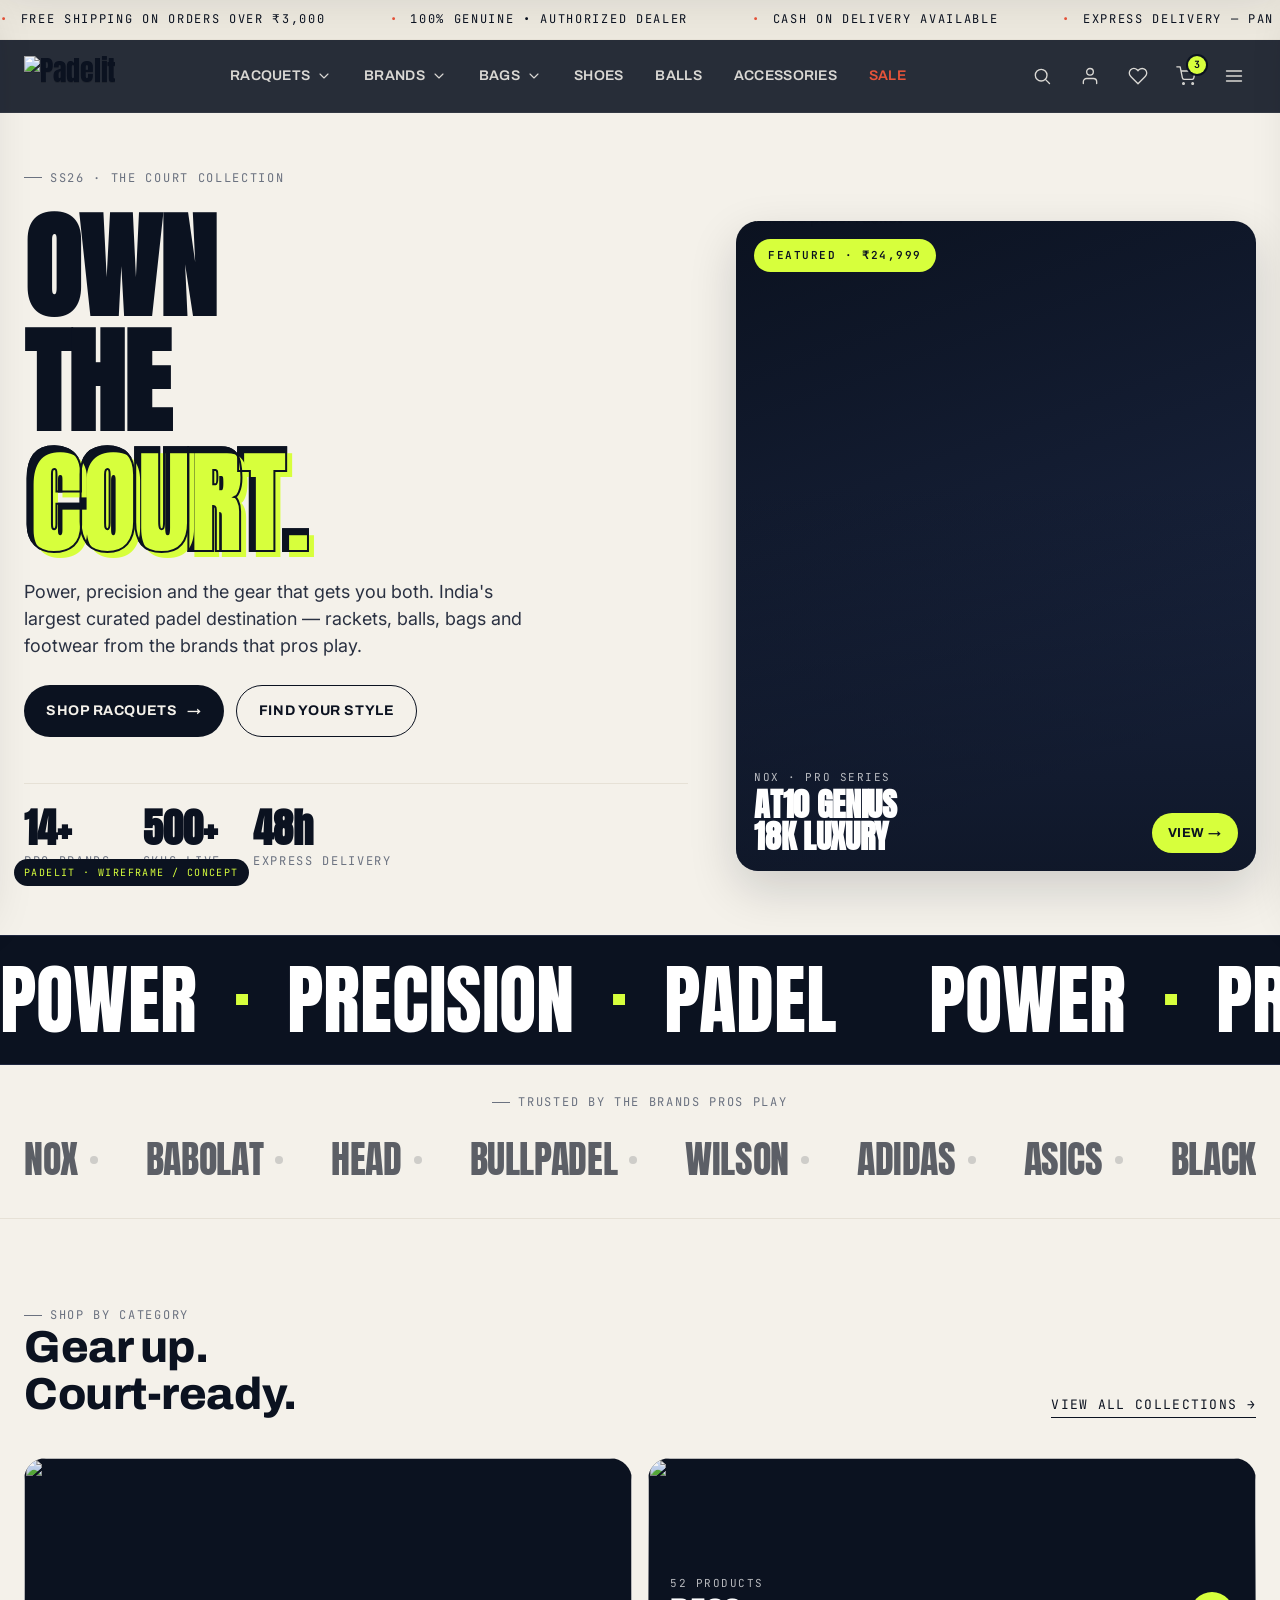
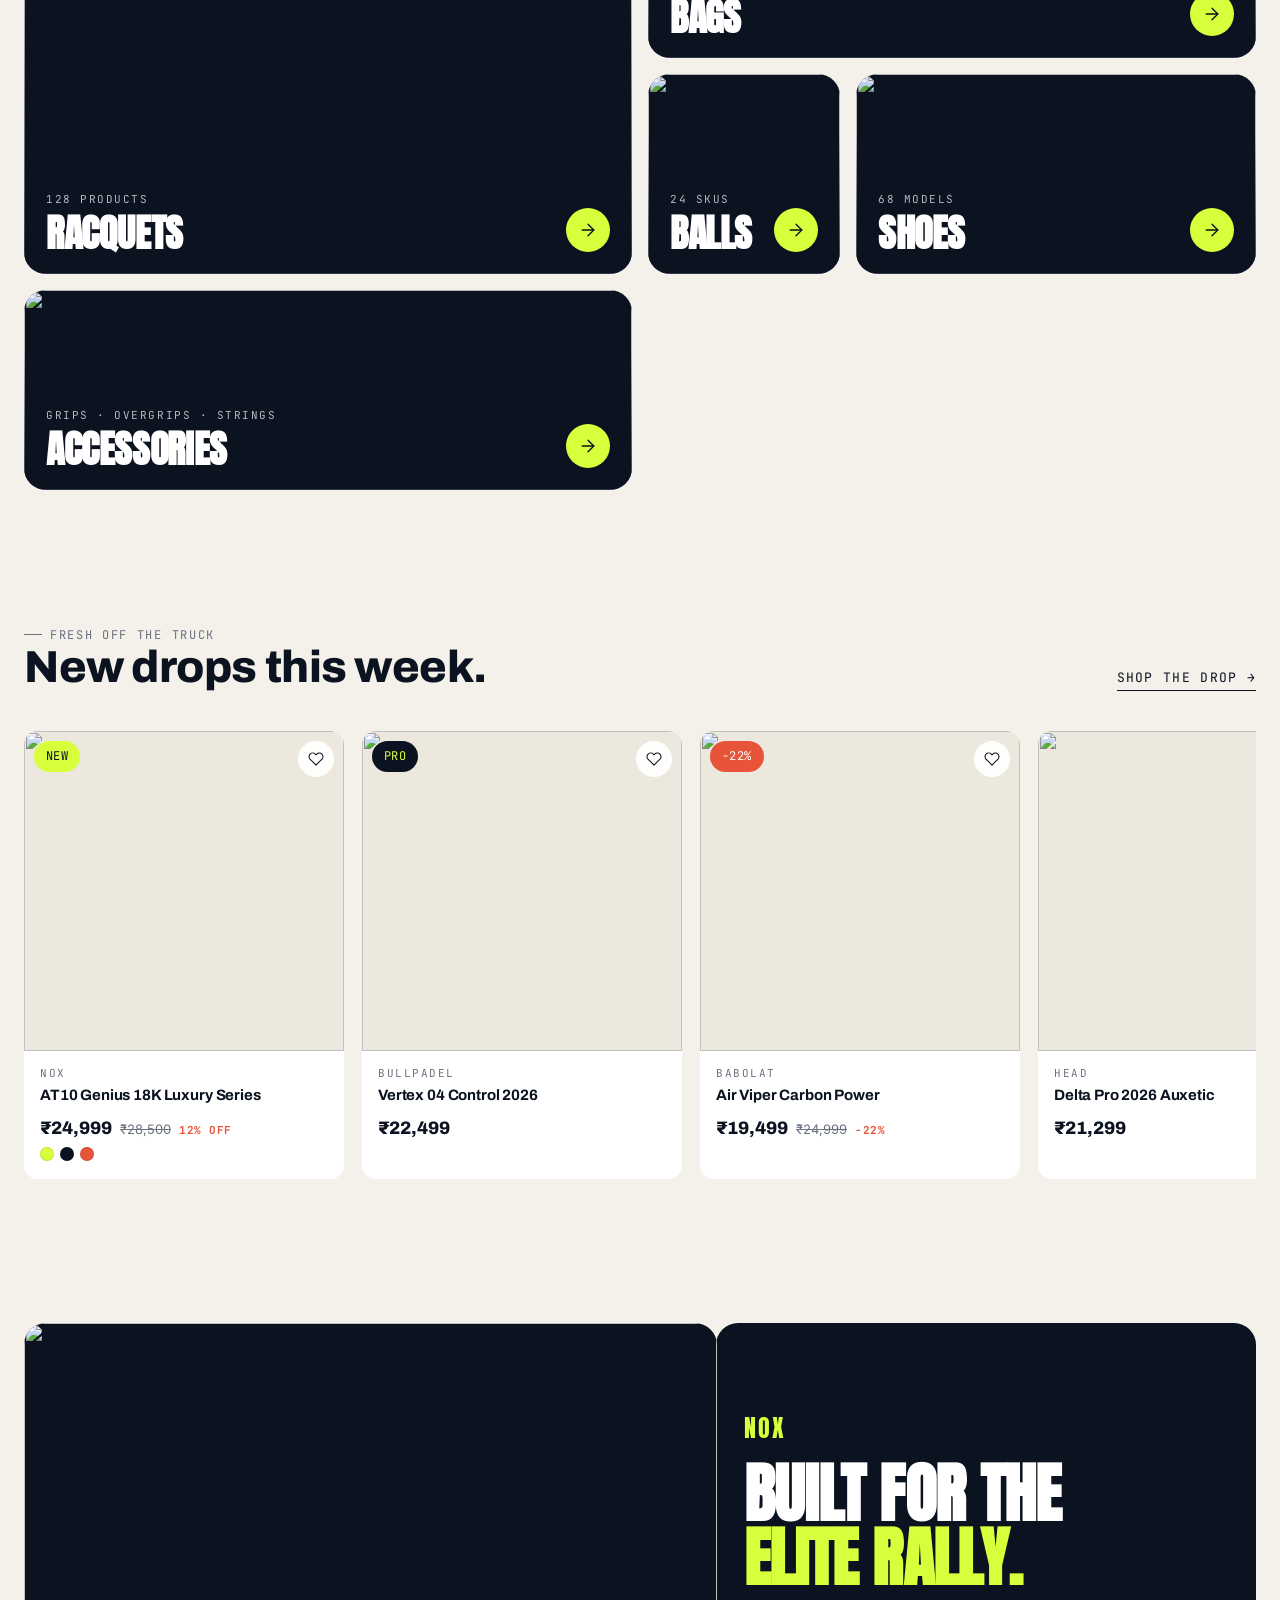
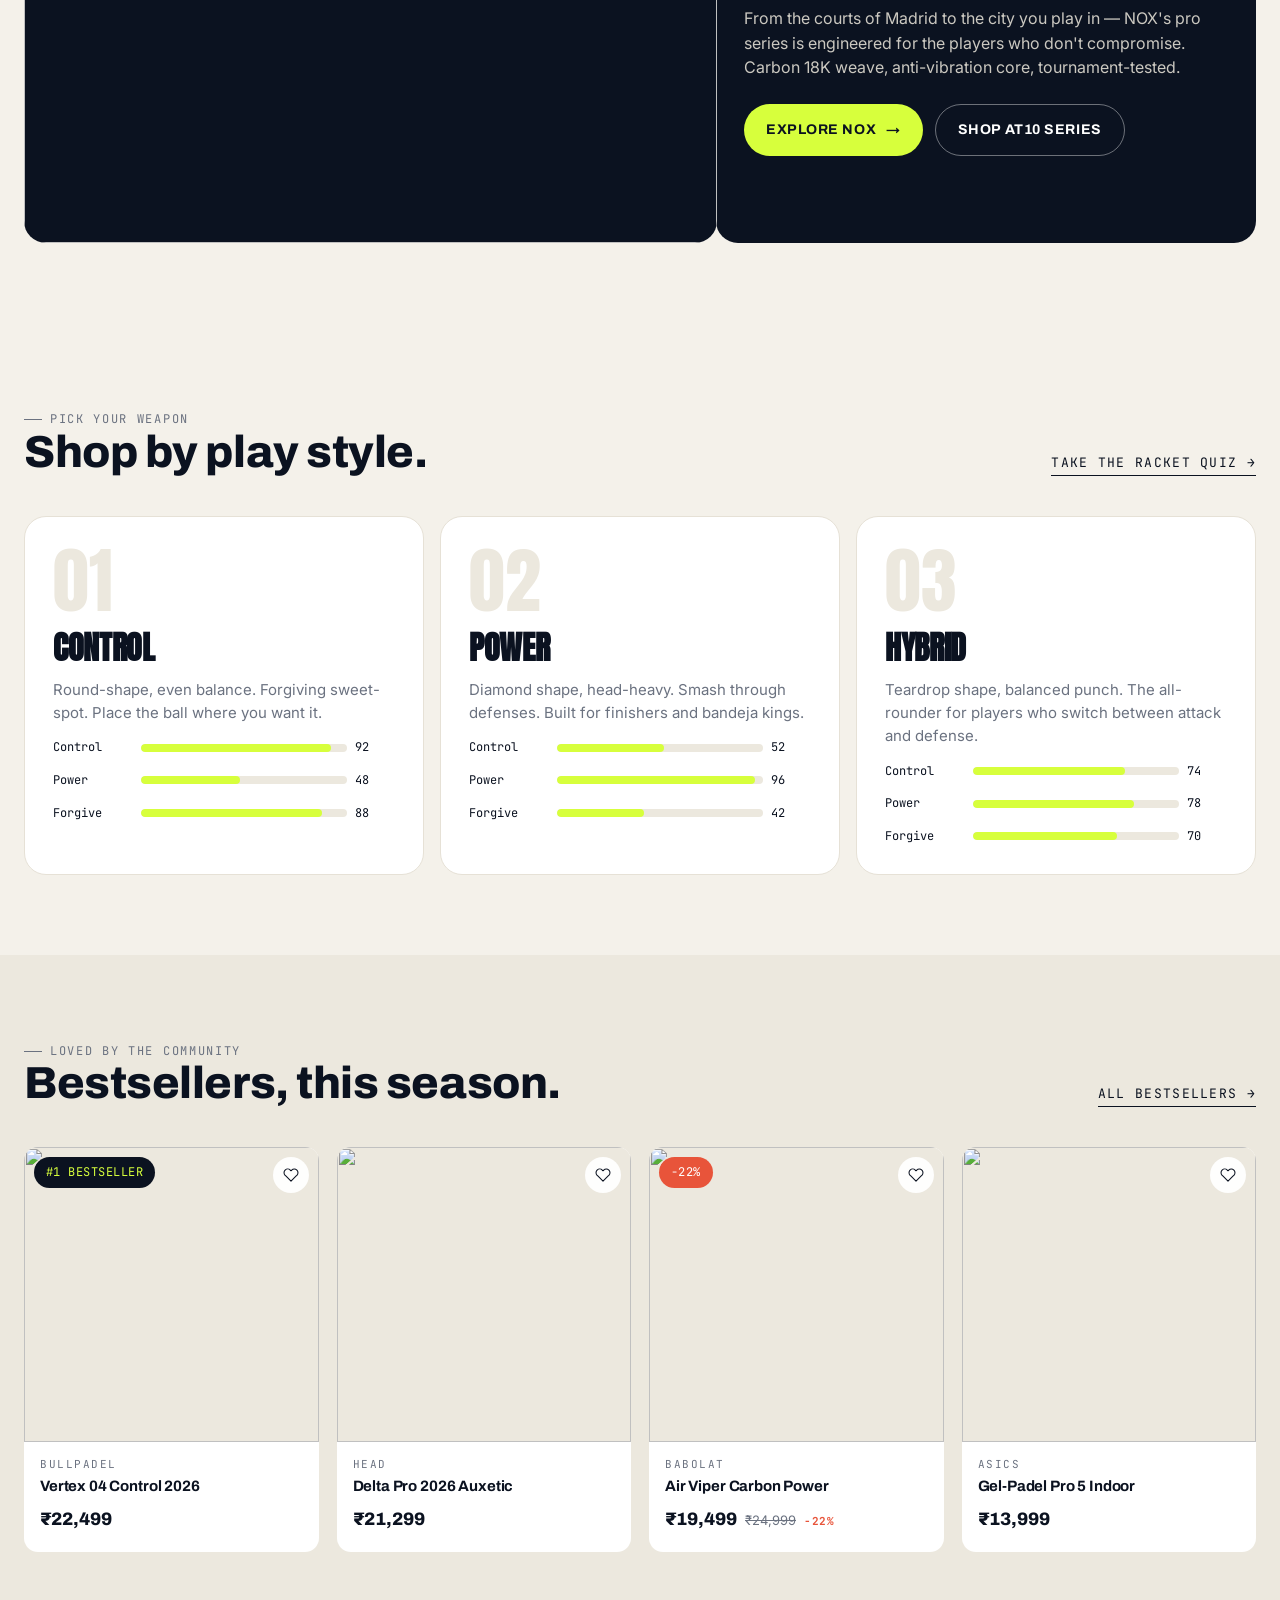
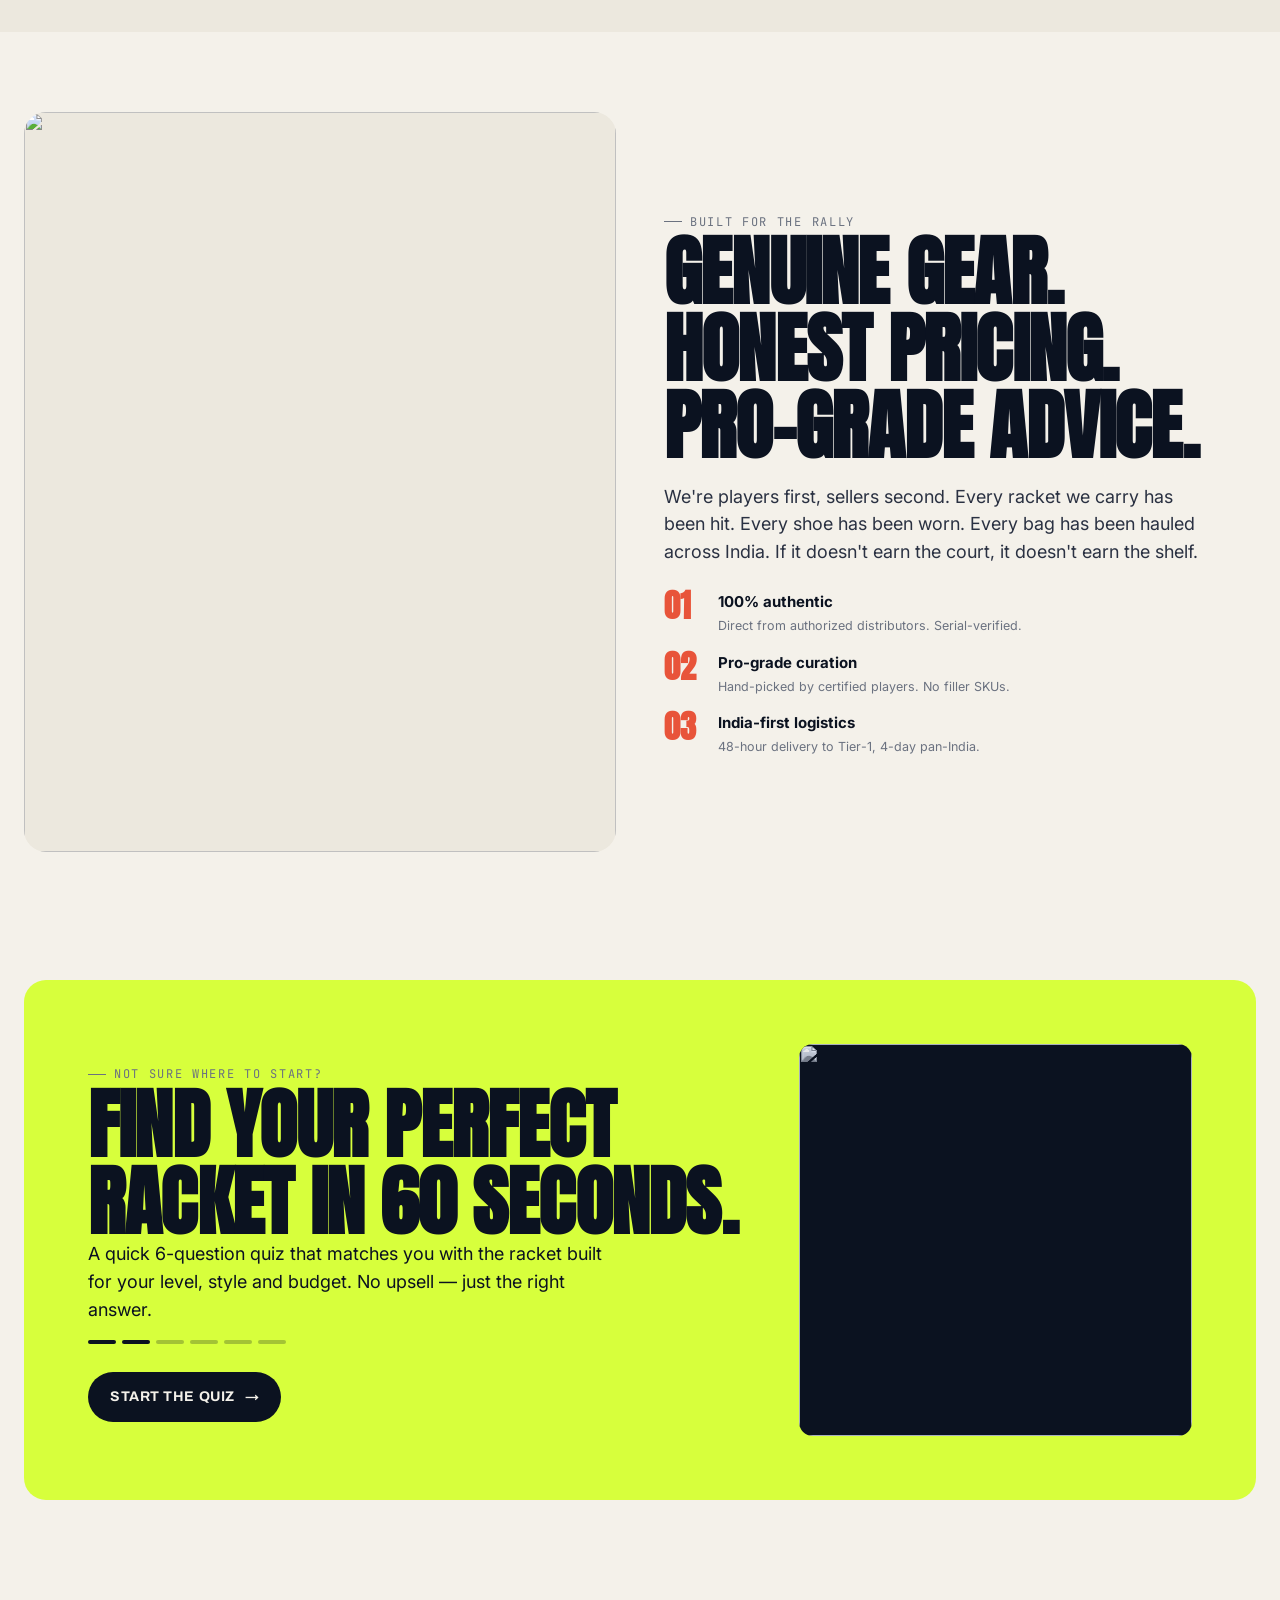
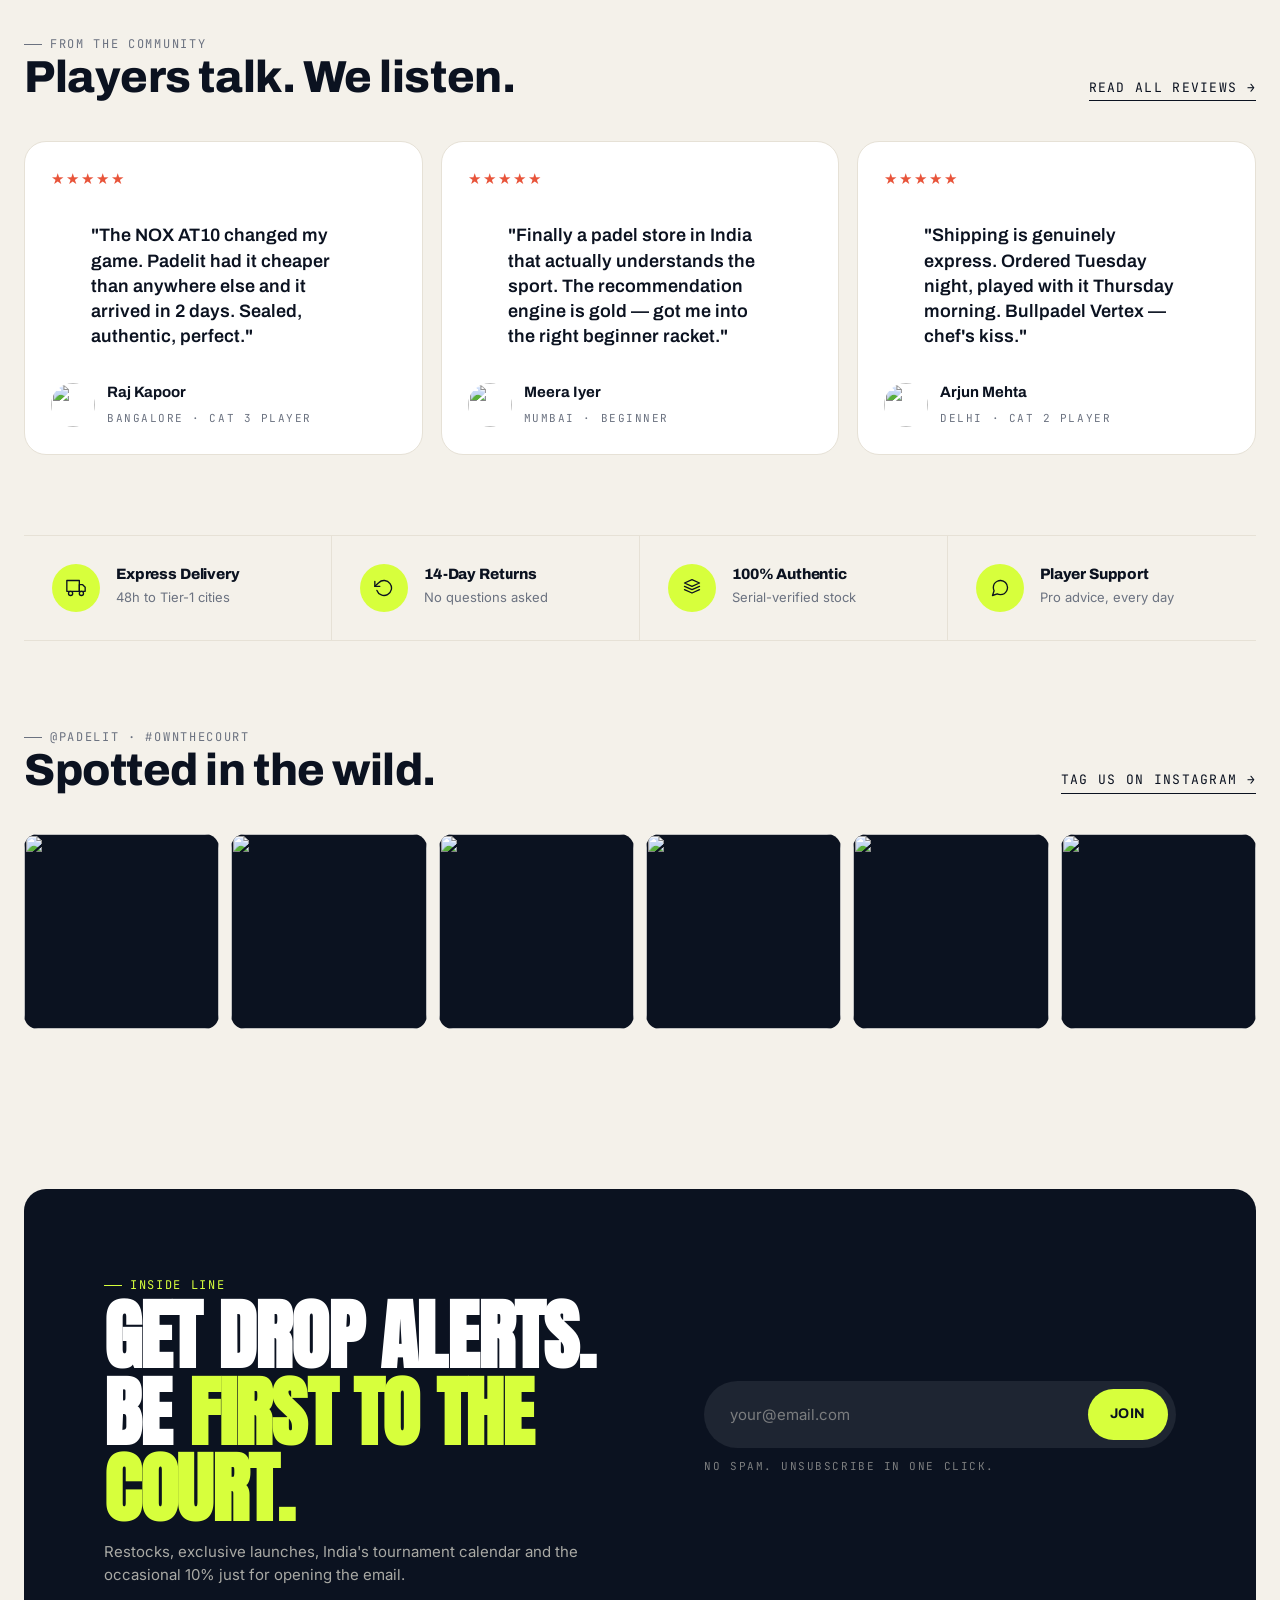
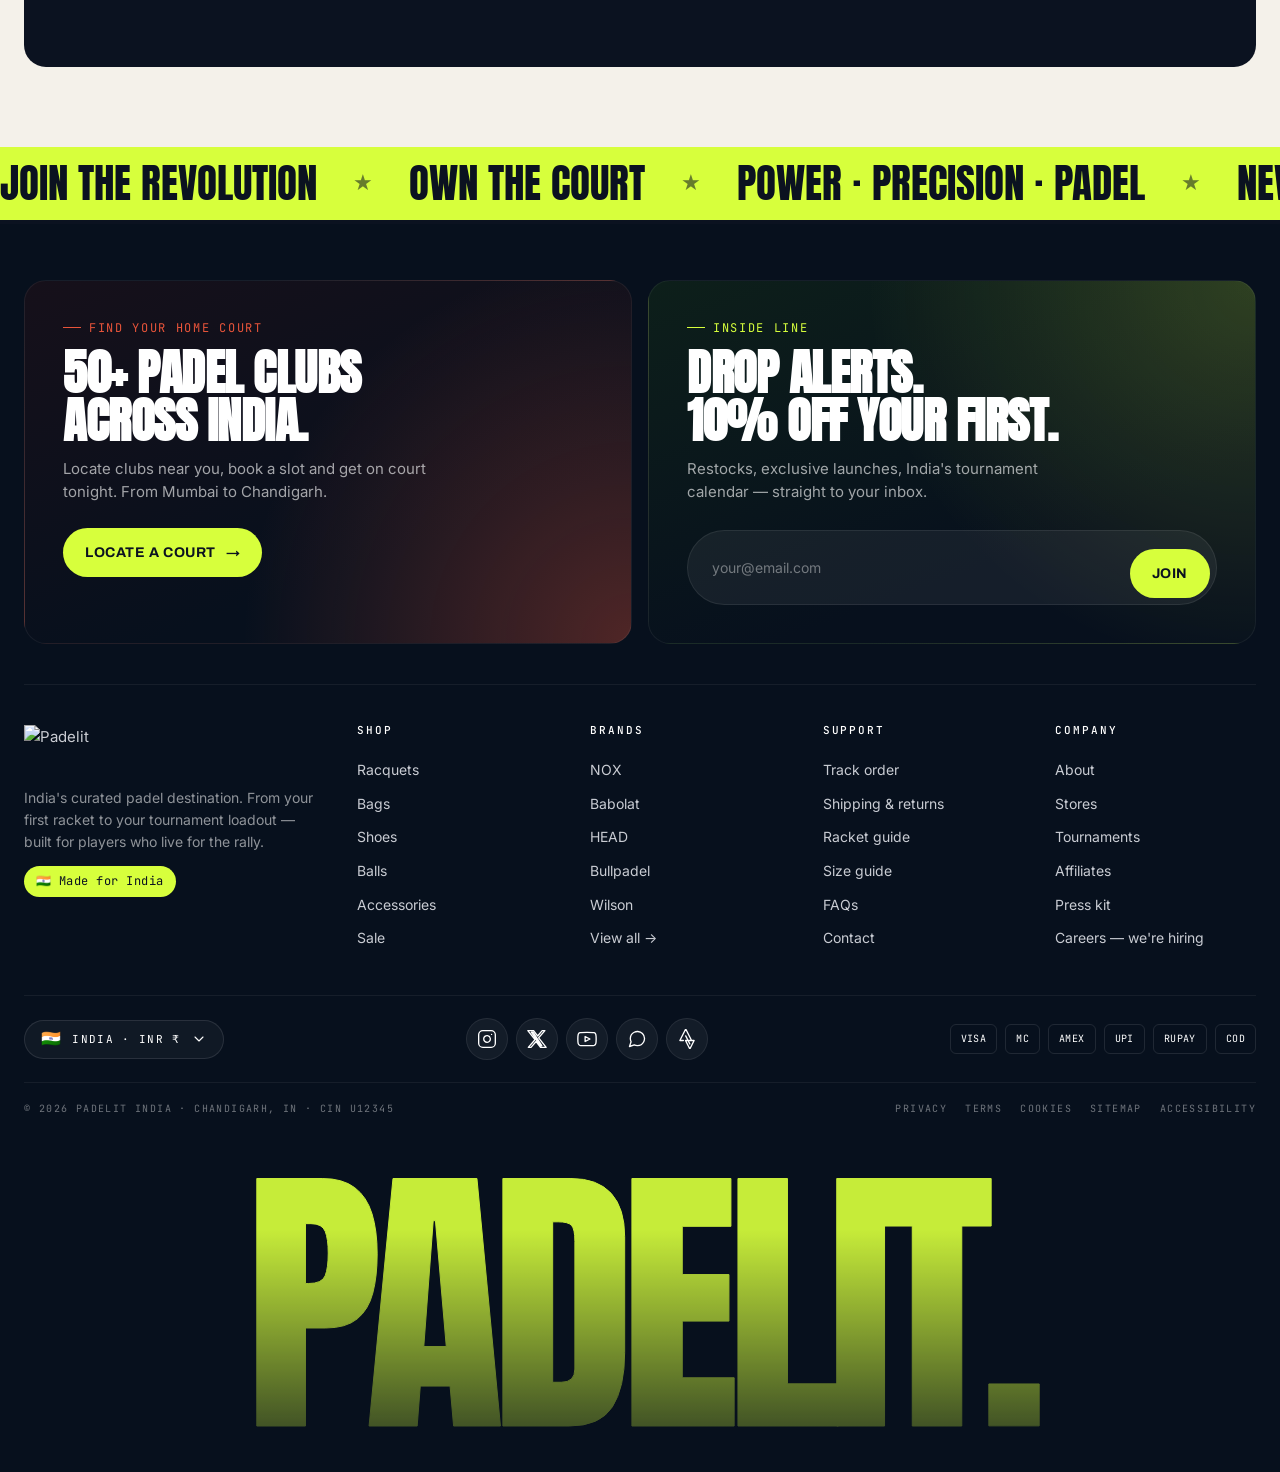
==== index.html @ f553f37d "Initial wireframe — full Padelit redesign concept 6 pages (home, collection, PDP, brand, cart, racke" ====
<!doctype html>
<html lang="en">
<head>
<meta charset="utf-8" />
<meta name="viewport" content="width=device-width, initial-scale=1" />
<title>Padelit — Own the Court. India's Padel HQ.</title>
<meta name="description" content="Padel rackets, balls, bags, shoes & accessories from NOX, Babolat, HEAD, Bullpadel, Wilson, Adidas. 100% genuine. Express delivery across India." />
<link rel="preconnect" href="https://fonts.googleapis.com">
<link rel="preconnect" href="https://fonts.gstatic.com" crossorigin>
<link href="https://fonts.googleapis.com/css2?family=Anton&family=Archivo:wght@400;500;600;700;800;900&family=Inter:wght@400;500;600;700&family=JetBrains+Mono:wght@400;500;600&display=swap" rel="stylesheet">
<link rel="stylesheet" href="assets/css/style.css" />
</head>
<body>

<!-- ANNOUNCEMENT -->
<div class="announce" aria-label="Announcements">
  <div class="announce__track">
    <span>Free shipping on orders over ₹3,000</span>
    <span>100% genuine • Authorized dealer</span>
    <span>Cash on delivery available</span>
    <span>Express delivery — pan India</span>
    <span>New drops every Friday</span>
    <span>Free shipping on orders over ₹3,000</span>
    <span>100% genuine • Authorized dealer</span>
    <span>Cash on delivery available</span>
    <span>Express delivery — pan India</span>
    <span>New drops every Friday</span>
  </div>
</div>

<!-- HEADER -->
<header class="header">
  <div class="container header__row">
    <button class="iconbtn header__hamburger only-mobile" data-open-drawer="mobileDrawer" aria-label="Menu"><svg class="ico" viewBox="0 0 24 24"><line x1="3" y1="6" x2="21" y2="6"/><line x1="3" y1="12" x2="21" y2="12"/><line x1="3" y1="18" x2="21" y2="18"/></svg></button>
    <a href="index.html" class="brand" aria-label="Padelit — Home"><img src="https://padelit.in/cdn/shop/files/padel_it-white.svg?v=1750846259&width=1100" alt="Padelit" class="brand-img" /></a>

    <nav class="nav" aria-label="Primary">
      <div class="nav__item">
        <button class="nav__link" aria-expanded="false">
          Racquets
          <svg class="ico ico-sm" viewBox="0 0 24 24"><polyline points="6 9 12 15 18 9"/></svg>
        </button>
        <div class="mega" role="menu">
          <div>
            <h4>By Play Style</h4>
            <ul>
              <li><a href="collection.html">Control</a></li>
              <li><a href="collection.html">Power</a></li>
              <li><a href="collection.html">Hybrid / All-round</a></li>
              <li><a href="collection.html">Defensive</a></li>
            </ul>
          </div>
          <div>
            <h4>By Level</h4>
            <ul>
              <li><a href="collection.html">Beginner</a></li>
              <li><a href="collection.html">Intermediate</a></li>
              <li><a href="collection.html">Advanced</a></li>
              <li><a href="collection.html">Pro Tour</a></li>
            </ul>
          </div>
          <div>
            <h4>By Shape</h4>
            <ul>
              <li><a href="collection.html">Round</a></li>
              <li><a href="collection.html">Teardrop</a></li>
              <li><a href="collection.html">Diamond</a></li>
              <li><a href="collection.html">Hybrid Shape</a></li>
            </ul>
          </div>
          <div class="mega__featured">
            <h4>Featured drop</h4>
            <a href="product.html" class="mega__card">
              <img src="https://images.unsplash.com/photo-1554068865-24cecd4e34b8?auto=format&fit=crop&w=800&q=80" alt="" />
              <div class="mega__card__cap">
                <div>
                  <small>NOX · Pro Series</small>
                  <span>AT10 Genius<br/>18K Alum</span>
                </div>
                <span class="mega__cta">SHOP →</span>
              </div>
            </a>
          </div>
        </div>
      </div>

      <div class="nav__item">
        <button class="nav__link" aria-expanded="false">
          Brands
          <svg class="ico ico-sm" viewBox="0 0 24 24"><polyline points="6 9 12 15 18 9"/></svg>
        </button>
        <div class="mega" role="menu">
          <div>
            <h4>Premium</h4>
            <ul>
              <li><a href="brand.html">NOX</a></li>
              <li><a href="brand.html">Babolat</a></li>
              <li><a href="brand.html">HEAD</a></li>
              <li><a href="brand.html">Bullpadel</a></li>
            </ul>
          </div>
          <div>
            <h4>Performance</h4>
            <ul>
              <li><a href="brand.html">Wilson</a></li>
              <li><a href="brand.html">Adidas</a></li>
              <li><a href="brand.html">Asics</a></li>
              <li><a href="brand.html">Black Crown</a></li>
            </ul>
          </div>
          <div>
            <h4>Emerging</h4>
            <ul>
              <li><a href="brand.html">SUIX</a></li>
              <li><a href="brand.html">Volt</a></li>
              <li><a href="brand.html">Siux</a></li>
              <li><a href="brand.html">View all brands →</a></li>
            </ul>
          </div>
          <div class="mega__featured">
            <h4>Brand spotlight</h4>
            <a href="brand.html" class="mega__card">
              <img src="https://images.unsplash.com/photo-1599491727505-9ed4a7d3fc1d?auto=format&fit=crop&w=800&q=80" alt="" />
              <div class="mega__card__cap">
                <div>
                  <small>Featured · May ‘26</small>
                  <span>Bullpadel<br/>Vertex 04</span>
                </div>
                <span class="mega__cta">EXPLORE →</span>
              </div>
            </a>
          </div>
        </div>
      </div>

      <div class="nav__item">
        <button class="nav__link" aria-expanded="false">
          Bags
          <svg class="ico ico-sm" viewBox="0 0 24 24"><polyline points="6 9 12 15 18 9"/></svg>
        </button>
        <div class="mega" role="menu">
          <div>
            <h4>By Type</h4>
            <ul>
              <li><a href="collection.html">Padel Bags</a></li>
              <li><a href="collection.html">Backpacks</a></li>
              <li><a href="collection.html">Duffels</a></li>
              <li><a href="collection.html">Pro Tour Bags</a></li>
            </ul>
          </div>
          <div>
            <h4>By Capacity</h4>
            <ul>
              <li><a href="collection.html">2-3 Racquets</a></li>
              <li><a href="collection.html">4-6 Racquets</a></li>
              <li><a href="collection.html">Team Bags</a></li>
            </ul>
          </div>
          <div>
            <h4>By Brand</h4>
            <ul>
              <li><a href="brand.html">NOX</a></li>
              <li><a href="brand.html">Babolat</a></li>
              <li><a href="brand.html">HEAD</a></li>
              <li><a href="brand.html">Adidas</a></li>
            </ul>
          </div>
          <div class="mega__featured">
            <h4>Built for travel</h4>
            <a href="collection.html" class="mega__card">
              <img src="https://images.unsplash.com/photo-1553062407-98eeb64c6a62?auto=format&fit=crop&w=800&q=80" alt="" />
              <div class="mega__card__cap">
                <div>
                  <small>New · Pro Tour</small>
                  <span>Padel Bags<br/>SS26</span>
                </div>
                <span class="mega__cta">SHOP →</span>
              </div>
            </a>
          </div>
        </div>
      </div>

      <div class="nav__item">
        <a class="nav__link" href="collection.html">Shoes</a>
      </div>
      <div class="nav__item">
        <a class="nav__link" href="collection.html">Balls</a>
      </div>
      <div class="nav__item">
        <a class="nav__link" href="collection.html">Accessories</a>
      </div>
      <div class="nav__item">
        <a class="nav__link" href="collection.html" style="color: var(--c-clay)">Sale</a>
      </div>
    </nav>

    <div class="header__actions">
      <button class="iconbtn" data-open-drawer="searchDrawer" aria-label="Search">
        <svg class="ico" viewBox="0 0 24 24"><circle cx="11" cy="11" r="7"/><line x1="21" y1="21" x2="16.65" y2="16.65"/></svg>
      </button>
      <a href="#" class="iconbtn hide-md" aria-label="Account">
        <svg class="ico" viewBox="0 0 24 24"><path d="M20 21v-2a4 4 0 0 0-4-4H8a4 4 0 0 0-4 4v2"/><circle cx="12" cy="7" r="4"/></svg>
      </a>
      <a href="#" class="iconbtn hide-md" aria-label="Wishlist">
        <svg class="ico" viewBox="0 0 24 24"><path d="M20.84 4.61a5.5 5.5 0 0 0-7.78 0L12 5.67l-1.06-1.06a5.5 5.5 0 0 0-7.78 7.78l1.06 1.06L12 21.23l7.78-7.78 1.06-1.06a5.5 5.5 0 0 0 0-7.78z"/></svg>
      </a>
      <button class="iconbtn" data-open-drawer="cartDrawer" aria-label="Cart">
        <svg class="ico" viewBox="0 0 24 24"><circle cx="9" cy="21" r="1"/><circle cx="20" cy="21" r="1"/><path d="M1 1h4l2.68 13.39a2 2 0 0 0 2 1.61h9.72a2 2 0 0 0 2-1.61L23 6H6"/></svg>
        <span class="iconbtn__count">3</span>
      </button>
      <button class="iconbtn only-mobile" data-open-drawer="mobileDrawer" aria-label="Menu">
        <svg class="ico" viewBox="0 0 24 24"><line x1="3" y1="6" x2="21" y2="6"/><line x1="3" y1="12" x2="21" y2="12"/><line x1="3" y1="18" x2="21" y2="18"/></svg>
      </button>
    </div>
  </div>
</header>

<!-- HERO -->
<section class="hero">
  <div class="container">
    <div class="hero__grid">
      <div class="hero__left">
        <span class="eyebrow">SS26 · The Court Collection</span>
        <h1 class="hero__title">OWN<br/>THE<br/><em>COURT.</em></h1>
        <p class="hero__sub">Power, precision and the gear that gets you both. India's largest curated padel destination — rackets, balls, bags and footwear from the brands that pros play.</p>
        <div class="hero__ctas">
          <a href="collection.html" class="btn btn--dark">SHOP RACQUETS <span class="arrow">→</span></a>
          <a href="#playstyle" class="btn btn--ghost">Find Your Style</a>
        </div>
        <div class="hero__stats">
          <div class="stat"><strong>14+</strong><span>Pro Brands</span></div>
          <div class="stat"><strong>500+</strong><span>SKUs Live</span></div>
          <div class="stat"><strong>48h</strong><span>Express Delivery</span></div>
        </div>
      </div>

      <div class="hero__visual">
        <span class="hero__chip">FEATURED · ₹24,999</span>
        <img src="https://images.unsplash.com/photo-1554068865-24cecd4e34b8?auto=format&fit=crop&w=1200&q=80" alt="Featured padel racket" />
        <div class="hero__card">
          <div>
            <small>NOX · Pro Series</small>
            <h4>AT10 Genius<br/>18K Luxury</h4>
          </div>
          <a href="product.html" class="btn btn--primary btn--sm">VIEW →</a>
        </div>
      </div>
    </div>
  </div>
</section>

<!-- HERO MARQUEE -->
<div class="hero-marquee" aria-hidden="true">
  <div class="hero-marquee__track">
    <span>Power <em>·</em> Precision <em>·</em> Padel <svg viewBox="0 0 24 24" fill="currentColor"><circle cx="12" cy="12" r="10"/></svg></span>
    <span>Power <em>·</em> Precision <em>·</em> Padel <svg viewBox="0 0 24 24" fill="currentColor"><circle cx="12" cy="12" r="10"/></svg></span>
    <span>Power <em>·</em> Precision <em>·</em> Padel <svg viewBox="0 0 24 24" fill="currentColor"><circle cx="12" cy="12" r="10"/></svg></span>
    <span>Power <em>·</em> Precision <em>·</em> Padel <svg viewBox="0 0 24 24" fill="currentColor"><circle cx="12" cy="12" r="10"/></svg></span>
  </div>
</div>

<!-- BRAND STRIP -->
<section class="brandstrip">
  <div class="container">
    <div class="brandstrip__head">
      <span class="eyebrow">Trusted by the brands pros play</span>
    </div>
    <div class="brandstrip__rail">
      <div class="brandstrip__track">
        <span>NOX</span><span>BABOLAT</span><span>HEAD</span><span>BULLPADEL</span><span>WILSON</span><span>ADIDAS</span><span>ASICS</span><span>BLACK CROWN</span><span>SIUX</span><span>VOLT</span>
        <span>NOX</span><span>BABOLAT</span><span>HEAD</span><span>BULLPADEL</span><span>WILSON</span><span>ADIDAS</span><span>ASICS</span><span>BLACK CROWN</span><span>SIUX</span><span>VOLT</span>
      </div>
    </div>
  </div>
</section>

<!-- CATEGORIES — BENTO -->
<section class="section">
  <div class="container">
    <div class="section-head">
      <div>
        <span class="eyebrow">Shop by category</span>
        <h2>Gear up.<br/>Court-ready.</h2>
      </div>
      <a href="collection.html" class="link">View all collections →</a>
    </div>
    <div class="bento">
      <a href="collection.html" class="bento__tile t--racquets">
        <img src="https://images.unsplash.com/photo-1626224583764-f87db24ac4ea?auto=format&fit=crop&w=1200&q=80" alt="" />
        <div>
          <div>
            <small>128 products</small>
            <h3>Racquets</h3>
          </div>
          <span class="arrowcircle">
            <svg class="ico" viewBox="0 0 24 24"><line x1="5" y1="12" x2="19" y2="12"/><polyline points="12 5 19 12 12 19"/></svg>
          </span>
        </div>
      </a>
      <a href="collection.html" class="bento__tile t--bags">
        <img src="https://images.unsplash.com/photo-1553062407-98eeb64c6a62?auto=format&fit=crop&w=1200&q=80" alt="" />
        <div>
          <div>
            <small>52 products</small>
            <h3>Bags</h3>
          </div>
          <span class="arrowcircle">
            <svg class="ico" viewBox="0 0 24 24"><line x1="5" y1="12" x2="19" y2="12"/><polyline points="12 5 19 12 12 19"/></svg>
          </span>
        </div>
      </a>
      <a href="collection.html" class="bento__tile t--balls">
        <img src="https://images.unsplash.com/photo-1599586120429-48281b6f0ece?auto=format&fit=crop&w=800&q=80" alt="" />
        <div>
          <div>
            <small>24 SKUs</small>
            <h3>Balls</h3>
          </div>
          <span class="arrowcircle">
            <svg class="ico" viewBox="0 0 24 24"><line x1="5" y1="12" x2="19" y2="12"/><polyline points="12 5 19 12 12 19"/></svg>
          </span>
        </div>
      </a>
      <a href="collection.html" class="bento__tile t--shoes">
        <img src="https://images.unsplash.com/photo-1542291026-7eec264c27ff?auto=format&fit=crop&w=1000&q=80" alt="" />
        <div>
          <div>
            <small>68 models</small>
            <h3>Shoes</h3>
          </div>
          <span class="arrowcircle">
            <svg class="ico" viewBox="0 0 24 24"><line x1="5" y1="12" x2="19" y2="12"/><polyline points="12 5 19 12 12 19"/></svg>
          </span>
        </div>
      </a>
      <a href="collection.html" class="bento__tile t--access">
        <img src="https://images.unsplash.com/photo-1547949003-9792a18a2601?auto=format&fit=crop&w=1200&q=80" alt="" />
        <div>
          <div>
            <small>Grips · Overgrips · Strings</small>
            <h3>Accessories</h3>
          </div>
          <span class="arrowcircle">
            <svg class="ico" viewBox="0 0 24 24"><line x1="5" y1="12" x2="19" y2="12"/><polyline points="12 5 19 12 12 19"/></svg>
          </span>
        </div>
      </a>
    </div>
  </div>
</section>

<!-- NEW DROPS — horizontal scroll -->
<section class="section section--tight">
  <div class="container">
    <div class="section-head">
      <div>
        <span class="eyebrow">Fresh off the truck</span>
        <h2>New drops this week.</h2>
      </div>
      <a href="collection.html" class="link">Shop the drop →</a>
    </div>
    <div class="product-rail product-rail--scroll">
      <!-- pcard 1 -->
      <a href="product.html" class="pcard">
        <div class="pcard__media">
          <img src="https://images.unsplash.com/photo-1554068865-24cecd4e34b8?auto=format&fit=crop&w=600&q=80" alt="" />
          <img src="https://images.unsplash.com/photo-1626224583764-f87db24ac4ea?auto=format&fit=crop&w=600&q=80" alt="" />
          <div class="pcard__badges"><span class="pill pill--lime">NEW</span></div>
          <button class="pcard__wish" aria-label="Add to wishlist">
            <svg class="ico ico-sm" viewBox="0 0 24 24"><path d="M20.84 4.61a5.5 5.5 0 0 0-7.78 0L12 5.67l-1.06-1.06a5.5 5.5 0 0 0-7.78 7.78l1.06 1.06L12 21.23l7.78-7.78 1.06-1.06a5.5 5.5 0 0 0 0-7.78z"/></svg>
          </button>
          <div class="pcard__quick">
            <button class="btn btn--dark">QUICK ADD</button>
          </div>
        </div>
        <div class="pcard__body">
          <span class="pcard__brand">NOX</span>
          <h3 class="pcard__title">AT10 Genius 18K Luxury Series</h3>
          <div class="pcard__price">
            <span class="now">₹24,999</span>
            <span class="was">₹28,500</span>
            <span class="off">12% OFF</span>
          </div>
          <div class="pcard__swatches">
            <span class="pcard__swatch" style="background:#D7FF3C"></span>
            <span class="pcard__swatch" style="background:#0B1220"></span>
            <span class="pcard__swatch" style="background:#E8543A"></span>
          </div>
        </div>
      </a>
      <!-- pcard 2 -->
      <a href="product.html" class="pcard">
        <div class="pcard__media">
          <img src="https://images.unsplash.com/photo-1599491727505-9ed4a7d3fc1d?auto=format&fit=crop&w=600&q=80" alt="" />
          <img src="https://images.unsplash.com/photo-1554068865-24cecd4e34b8?auto=format&fit=crop&w=600&q=80" alt="" />
          <div class="pcard__badges"><span class="pill pill--dark">PRO</span></div>
          <button class="pcard__wish" aria-label="Add to wishlist">
            <svg class="ico ico-sm" viewBox="0 0 24 24"><path d="M20.84 4.61a5.5 5.5 0 0 0-7.78 0L12 5.67l-1.06-1.06a5.5 5.5 0 0 0-7.78 7.78l1.06 1.06L12 21.23l7.78-7.78 1.06-1.06a5.5 5.5 0 0 0 0-7.78z"/></svg>
          </button>
          <div class="pcard__quick">
            <button class="btn btn--dark">QUICK ADD</button>
          </div>
        </div>
        <div class="pcard__body">
          <span class="pcard__brand">BULLPADEL</span>
          <h3 class="pcard__title">Vertex 04 Control 2026</h3>
          <div class="pcard__price">
            <span class="now">₹22,499</span>
          </div>
        </div>
      </a>
      <!-- pcard 3 -->
      <a href="product.html" class="pcard">
        <div class="pcard__media">
          <img src="https://images.unsplash.com/photo-1626224583764-f87db24ac4ea?auto=format&fit=crop&w=600&q=80" alt="" />
          <img src="https://images.unsplash.com/photo-1599491727505-9ed4a7d3fc1d?auto=format&fit=crop&w=600&q=80" alt="" />
          <div class="pcard__badges"><span class="pill pill--clay">-22%</span></div>
          <button class="pcard__wish" aria-label="Add to wishlist">
            <svg class="ico ico-sm" viewBox="0 0 24 24"><path d="M20.84 4.61a5.5 5.5 0 0 0-7.78 0L12 5.67l-1.06-1.06a5.5 5.5 0 0 0-7.78 7.78l1.06 1.06L12 21.23l7.78-7.78 1.06-1.06a5.5 5.5 0 0 0 0-7.78z"/></svg>
          </button>
          <div class="pcard__quick">
            <button class="btn btn--dark">QUICK ADD</button>
          </div>
        </div>
        <div class="pcard__body">
          <span class="pcard__brand">BABOLAT</span>
          <h3 class="pcard__title">Air Viper Carbon Power</h3>
          <div class="pcard__price">
            <span class="now">₹19,499</span>
            <span class="was">₹24,999</span>
            <span class="off">-22%</span>
          </div>
        </div>
      </a>
      <!-- pcard 4 -->
      <a href="product.html" class="pcard">
        <div class="pcard__media">
          <img src="https://images.unsplash.com/photo-1612872087720-bb876e2e67d1?auto=format&fit=crop&w=600&q=80" alt="" />
          <img src="https://images.unsplash.com/photo-1554068865-24cecd4e34b8?auto=format&fit=crop&w=600&q=80" alt="" />
          <button class="pcard__wish" aria-label="Add to wishlist">
            <svg class="ico ico-sm" viewBox="0 0 24 24"><path d="M20.84 4.61a5.5 5.5 0 0 0-7.78 0L12 5.67l-1.06-1.06a5.5 5.5 0 0 0-7.78 7.78l1.06 1.06L12 21.23l7.78-7.78 1.06-1.06a5.5 5.5 0 0 0 0-7.78z"/></svg>
          </button>
          <div class="pcard__quick">
            <button class="btn btn--dark">QUICK ADD</button>
          </div>
        </div>
        <div class="pcard__body">
          <span class="pcard__brand">HEAD</span>
          <h3 class="pcard__title">Delta Pro 2026 Auxetic</h3>
          <div class="pcard__price">
            <span class="now">₹21,299</span>
          </div>
        </div>
      </a>
      <!-- pcard 5 -->
      <a href="product.html" class="pcard">
        <div class="pcard__media">
          <img src="https://images.unsplash.com/photo-1542291026-7eec264c27ff?auto=format&fit=crop&w=600&q=80" alt="" />
          <img src="https://images.unsplash.com/photo-1551958219-acbc608c6377?auto=format&fit=crop&w=600&q=80" alt="" />
          <div class="pcard__badges"><span class="pill pill--lime">NEW</span></div>
          <button class="pcard__wish" aria-label="Add to wishlist">
            <svg class="ico ico-sm" viewBox="0 0 24 24"><path d="M20.84 4.61a5.5 5.5 0 0 0-7.78 0L12 5.67l-1.06-1.06a5.5 5.5 0 0 0-7.78 7.78l1.06 1.06L12 21.23l7.78-7.78 1.06-1.06a5.5 5.5 0 0 0 0-7.78z"/></svg>
          </button>
          <div class="pcard__quick">
            <button class="btn btn--dark">QUICK ADD</button>
          </div>
        </div>
        <div class="pcard__body">
          <span class="pcard__brand">ADIDAS</span>
          <h3 class="pcard__title">Adipower Multipro 2026 Shoes</h3>
          <div class="pcard__price">
            <span class="now">₹12,999</span>
          </div>
        </div>
      </a>
      <!-- pcard 6 -->
      <a href="product.html" class="pcard">
        <div class="pcard__media">
          <img src="https://images.unsplash.com/photo-1553062407-98eeb64c6a62?auto=format&fit=crop&w=600&q=80" alt="" />
          <img src="https://images.unsplash.com/photo-1547949003-9792a18a2601?auto=format&fit=crop&w=600&q=80" alt="" />
          <button class="pcard__wish" aria-label="Add to wishlist">
            <svg class="ico ico-sm" viewBox="0 0 24 24"><path d="M20.84 4.61a5.5 5.5 0 0 0-7.78 0L12 5.67l-1.06-1.06a5.5 5.5 0 0 0-7.78 7.78l1.06 1.06L12 21.23l7.78-7.78 1.06-1.06a5.5 5.5 0 0 0 0-7.78z"/></svg>
          </button>
          <div class="pcard__quick">
            <button class="btn btn--dark">QUICK ADD</button>
          </div>
        </div>
        <div class="pcard__body">
          <span class="pcard__brand">NOX</span>
          <h3 class="pcard__title">Pro Tour Padel Bag — 6R</h3>
          <div class="pcard__price">
            <span class="now">₹8,499</span>
          </div>
        </div>
      </a>
    </div>
  </div>
</section>

<!-- BRAND SPOTLIGHT -->
<section class="section">
  <div class="container">
    <div class="spotlight">
      <div class="spotlight__media">
        <img src="https://images.unsplash.com/photo-1517438476312-10d79c077509?auto=format&fit=crop&w=1200&q=80" alt="" />
      </div>
      <div class="spotlight__copy">
        <span class="spotlight__brand">NOX</span>
        <h2>Built for the<br/><em>elite rally.</em></h2>
        <p>From the courts of Madrid to the city you play in — NOX's pro series is engineered for the players who don't compromise. Carbon 18K weave, anti-vibration core, tournament-tested.</p>
        <div class="row">
          <a href="brand.html" class="btn btn--primary">Explore NOX <span class="arrow">→</span></a>
          <a href="collection.html" class="btn btn--ghost-light">Shop AT10 Series</a>
        </div>
      </div>
    </div>
  </div>
</section>

<!-- PLAYSTYLE SELECTOR -->
<section class="section" id="playstyle">
  <div class="container">
    <div class="section-head">
      <div>
        <span class="eyebrow">Pick your weapon</span>
        <h2>Shop by play style.</h2>
      </div>
      <a href="collection.html" class="link">Take the racket quiz →</a>
    </div>

    <div class="playstyle">
      <a href="collection.html" class="playstyle__card">
        <span class="num">01</span>
        <h3>Control</h3>
        <p>Round-shape, even balance. Forgiving sweet-spot. Place the ball where you want it.</p>
        <div class="playstyle__row"><span>Control</span><div class="playstyle__bar"><i style="width:92%"></i></div><span>92</span></div>
        <div class="playstyle__row"><span>Power</span><div class="playstyle__bar"><i style="width:48%"></i></div><span>48</span></div>
        <div class="playstyle__row"><span>Forgive</span><div class="playstyle__bar"><i style="width:88%"></i></div><span>88</span></div>
      </a>
      <a href="collection.html" class="playstyle__card">
        <span class="num">02</span>
        <h3>Power</h3>
        <p>Diamond shape, head-heavy. Smash through defenses. Built for finishers and bandeja kings.</p>
        <div class="playstyle__row"><span>Control</span><div class="playstyle__bar"><i style="width:52%"></i></div><span>52</span></div>
        <div class="playstyle__row"><span>Power</span><div class="playstyle__bar"><i style="width:96%"></i></div><span>96</span></div>
        <div class="playstyle__row"><span>Forgive</span><div class="playstyle__bar"><i style="width:42%"></i></div><span>42</span></div>
      </a>
      <a href="collection.html" class="playstyle__card">
        <span class="num">03</span>
        <h3>Hybrid</h3>
        <p>Teardrop shape, balanced punch. The all-rounder for players who switch between attack and defense.</p>
        <div class="playstyle__row"><span>Control</span><div class="playstyle__bar"><i style="width:74%"></i></div><span>74</span></div>
        <div class="playstyle__row"><span>Power</span><div class="playstyle__bar"><i style="width:78%"></i></div><span>78</span></div>
        <div class="playstyle__row"><span>Forgive</span><div class="playstyle__bar"><i style="width:70%"></i></div><span>70</span></div>
      </a>
    </div>
  </div>
</section>

<!-- BESTSELLERS GRID -->
<section class="section section--bone-2">
  <div class="container">
    <div class="section-head">
      <div>
        <span class="eyebrow">Loved by the community</span>
        <h2>Bestsellers, this season.</h2>
      </div>
      <a href="collection.html" class="link">All bestsellers →</a>
    </div>

    <div class="product-rail">
      <a href="product.html" class="pcard">
        <div class="pcard__media">
          <img src="https://images.unsplash.com/photo-1599491727505-9ed4a7d3fc1d?auto=format&fit=crop&w=600&q=80" alt="" />
          <img src="https://images.unsplash.com/photo-1554068865-24cecd4e34b8?auto=format&fit=crop&w=600&q=80" alt="" />
          <div class="pcard__badges"><span class="pill pill--dark">#1 BESTSELLER</span></div>
          <button class="pcard__wish" aria-label="Wishlist"><svg class="ico ico-sm" viewBox="0 0 24 24"><path d="M20.84 4.61a5.5 5.5 0 0 0-7.78 0L12 5.67l-1.06-1.06a5.5 5.5 0 0 0-7.78 7.78l1.06 1.06L12 21.23l7.78-7.78 1.06-1.06a5.5 5.5 0 0 0 0-7.78z"/></svg></button>
        </div>
        <div class="pcard__body">
          <span class="pcard__brand">BULLPADEL</span>
          <h3 class="pcard__title">Vertex 04 Control 2026</h3>
          <div class="pcard__price"><span class="now">₹22,499</span></div>
        </div>
      </a>
      <a href="product.html" class="pcard">
        <div class="pcard__media">
          <img src="https://images.unsplash.com/photo-1612872087720-bb876e2e67d1?auto=format&fit=crop&w=600&q=80" alt="" />
          <img src="https://images.unsplash.com/photo-1599491727505-9ed4a7d3fc1d?auto=format&fit=crop&w=600&q=80" alt="" />
          <button class="pcard__wish" aria-label="Wishlist"><svg class="ico ico-sm" viewBox="0 0 24 24"><path d="M20.84 4.61a5.5 5.5 0 0 0-7.78 0L12 5.67l-1.06-1.06a5.5 5.5 0 0 0-7.78 7.78l1.06 1.06L12 21.23l7.78-7.78 1.06-1.06a5.5 5.5 0 0 0 0-7.78z"/></svg></button>
        </div>
        <div class="pcard__body">
          <span class="pcard__brand">HEAD</span>
          <h3 class="pcard__title">Delta Pro 2026 Auxetic</h3>
          <div class="pcard__price"><span class="now">₹21,299</span></div>
        </div>
      </a>
      <a href="product.html" class="pcard">
        <div class="pcard__media">
          <img src="https://images.unsplash.com/photo-1626224583764-f87db24ac4ea?auto=format&fit=crop&w=600&q=80" alt="" />
          <img src="https://images.unsplash.com/photo-1554068865-24cecd4e34b8?auto=format&fit=crop&w=600&q=80" alt="" />
          <div class="pcard__badges"><span class="pill pill--clay">-22%</span></div>
          <button class="pcard__wish" aria-label="Wishlist"><svg class="ico ico-sm" viewBox="0 0 24 24"><path d="M20.84 4.61a5.5 5.5 0 0 0-7.78 0L12 5.67l-1.06-1.06a5.5 5.5 0 0 0-7.78 7.78l1.06 1.06L12 21.23l7.78-7.78 1.06-1.06a5.5 5.5 0 0 0 0-7.78z"/></svg></button>
        </div>
        <div class="pcard__body">
          <span class="pcard__brand">BABOLAT</span>
          <h3 class="pcard__title">Air Viper Carbon Power</h3>
          <div class="pcard__price"><span class="now">₹19,499</span> <span class="was">₹24,999</span> <span class="off">-22%</span></div>
        </div>
      </a>
      <a href="product.html" class="pcard">
        <div class="pcard__media">
          <img src="https://images.unsplash.com/photo-1551958219-acbc608c6377?auto=format&fit=crop&w=600&q=80" alt="" />
          <img src="https://images.unsplash.com/photo-1542291026-7eec264c27ff?auto=format&fit=crop&w=600&q=80" alt="" />
          <button class="pcard__wish" aria-label="Wishlist"><svg class="ico ico-sm" viewBox="0 0 24 24"><path d="M20.84 4.61a5.5 5.5 0 0 0-7.78 0L12 5.67l-1.06-1.06a5.5 5.5 0 0 0-7.78 7.78l1.06 1.06L12 21.23l7.78-7.78 1.06-1.06a5.5 5.5 0 0 0 0-7.78z"/></svg></button>
        </div>
        <div class="pcard__body">
          <span class="pcard__brand">ASICS</span>
          <h3 class="pcard__title">Gel-Padel Pro 5 Indoor</h3>
          <div class="pcard__price"><span class="now">₹13,999</span></div>
        </div>
      </a>
    </div>
  </div>
</section>

<!-- EDITORIAL SPLIT -->
<section class="section">
  <div class="container">
    <div class="editorial">
      <div class="editorial__media">
        <img src="https://images.unsplash.com/photo-1571019613454-1cb2f99b2d8b?auto=format&fit=crop&w=1000&q=80" alt="" />
      </div>
      <div>
        <span class="eyebrow">Built for the rally</span>
        <h2>Genuine gear.<br/>Honest pricing.<br/>Pro-grade advice.</h2>
        <p>We're players first, sellers second. Every racket we carry has been hit. Every shoe has been worn. Every bag has been hauled across India. If it doesn't earn the court, it doesn't earn the shelf.</p>
        <ul class="editorial__bullets">
          <li><b>01</b><div><strong>100% authentic</strong><br/><small class="muted">Direct from authorized distributors. Serial-verified.</small></div></li>
          <li><b>02</b><div><strong>Pro-grade curation</strong><br/><small class="muted">Hand-picked by certified players. No filler SKUs.</small></div></li>
          <li><b>03</b><div><strong>India-first logistics</strong><br/><small class="muted">48-hour delivery to Tier-1, 4-day pan-India.</small></div></li>
        </ul>
      </div>
    </div>
  </div>
</section>

<!-- RACKET FINDER QUIZ TEASER -->
<section class="section section--tight">
  <div class="container">
    <div class="quiz">
      <div>
        <span class="eyebrow">Not sure where to start?</span>
        <h2>Find your perfect racket in 60 seconds.</h2>
        <p>A quick 6-question quiz that matches you with the racket built for your level, style and budget. No upsell — just the right answer.</p>
        <div class="quiz__steps" aria-hidden="true">
          <i class="active"></i><i class="active"></i><i></i><i></i><i></i><i></i>
        </div>
        <div style="margin-top: 28px">
          <a href="#" class="btn btn--dark">Start the quiz <span class="arrow">→</span></a>
        </div>
      </div>
      <div class="quiz__visual">
        <img src="https://images.unsplash.com/photo-1554068865-24cecd4e34b8?auto=format&fit=crop&w=800&q=80" alt="" />
      </div>
    </div>
  </div>
</section>

<!-- TESTIMONIALS -->
<section class="section">
  <div class="container">
    <div class="section-head">
      <div>
        <span class="eyebrow">From the community</span>
        <h2>Players talk. We listen.</h2>
      </div>
      <a href="#" class="link">Read all reviews →</a>
    </div>
    <div class="testimonials">
      <div class="tcard">
        <div class="stars">★★★★★</div>
        <blockquote>"The NOX AT10 changed my game. Padelit had it cheaper than anywhere else and it arrived in 2 days. Sealed, authentic, perfect."</blockquote>
        <div class="tcard__author">
          <img src="https://i.pravatar.cc/120?u=raj" alt="" />
          <div><b>Raj Kapoor</b><span>Bangalore · Cat 3 player</span></div>
        </div>
      </div>
      <div class="tcard">
        <div class="stars">★★★★★</div>
        <blockquote>"Finally a padel store in India that actually understands the sport. The recommendation engine is gold — got me into the right beginner racket."</blockquote>
        <div class="tcard__author">
          <img src="https://i.pravatar.cc/120?u=meera" alt="" />
          <div><b>Meera Iyer</b><span>Mumbai · Beginner</span></div>
        </div>
      </div>
      <div class="tcard">
        <div class="stars">★★★★★</div>
        <blockquote>"Shipping is genuinely express. Ordered Tuesday night, played with it Thursday morning. Bullpadel Vertex — chef's kiss."</blockquote>
        <div class="tcard__author">
          <img src="https://i.pravatar.cc/120?u=arjun" alt="" />
          <div><b>Arjun Mehta</b><span>Delhi · Cat 2 player</span></div>
        </div>
      </div>
    </div>
  </div>
</section>

<!-- USPs -->
<section class="container">
  <div class="usps">
    <div class="usp">
      <div class="usp__ico">
        <svg class="ico" viewBox="0 0 24 24"><path d="M1 3h15v13H1z"/><polygon points="16 8 20 8 23 11 23 16 16 16 16 8"/><circle cx="5.5" cy="18.5" r="2.5"/><circle cx="18.5" cy="18.5" r="2.5"/></svg>
      </div>
      <div><h5>Express Delivery</h5><small>48h to Tier-1 cities</small></div>
    </div>
    <div class="usp">
      <div class="usp__ico">
        <svg class="ico" viewBox="0 0 24 24"><polyline points="1 4 1 10 7 10"/><path d="M3.51 15a9 9 0 1 0 2.13-9.36L1 10"/></svg>
      </div>
      <div><h5>14-Day Returns</h5><small>No questions asked</small></div>
    </div>
    <div class="usp">
      <div class="usp__ico">
        <svg class="ico" viewBox="0 0 24 24"><path d="M12 2l9 4-9 4-9-4 9-4z"/><path d="M3 10l9 4 9-4"/><path d="M3 14l9 4 9-4"/></svg>
      </div>
      <div><h5>100% Authentic</h5><small>Serial-verified stock</small></div>
    </div>
    <div class="usp">
      <div class="usp__ico">
        <svg class="ico" viewBox="0 0 24 24"><path d="M21 11.5a8.38 8.38 0 0 1-.9 3.8 8.5 8.5 0 0 1-7.6 4.7 8.38 8.38 0 0 1-3.8-.9L3 21l1.9-5.7a8.38 8.38 0 0 1-.9-3.8 8.5 8.5 0 0 1 4.7-7.6 8.38 8.38 0 0 1 3.8-.9h.5a8.48 8.48 0 0 1 8 8v.5z"/></svg>
      </div>
      <div><h5>Player Support</h5><small>Pro advice, every day</small></div>
    </div>
  </div>
</section>

<!-- COMMUNITY GRID -->
<section class="section">
  <div class="container">
    <div class="section-head">
      <div>
        <span class="eyebrow">@padelit · #ownthecourt</span>
        <h2>Spotted in the wild.</h2>
      </div>
      <a href="#" class="link">Tag us on Instagram →</a>
    </div>
    <div class="community">
      <a href="#" class="community__tile"><img src="https://picsum.photos/seed/padel1/400/400" alt="" /></a>
      <a href="#" class="community__tile"><img src="https://picsum.photos/seed/padel2/400/400" alt="" /></a>
      <a href="#" class="community__tile"><img src="https://picsum.photos/seed/padel3/400/400" alt="" /></a>
      <a href="#" class="community__tile"><img src="https://picsum.photos/seed/padel4/400/400" alt="" /></a>
      <a href="#" class="community__tile"><img src="https://picsum.photos/seed/padel5/400/400" alt="" /></a>
      <a href="#" class="community__tile"><img src="https://picsum.photos/seed/padel6/400/400" alt="" /></a>
    </div>
  </div>
</section>

<!-- NEWSLETTER -->
<section class="section">
  <div class="container">
    <div class="newsletter">
      <div>
        <span class="eyebrow" style="color: var(--c-lime)">Inside line</span>
        <h2>Get drop alerts.<br/>Be <em>first to the court.</em></h2>
        <p>Restocks, exclusive launches, India's tournament calendar and the occasional 10% just for opening the email.</p>
      </div>
      <div>
        <form class="newsletter__form" onsubmit="event.preventDefault(); this.querySelector('input').value=''; alert('Subscribed (demo).');">
          <input type="email" placeholder="your@email.com" required />
          <button class="btn btn--primary" type="submit">JOIN</button>
        </form>
        <small>No spam. Unsubscribe in one click.</small>
      </div>
    </div>
  </div>
</section>

<!-- FOOTER -->
<footer class="footer">

  <!-- Top accent marquee -->
  <div class="footer__marquee" aria-hidden="true">
    <div class="footer__marquee__track">
      <span>JOIN THE REVOLUTION</span><em>★</em>
      <span>OWN THE COURT</span><em>★</em>
      <span>POWER · PRECISION · PADEL</span><em>★</em>
      <span>NEW DROPS — EVERY FRIDAY</span><em>★</em>
      <span>JOIN THE REVOLUTION</span><em>★</em>
      <span>OWN THE COURT</span><em>★</em>
      <span>POWER · PRECISION · PADEL</span><em>★</em>
      <span>NEW DROPS — EVERY FRIDAY</span><em>★</em>
    </div>
  </div>

  <div class="container">
    <!-- Feature cards -->
    <div class="footer__feat">
      <a href="#" class="footer-card footer-card--locate">
        <span class="eyebrow" style="color: var(--c-clay);">Find your home court</span>
        <h3>50+ padel clubs<br/>across India.</h3>
        <p>Locate clubs near you, book a slot and get on court tonight. From Mumbai to Chandigarh.</p>
        <span class="btn btn--primary">LOCATE A COURT <span class="arrow">→</span></span>
      </a>
      <div class="footer-card footer-card--newsletter">
        <span class="eyebrow" style="color: var(--c-lime);">Inside line</span>
        <h3>Drop alerts.<br/>10% off your first.</h3>
        <p>Restocks, exclusive launches, India's tournament calendar — straight to your inbox.</p>
        <form class="footer-newsletter-form" onsubmit="event.preventDefault(); this.querySelector('input').value=''; alert('Subscribed (demo).');">
          <input type="email" placeholder="your@email.com" required />
          <button class="btn btn--primary" type="submit">JOIN</button>
        </form>
      </div>
    </div>

    <!-- Nav -->
    <div class="footer__nav">
      <div class="footer__nav__brand">
        <img src="https://padelit.in/cdn/shop/files/padel_it-white.svg?v=1750846259&width=1100" alt="Padelit" class="brand-img" />
        <p>India's curated padel destination. From your first racket to your tournament loadout — built for players who live for the rally.</p>
        <span class="pill pill--lime" style="align-self: flex-start;">🇮🇳 Made for India</span>
      </div>
      <div>
        <h5>Shop</h5>
        <ul>
          <li><a href="collection.html">Racquets</a></li>
          <li><a href="collection.html">Bags</a></li>
          <li><a href="collection.html">Shoes</a></li>
          <li><a href="collection.html">Balls</a></li>
          <li><a href="collection.html">Accessories</a></li>
          <li><a href="collection.html">Sale</a></li>
        </ul>
      </div>
      <div>
        <h5>Brands</h5>
        <ul>
          <li><a href="brand.html">NOX</a></li>
          <li><a href="brand.html">Babolat</a></li>
          <li><a href="brand.html">HEAD</a></li>
          <li><a href="brand.html">Bullpadel</a></li>
          <li><a href="brand.html">Wilson</a></li>
          <li><a href="brand.html">View all →</a></li>
        </ul>
      </div>
      <div>
        <h5>Support</h5>
        <ul>
          <li><a href="#">Track order</a></li>
          <li><a href="#">Shipping & returns</a></li>
          <li><a href="guide.html">Racket guide</a></li>
          <li><a href="#">Size guide</a></li>
          <li><a href="#">FAQs</a></li>
          <li><a href="#">Contact</a></li>
        </ul>
      </div>
      <div>
        <h5>Company</h5>
        <ul>
          <li><a href="#">About</a></li>
          <li><a href="#">Stores</a></li>
          <li><a href="#">Tournaments</a></li>
          <li><a href="#">Affiliates</a></li>
          <li><a href="#">Press kit</a></li>
          <li><a href="#">Careers — we're hiring</a></li>
        </ul>
      </div>
    </div>

    <!-- Utility row -->
    <div class="footer__util">
      <button class="footer__region" type="button" aria-label="Change region">
        <span class="flag">🇮🇳</span> India · INR ₹
        <svg class="ico ico-sm" viewBox="0 0 24 24"><polyline points="6 9 12 15 18 9"/></svg>
      </button>
      <div class="footer__social" aria-label="Social media">
        <a href="#" aria-label="Instagram"><svg class="ico" viewBox="0 0 24 24"><rect x="2" y="2" width="20" height="20" rx="5"/><path d="M16 11.37A4 4 0 1 1 12.63 8 4 4 0 0 1 16 11.37z"/><line x1="17.5" y1="6.5" x2="17.51" y2="6.5"/></svg></a>
        <a href="#" aria-label="X / Twitter"><svg class="ico" viewBox="0 0 24 24" fill="currentColor" stroke="none"><path d="M18.244 2H21.5l-7.485 8.555L23 22h-6.78l-5.32-6.95L4.8 22H1.547l8.026-9.17L1 2h6.92l4.79 6.34L18.245 2Zm-2.376 18.05h1.86L7.214 3.87H5.21L15.868 20.05Z"/></svg></a>
        <a href="#" aria-label="YouTube"><svg class="ico" viewBox="0 0 24 24"><path d="M22.54 6.42A2.78 2.78 0 0 0 20.6 4.42C18.88 4 12 4 12 4s-6.88 0-8.6.42a2.78 2.78 0 0 0-1.94 2C1 8.14 1 12 1 12s0 3.86.46 5.58a2.78 2.78 0 0 0 1.94 2C5.12 20 12 20 12 20s6.88 0 8.6-.42a2.78 2.78 0 0 0 1.94-2C23 15.86 23 12 23 12s0-3.86-.46-5.58z"/><polygon points="9.75 15.02 15.5 12 9.75 8.98 9.75 15.02"/></svg></a>
        <a href="#" aria-label="WhatsApp"><svg class="ico" viewBox="0 0 24 24"><path d="M21 11.5a8.38 8.38 0 0 1-.9 3.8 8.5 8.5 0 0 1-7.6 4.7 8.38 8.38 0 0 1-3.8-.9L3 21l1.9-5.7a8.38 8.38 0 0 1-.9-3.8 8.5 8.5 0 0 1 4.7-7.6 8.38 8.38 0 0 1 3.8-.9h.5a8.48 8.48 0 0 1 8 8v.5z"/></svg></a>
        <a href="#" aria-label="Strava"><svg class="ico" viewBox="0 0 24 24" fill="currentColor" stroke="none"><path d="M15.387 17.944l-2.089-4.116h-3.065L15.387 24l5.15-10.172h-3.066m-7.008-5.599l2.836 5.598h4.172L10.463 0l-7 13.828h4.169"/></svg></a>
      </div>
      <div class="payments" aria-label="Payment methods">
        <span>VISA</span><span>MC</span><span>AMEX</span><span>UPI</span><span>RUPAY</span><span>COD</span>
      </div>
    </div>

    <!-- Legal -->
    <div class="footer__legal">
      <span>© 2026 Padelit India · Chandigarh, IN · CIN U12345</span>
      <div class="footer__legal__links">
        <a href="#">Privacy</a>
        <a href="#">Terms</a>
        <a href="#">Cookies</a>
        <a href="#">Sitemap</a>
        <a href="#">Accessibility</a>
      </div>
    </div>
  </div>

  <!-- Giant wordmark stamp -->
  <div class="footer__giant" aria-hidden="true">PADELIT.</div>
</footer>

<!-- DRAWERS -->
<div class="scrim" id="scrim"></div>

<!-- Cart drawer -->
<aside class="drawer" id="cartDrawer" aria-label="Cart">
  <div class="drawer__head">
    <h3>Your Cart <span class="muted mono" style="font-size:13px; font-weight:400;">(3 items)</span></h3>
    <button class="iconbtn" data-close-drawer aria-label="Close"><svg class="ico" viewBox="0 0 24 24"><line x1="18" y1="6" x2="6" y2="18"/><line x1="6" y1="6" x2="18" y2="18"/></svg></button>
  </div>
  <div class="drawer__body">
    <div class="mini-cart__free">
      You're <b>₹1,150</b> away from free shipping
      <div class="mini-cart__bar"><i></i></div>
    </div>
    <div class="mini-cart__line">
      <div class="mini-cart__img"><img src="https://images.unsplash.com/photo-1554068865-24cecd4e34b8?auto=format&fit=crop&w=300&q=80" alt="" /></div>
      <div>
        <h5>NOX AT10 Genius 18K</h5>
        <small>Lime / 360g</small>
        <div class="qty"><button data-qty="-">−</button><input value="1" /><button data-qty="+">+</button></div>
      </div>
      <div class="mini-cart__price">₹24,999</div>
    </div>
    <div class="mini-cart__line">
      <div class="mini-cart__img"><img src="https://images.unsplash.com/photo-1599491727505-9ed4a7d3fc1d?auto=format&fit=crop&w=300&q=80" alt="" /></div>
      <div>
        <h5>Bullpadel Vertex 04</h5>
        <small>Black / Control</small>
        <div class="qty"><button data-qty="-">−</button><input value="1" /><button data-qty="+">+</button></div>
      </div>
      <div class="mini-cart__price">₹22,499</div>
    </div>
    <div class="mini-cart__line">
      <div class="mini-cart__img"><img src="https://images.unsplash.com/photo-1599586120429-48281b6f0ece?auto=format&fit=crop&w=300&q=80" alt="" /></div>
      <div>
        <h5>HEAD Padel Pro Balls — Tube of 3</h5>
        <small>Pack of 4 tubes</small>
        <div class="qty"><button data-qty="-">−</button><input value="2" /><button data-qty="+">+</button></div>
      </div>
      <div class="mini-cart__price">₹1,352</div>
    </div>
  </div>
  <div class="drawer__foot">
    <div class="mini-cart__totals">
      <div class="row"><span>Subtotal</span><span>₹48,850</span></div>
      <div class="row"><span>Estimated shipping</span><span>FREE</span></div>
      <div class="row row--total"><span>Total</span><span>₹48,850</span></div>
    </div>
    <a href="cart.html" class="btn btn--dark btn--block">CHECKOUT →</a>
    <a href="cart.html" style="display:block; text-align:center; margin-top:10px; font-family: var(--f-mono); font-size: 11px; letter-spacing: .14em; text-transform: uppercase; color: var(--c-mute);">View full cart</a>
  </div>
</aside>

<!-- Search drawer (slides from top) -->
<aside class="drawer drawer--top" id="searchDrawer" aria-label="Search">
  <div class="search-field">
    <svg class="ico ico-lg" viewBox="0 0 24 24"><circle cx="11" cy="11" r="7"/><line x1="21" y1="21" x2="16.65" y2="16.65"/></svg>
    <input id="searchInput" placeholder="Search rackets, brands, accessories…" />
    <button class="btn btn--ghost btn--sm" data-close-drawer>ESC</button>
  </div>
  <div class="search-grid search-suggest">
    <div>
      <h5>Trending</h5>
      <ul style="display:grid; gap: 6px;">
        <li data-keyword="nox at10"><a href="collection.html">NOX AT10 Genius 18K</a></li>
        <li data-keyword="bullpadel vertex"><a href="collection.html">Bullpadel Vertex 04</a></li>
        <li data-keyword="babolat air viper"><a href="collection.html">Babolat Air Viper</a></li>
        <li data-keyword="head delta pro"><a href="collection.html">HEAD Delta Pro 2026</a></li>
        <li data-keyword="adidas adipower"><a href="collection.html">Adidas Adipower Shoes</a></li>
      </ul>
    </div>
    <div>
      <h5>Quick collections</h5>
      <div class="product-rail" style="grid-template-columns: 1fr 1fr;">
        <a href="product.html" class="pcard">
          <div class="pcard__media"><img src="https://images.unsplash.com/photo-1554068865-24cecd4e34b8?auto=format&fit=crop&w=400&q=80" alt="" /></div>
          <div class="pcard__body"><span class="pcard__brand">NOX</span><h3 class="pcard__title">AT10 Genius 18K</h3><div class="pcard__price"><span class="now">₹24,999</span></div></div>
        </a>
        <a href="product.html" class="pcard">
          <div class="pcard__media"><img src="https://images.unsplash.com/photo-1599491727505-9ed4a7d3fc1d?auto=format&fit=crop&w=400&q=80" alt="" /></div>
          <div class="pcard__body"><span class="pcard__brand">BULLPADEL</span><h3 class="pcard__title">Vertex 04 Control</h3><div class="pcard__price"><span class="now">₹22,499</span></div></div>
        </a>
      </div>
    </div>
  </div>
</aside>

<!-- Mobile nav drawer -->
<aside class="drawer drawer--left" id="mobileDrawer" aria-label="Menu">
  <div class="drawer__head">
    <span class="brand" aria-label="Padelit"><span class="brand-logo" role="img" aria-label="Padelit"></span></span>
    <button class="iconbtn" data-close-drawer aria-label="Close"><svg class="ico" viewBox="0 0 24 24"><line x1="18" y1="6" x2="6" y2="18"/><line x1="6" y1="6" x2="18" y2="18"/></svg></button>
  </div>
  <div class="drawer__body">
    <div class="mnav__group"><a href="collection.html">Racquets <span class="muted">→</span></a></div>
    <div class="mnav__group"><a href="brand.html">Brands <span class="muted">→</span></a></div>
    <div class="mnav__group"><a href="collection.html">Bags <span class="muted">→</span></a></div>
    <div class="mnav__group"><a href="collection.html">Shoes <span class="muted">→</span></a></div>
    <div class="mnav__group"><a href="collection.html">Balls <span class="muted">→</span></a></div>
    <div class="mnav__group"><a href="collection.html">Accessories <span class="muted">→</span></a></div>
    <div class="mnav__group"><a href="collection.html" style="color: var(--c-clay)">Sale</a></div>
    <div style="margin-top: 24px; display: grid; gap: 8px;">
      <a href="#" class="btn btn--ghost btn--block">Sign in</a>
      <a href="#" class="btn btn--dark btn--block">Track Order</a>
    </div>
  </div>
</aside>

<span class="wf-label">PADELIT · WIREFRAME / CONCEPT</span>

<script src="assets/js/main.js"></script>
</body>
</html>
---- assets/css/style.css ----
/* =========================================================
   PADELIT — Wireframe / Concept Stylesheet
   Design tokens + components used across all pages.
   ========================================================= */

/* ---------- 1. DESIGN TOKENS ---------- */
:root {
  /* Brand palette */
  --c-lime:        #D7FF3C;
  --c-lime-deep:   #B8E000;
  --c-navy:        #0B1220;
  --c-navy-soft:   #161E2E;
  --c-bone:        #F4F1EA;
  --c-bone-2:      #ECE8DE;
  --c-clay:        #E8543A;
  --c-white:       #FFFFFF;

  --c-ink:         #0B1220;
  --c-ink-2:       #2A3142;
  --c-mute:        #6B7280;
  --c-line:        #E6E1D6;
  --c-line-2:      #D8D2C4;

  /* Semantic */
  --c-bg:          var(--c-bone);
  --c-surface:     var(--c-white);
  --c-text:        var(--c-ink);
  --c-text-mute:   var(--c-mute);
  --c-accent:      var(--c-lime);
  --c-accent-ink:  var(--c-navy);

  /* Typography */
  --f-display: "Anton", "Archivo Black", Impact, sans-serif;
  --f-head:    "Archivo", "Inter", system-ui, sans-serif;
  --f-body:    "Inter", system-ui, -apple-system, "Segoe UI", sans-serif;
  --f-mono:    "JetBrains Mono", "SFMono-Regular", Menlo, monospace;

  /* Type scale */
  --fs-12: 0.75rem;
  --fs-13: 0.8125rem;
  --fs-14: 0.875rem;
  --fs-15: 0.9375rem;
  --fs-16: 1rem;
  --fs-18: 1.125rem;
  --fs-20: 1.25rem;
  --fs-24: 1.5rem;
  --fs-32: 2rem;
  --fs-40: 2.5rem;
  --fs-56: 3.5rem;
  --fs-72: 4.5rem;
  --fs-96: 6rem;
  --fs-128:8rem;

  /* Spacing */
  --sp-1: 4px; --sp-2: 8px; --sp-3: 12px; --sp-4: 16px;
  --sp-5: 20px; --sp-6: 24px; --sp-8: 32px; --sp-10: 40px;
  --sp-12: 48px; --sp-16: 64px; --sp-20: 80px; --sp-24: 96px;

  /* Radius */
  --r-xs: 4px; --r-sm: 8px; --r-md: 14px; --r-lg: 22px; --r-pill: 999px;

  /* Layout */
  --container: 1380px;
  --container-tight: 1180px;
  --header-h: 72px;
  --announce-h: 36px;

  /* Motion */
  --ease: cubic-bezier(.2,.7,.2,1);
  --t-fast: 180ms;
  --t: 320ms;
  --t-slow: 520ms;

  /* Shadows */
  --sh-1: 0 1px 2px rgba(11,18,32,.06);
  --sh-2: 0 6px 24px rgba(11,18,32,.08);
  --sh-3: 0 18px 48px rgba(11,18,32,.16);
}

/* ---------- 2. RESET / BASE ---------- */
*, *::before, *::after { box-sizing: border-box; }
html { -webkit-text-size-adjust: 100%; scroll-behavior: smooth; }
body {
  margin: 0;
  font-family: var(--f-body);
  font-size: var(--fs-15);
  line-height: 1.55;
  color: var(--c-text);
  background: var(--c-bg);
  -webkit-font-smoothing: antialiased;
  text-rendering: optimizeLegibility;
}
img, svg, video { display: block; max-width: 100%; height: auto; }
a { color: inherit; text-decoration: none; }
button { font: inherit; cursor: pointer; border: 0; background: none; color: inherit; }
input, select, textarea { font: inherit; color: inherit; }
ul, ol { margin: 0; padding: 0; list-style: none; }
h1,h2,h3,h4,h5,h6 { margin: 0; font-family: var(--f-head); font-weight: 800; letter-spacing: -0.01em; line-height: 1.05; color: var(--c-text); }
p { margin: 0; }
::selection { background: var(--c-lime); color: var(--c-navy); }

/* ---------- 3. UTILITIES ---------- */
.container { width: 100%; max-width: var(--container); margin: 0 auto; padding: 0 24px; }
.container--tight { max-width: var(--container-tight); margin: 0 auto; padding: 0 24px; }
.eyebrow {
  font-family: var(--f-mono);
  font-size: var(--fs-12);
  letter-spacing: .14em;
  text-transform: uppercase;
  color: var(--c-text-mute);
  display: inline-flex; align-items: center; gap: 8px;
}
.eyebrow::before {
  content: ""; width: 18px; height: 1px; background: currentColor;
}
.display { font-family: var(--f-display); font-weight: 400; letter-spacing: -0.02em; line-height: .92; text-transform: uppercase; }
.mono { font-family: var(--f-mono); }
.muted { color: var(--c-text-mute); }
.hide-md { display: none; }
@media (min-width: 768px)  { .hide-md { display: inline-flex; } }
@media (min-width: 1024px) { .only-mobile { display: none; } }

/* Sections */
.section { padding: var(--sp-20) 0; }
.section--tight { padding: var(--sp-12) 0; }
.section--dark { background: var(--c-navy); color: #EDE9DD; }
.section--dark h1,.section--dark h2,.section--dark h3 { color: #fff; }
.section--bone-2 { background: var(--c-bone-2); }

.section-head { display: flex; align-items: flex-end; justify-content: space-between; gap: 24px; margin-bottom: var(--sp-10); flex-wrap: wrap; }
.section-head h2 { font-size: clamp(1.75rem, 3.5vw, 3rem); }
.section-head .link { font-family: var(--f-mono); font-size: var(--fs-13); letter-spacing: .1em; text-transform: uppercase; border-bottom: 1px solid currentColor; padding-bottom: 2px; }

/* Buttons */
.btn {
  display: inline-flex; align-items: center; justify-content: center; gap: 10px;
  padding: 14px 22px; border-radius: var(--r-pill);
  font-family: var(--f-head); font-weight: 700; font-size: var(--fs-14);
  letter-spacing: .04em; text-transform: uppercase;
  transition: transform var(--t-fast) var(--ease), background var(--t-fast), color var(--t-fast);
  white-space: nowrap;
}
.btn:hover { transform: translateY(-1px); }
.btn--primary { background: var(--c-lime); color: var(--c-navy); }
.btn--primary:hover { background: #c8f028; }
.btn--dark    { background: var(--c-navy); color: var(--c-bone); }
.btn--dark:hover { background: #1a2235; }
.btn--ghost   { background: transparent; color: var(--c-navy); border: 1.5px solid var(--c-navy); }
.btn--ghost-light { background: transparent; color: #fff; border: 1.5px solid rgba(255,255,255,.4); }
.btn--block   { width: 100%; padding: 18px 22px; font-size: var(--fs-15); }
.btn--sm      { padding: 10px 16px; font-size: var(--fs-13); }
.btn .arrow { transition: transform var(--t-fast) var(--ease); }
.btn:hover .arrow { transform: translateX(4px); }

/* Pills */
.pill { display: inline-flex; align-items: center; gap: 6px; padding: 6px 12px; border-radius: var(--r-pill); background: var(--c-bone-2); color: var(--c-navy); font-size: var(--fs-12); font-family: var(--f-mono); letter-spacing: .04em; }
.pill--lime { background: var(--c-lime); }
.pill--clay { background: var(--c-clay); color: #fff; }
.pill--dark { background: var(--c-navy); color: var(--c-lime); }

/* Tag list */
.tag-list { display: flex; flex-wrap: wrap; gap: 8px; }

/* Icons */
.ico { width: 20px; height: 20px; stroke: currentColor; fill: none; stroke-width: 1.6; stroke-linecap: round; stroke-linejoin: round; }
.ico-sm { width: 16px; height: 16px; }
.ico-lg { width: 28px; height: 28px; }

/* ---------- 4. ANNOUNCEMENT BAR (light) ---------- */
.announce {
  background: var(--c-bone-2); color: var(--c-navy);
  font-family: var(--f-mono); font-size: var(--fs-12); letter-spacing: .14em; text-transform: uppercase;
  overflow: hidden;
  border-bottom: 1px solid var(--c-line);
}
.announce__track {
  display: flex; gap: 64px; padding: 10px 0;
  animation: ticker 38s linear infinite;
  white-space: nowrap;
}
.announce__track span { display: inline-flex; align-items: center; gap: 12px; }
.announce__track span::before { content: "•"; color: var(--c-clay); }
@keyframes ticker { from { transform: translateX(0); } to { transform: translateX(-50%); } }

/* ---------- 5. HEADER + MEGA MENU ---------- */
.header {
  position: sticky; top: 0; z-index: 80;
  background: rgba(11, 18, 32, 0.88);
  backdrop-filter: saturate(180%) blur(16px);
  -webkit-backdrop-filter: saturate(180%) blur(16px);
  border-bottom: 1px solid rgba(255,255,255,.06);
  color: var(--c-bone);
  /* mega menu anchors here, not on .nav__item, so it can span full viewport width */
}
.header__row {
  display: grid;
  grid-template-columns: auto 1fr auto;
  align-items: center; gap: 24px;
  height: var(--header-h);
}
.brand {
  display: inline-flex; align-items: center; gap: 10px;
  font-family: var(--f-display);
  font-size: 28px; letter-spacing: -.01em;
  color: var(--c-navy);
  line-height: 1;
}
/* Direct <img> of the white wordmark — used on dark surfaces (header + footer).
   No recolouring needed, ships as-is. */
.brand-img {
  display: block;
  height: 40px; width: auto;
  filter: drop-shadow(0 1px 0 rgba(0,0,0,.15));
}
.footer__brand .brand-img,
.footer__nav__brand .brand-img { height: 60px; }
@media (max-width: 1023px) { .brand-img { height: 48px; } }   /* bigger when centered on mobile */
@media (max-width: 480px)  { .brand-img { height: 40px; } }
@media (max-width: 600px)  { .footer__brand .brand-img, .footer__nav__brand .brand-img { height: 48px; } }
.brand__dot { width: 10px; height: 10px; border-radius: 50%; background: var(--c-lime); box-shadow: 0 0 0 4px rgba(215,255,60,.25); flex: none; }

/* Logo rendered via CSS mask:
   the source SVG is white-on-transparent (padel_it-white.svg).
   Mask uses its alpha; background-color sets the visible colour,
   so one asset can render dark on light surfaces and lime on dark ones. */
.brand-logo {
  display: inline-block;
  width: 130px; height: 28px;
  background-color: var(--c-navy);
  -webkit-mask: url('https://padelit.in/cdn/shop/files/padel_it-white.svg?v=1750846259&width=1100') no-repeat left center / contain;
          mask: url('https://padelit.in/cdn/shop/files/padel_it-white.svg?v=1750846259&width=1100') no-repeat left center / contain;
  transition: background-color var(--t-fast);
  flex: none;
}
.brand-logo--lime  { background-color: var(--c-lime); }
.brand-logo--white { background-color: #fff; }
.brand-logo--clay  { background-color: var(--c-clay); }
.brand:hover .brand-logo { background-color: var(--c-clay); }
@media (max-width: 600px) {
  .brand-logo { width: 108px; height: 24px; }
}

.nav { display: none; }
@media (min-width: 1024px) { .nav { display: flex; gap: 4px; justify-content: center; } }
/* No position: relative here — mega menu positions against .header (sticky = positioned),
   so it can center on the viewport instead of on a single nav cell. */
.nav__item { }
.nav__link {
  display: inline-flex; align-items: center; gap: 6px;
  padding: 12px 14px; border-radius: var(--r-pill);
  font-family: var(--f-head); font-weight: 600; font-size: var(--fs-14);
  letter-spacing: .02em; text-transform: uppercase;
  color: rgba(244,241,234,.88);
  transition: background var(--t-fast), color var(--t-fast);
}
.nav__link:hover { background: rgba(255,255,255,.08); color: #fff; }
.nav__link[aria-expanded="true"] { background: var(--c-lime); color: var(--c-navy); }

.header__actions { display: flex; align-items: center; gap: 4px; }
.iconbtn {
  position: relative;
  width: 44px; height: 44px; border-radius: 50%;
  display: inline-flex; align-items: center; justify-content: center;
  color: rgba(244,241,234,.88);
  transition: background var(--t-fast), color var(--t-fast);
}
.iconbtn:hover { background: rgba(255,255,255,.08); color: #fff; }
.iconbtn__count {
  position: absolute; top: 2px; right: 2px;
  min-width: 18px; height: 18px; padding: 0 5px;
  background: var(--c-lime); color: var(--c-navy);
  border-radius: 999px; font-family: var(--f-mono); font-size: 10px; font-weight: 700;
  display: inline-flex; align-items: center; justify-content: center;
  box-shadow: 0 0 0 2px var(--c-navy);
}
/* Drawer-internal iconbtns sit on light bone, so flip back to dark */
.drawer .iconbtn { color: var(--c-navy); }
.drawer .iconbtn:hover { background: rgba(11,18,32,.06); color: var(--c-navy); }

/* Mega Menu — anchored to .header so it can span/center on the viewport */
.mega {
  position: absolute; top: 100%; left: 50%; transform: translateX(-50%) translateY(8px);
  width: min(1180px, calc(100vw - 48px));
  background: var(--c-bone);
  color: var(--c-navy);                   /* explicit — header sets light text, mega is on bone */
  border: 1px solid var(--c-line);
  border-radius: var(--r-lg);
  box-shadow: var(--sh-3);
  padding: 28px; margin-top: 8px;
  display: grid; grid-template-columns: 1.4fr 1fr 1fr 1.4fr; gap: 28px;
  opacity: 0; pointer-events: none; transition: opacity var(--t) var(--ease), transform var(--t) var(--ease);
  z-index: 90;
}
.nav__item.is-open .mega { opacity: 1; pointer-events: auto; transform: translateX(-50%) translateY(0); }
/* Invisible bridge so the cursor can travel from nav link → mega without losing hover */
.mega::before {
  content: ""; position: absolute; top: -16px; left: 0; right: 0; height: 16px;
}
.mega h4 {
  font-family: var(--f-mono); font-size: var(--fs-12); letter-spacing: .14em;
  text-transform: uppercase; color: var(--c-mute); margin-bottom: 12px; font-weight: 500;
}
.mega ul li a {
  display: block; padding: 8px 0;
  font-size: var(--fs-15); font-weight: 500;
  color: var(--c-navy);                    /* explicit so dark header doesn't bleed in */
  border-bottom: 1px dashed transparent;
  transition: color var(--t-fast), border-color var(--t-fast), padding-left var(--t-fast);
}
.mega ul li a:hover { color: var(--c-clay); border-color: var(--c-clay); padding-left: 4px; }
.mega__featured { display: grid; gap: 12px; }
.mega__card {
  position: relative; aspect-ratio: 4/5; border-radius: var(--r-md); overflow: hidden;
  background: var(--c-navy); color: #fff;
}
.mega__card img { width: 100%; height: 100%; object-fit: cover; transition: transform var(--t-slow) var(--ease); }
.mega__card:hover img { transform: scale(1.05); }
.mega__card__cap {
  position: absolute; left: 14px; bottom: 14px; right: 14px;
  display: flex; align-items: flex-end; justify-content: space-between; gap: 12px;
  color: #fff; font-family: var(--f-head); font-weight: 800;
}
.mega__card__cap small { display: block; font-family: var(--f-mono); font-weight: 400; font-size: 11px; letter-spacing: .12em; text-transform: uppercase; opacity: .85; }
.mega__card__cap span { font-size: var(--fs-20); line-height: 1.1; }
.mega__cta { background: var(--c-lime); color: var(--c-navy); border-radius: 999px; padding: 6px 12px; font-family: var(--f-mono); font-size: 11px; letter-spacing: .08em; }

/* ---------- 6. DRAWERS / MODALS ---------- */
.scrim {
  position: fixed; inset: 0; background: rgba(11,18,32,.55);
  opacity: 0; pointer-events: none; transition: opacity var(--t) var(--ease);
  z-index: 100;
}
.scrim.is-open { opacity: 1; pointer-events: auto; }

.drawer {
  position: fixed; top: 0; right: 0; height: 100dvh; width: min(440px, 96vw);
  background: var(--c-bone); transform: translateX(105%); transition: transform var(--t) var(--ease);
  display: flex; flex-direction: column; z-index: 110;
  box-shadow: var(--sh-3);
}
.drawer.is-open { transform: translateX(0); }
.drawer--left { left: 0; right: auto; transform: translateX(-105%); width: min(360px, 92vw); }
.drawer--left.is-open { transform: translateX(0); }
.drawer--top { left: 0; right: 0; top: 0; bottom: auto; width: 100%; height: auto; transform: translateY(-105%); border-bottom: 1px solid var(--c-line); }
.drawer--top.is-open { transform: translateY(0); }
.drawer__head {
  display: flex; align-items: center; justify-content: space-between;
  padding: 18px 22px; border-bottom: 1px solid var(--c-line);
}
.drawer__head h3 { font-size: var(--fs-20); font-family: var(--f-head); }
.drawer__body { overflow-y: auto; padding: 18px 22px; flex: 1; }
.drawer__foot { border-top: 1px solid var(--c-line); padding: 18px 22px; background: var(--c-bone); }

/* Mini cart */
.mini-cart__free {
  margin: -4px 0 16px; padding: 12px 14px; border-radius: var(--r-md);
  background: var(--c-navy); color: #EDE9DD; font-size: var(--fs-13);
}
.mini-cart__bar { height: 6px; background: rgba(255,255,255,.15); border-radius: 999px; margin-top: 8px; overflow: hidden; }
.mini-cart__bar > i { display: block; height: 100%; width: 62%; background: var(--c-lime); border-radius: 999px; }
.mini-cart__line {
  display: grid; grid-template-columns: 86px 1fr auto; gap: 14px; padding: 14px 0;
  border-bottom: 1px dashed var(--c-line-2); align-items: center;
}
.mini-cart__img { aspect-ratio: 1; background: var(--c-bone-2); border-radius: var(--r-sm); overflow: hidden; }
.mini-cart__img img { width: 100%; height: 100%; object-fit: cover; }
.mini-cart__line h5 { font-size: var(--fs-15); font-weight: 700; margin-bottom: 4px; font-family: var(--f-head); }
.mini-cart__line small { color: var(--c-mute); font-size: var(--fs-13); display: block; margin-bottom: 6px; }
.qty {
  display: inline-flex; align-items: center; gap: 0;
  border: 1px solid var(--c-line-2); border-radius: 999px; padding: 2px; background: #fff;
}
.qty button { width: 28px; height: 28px; border-radius: 999px; }
.qty button:hover { background: var(--c-bone-2); }
.qty input { width: 30px; text-align: center; border: 0; background: transparent; font-family: var(--f-mono); font-size: var(--fs-13); }
.mini-cart__price { font-family: var(--f-head); font-weight: 700; }
.mini-cart__totals { display: grid; gap: 8px; margin-bottom: 14px; font-size: var(--fs-14); }
.mini-cart__totals .row { display: flex; justify-content: space-between; }
.mini-cart__totals .row--total { font-family: var(--f-head); font-weight: 800; font-size: var(--fs-18); padding-top: 8px; border-top: 1px solid var(--c-line); }

/* Search drawer */
.search-field { display: flex; align-items: center; gap: 12px; padding: 18px 22px; border-bottom: 1px solid var(--c-line); }
.search-field input { width: 100%; padding: 14px 0; border: 0; outline: 0; background: transparent; font-size: var(--fs-20); font-family: var(--f-head); font-weight: 700; }
.search-field input::placeholder { color: var(--c-text-mute); }
.search-grid { display: grid; grid-template-columns: 1fr 1.4fr; gap: 32px; padding: 24px; }
@media (max-width: 768px) { .search-grid { grid-template-columns: 1fr; gap: 24px; padding: 18px; } }
.search-grid h5 { font-family: var(--f-mono); font-size: var(--fs-12); letter-spacing: .14em; text-transform: uppercase; color: var(--c-mute); margin-bottom: 10px; font-weight: 500; }

/* Mobile nav drawer */
.mnav__group { padding: 10px 0; border-bottom: 1px solid var(--c-line); }
.mnav__group > a, .mnav__group > button {
  display: flex; align-items: center; justify-content: space-between; width: 100%;
  padding: 14px 0; font-family: var(--f-head); font-weight: 700; font-size: var(--fs-18);
}

/* ---------- 7. HERO ---------- */
.hero {
  position: relative; overflow: hidden; background: var(--c-bone);
  padding: 32px 0 64px;
}
.hero__grid {
  display: grid; gap: 24px;
  grid-template-columns: 1fr;
  align-items: end;
}
@media (min-width: 1024px) {
  .hero__grid { grid-template-columns: 1.15fr .9fr; gap: 48px; min-height: 78dvh; }
}
.hero__left { display: flex; flex-direction: column; gap: 18px; padding-top: 24px; }
.hero__title {
  font-family: var(--f-display);
  font-size: clamp(3.5rem, 10vw, 9rem);
  line-height: .85;
  letter-spacing: -.02em;
  text-transform: uppercase;
  color: var(--c-navy);
}
.hero__title em {
  font-style: normal; color: var(--c-lime);
  -webkit-text-stroke: 2px var(--c-navy);
  background: var(--c-navy);
  -webkit-background-clip: text; background-clip: text;
  color: transparent;
  text-shadow: 6px 6px 0 var(--c-lime);
}
.hero__sub { max-width: 520px; font-size: var(--fs-18); color: var(--c-ink-2); line-height: 1.5; }
.hero__ctas { display: flex; gap: 12px; flex-wrap: wrap; margin-top: 8px; }
.hero__stats { display: flex; gap: 32px; margin-top: 28px; padding-top: 24px; border-top: 1px solid var(--c-line); }
.hero__stats .stat strong { display: block; font-family: var(--f-display); font-size: var(--fs-40); color: var(--c-navy); line-height: 1; }
.hero__stats .stat span { font-family: var(--f-mono); font-size: var(--fs-12); letter-spacing: .14em; text-transform: uppercase; color: var(--c-mute); }

.hero__visual {
  position: relative; aspect-ratio: 4/5;
  background: linear-gradient(160deg, var(--c-navy), #1a2540 80%);
  border-radius: var(--r-lg); overflow: hidden;
  box-shadow: var(--sh-3);
}
.hero__visual img { width: 100%; height: 100%; object-fit: cover; transform: scale(1.05); transition: transform 8s var(--ease); }
.hero__visual:hover img { transform: scale(1.15); }
.hero__visual::after {
  content: ""; position: absolute; inset: 0;
  background: linear-gradient(180deg, transparent 40%, rgba(11,18,32,.7));
}
.hero__card {
  position: absolute; left: 18px; bottom: 18px; right: 18px;
  display: flex; align-items: flex-end; justify-content: space-between; gap: 14px;
  color: #fff; z-index: 2;
}
.hero__card h4 { font-family: var(--f-display); font-size: var(--fs-32); line-height: 1; color: #fff; text-transform: uppercase; }
.hero__card small { font-family: var(--f-mono); font-size: 11px; letter-spacing: .14em; text-transform: uppercase; color: rgba(255,255,255,.7); }
.hero__chip {
  position: absolute; top: 18px; left: 18px; z-index: 2;
  background: var(--c-lime); color: var(--c-navy);
  padding: 8px 14px; border-radius: 999px;
  font-family: var(--f-mono); font-size: 11px; letter-spacing: .14em; text-transform: uppercase; font-weight: 600;
}

.hero-marquee {
  background: var(--c-navy); color: var(--c-bone);
  border-top: 1px solid #1f2740; border-bottom: 1px solid #1f2740;
  overflow: hidden; font-family: var(--f-display);
  font-size: clamp(2.2rem, 6vw, 4.8rem); line-height: 1; text-transform: uppercase;
}
.hero-marquee__track { display: flex; gap: 56px; padding: 18px 0; animation: ticker 28s linear infinite; white-space: nowrap; }
.hero-marquee__track span { display: inline-flex; align-items: center; gap: 36px; color: #fff; }
.hero-marquee__track span em { font-style: normal; color: var(--c-lime); }
.hero-marquee__track svg { width: 28px; height: 28px; color: var(--c-lime); }

/* ---------- 8. BRAND STRIP ---------- */
.brandstrip { background: var(--c-bone); padding: 28px 0; border-bottom: 1px solid var(--c-line); }
.brandstrip__head { display: flex; align-items: center; justify-content: center; gap: 12px; margin-bottom: 18px; }
.brandstrip__rail { overflow: hidden; }
.brandstrip__track { display: flex; gap: 48px; align-items: center; animation: ticker 40s linear infinite; }
.brandstrip__track span {
  font-family: var(--f-display);
  font-size: clamp(1.5rem, 3vw, 2.4rem);
  letter-spacing: -.01em; text-transform: uppercase;
  color: var(--c-navy); opacity: .65; white-space: nowrap;
  display: inline-flex; align-items: center; gap: 12px;
  transition: opacity var(--t-fast);
}
.brandstrip__track span:hover { opacity: 1; color: var(--c-clay); }
.brandstrip__track span::after {
  content: ""; width: 8px; height: 8px; border-radius: 50%; background: var(--c-navy); opacity: .25;
}

/* ---------- 9. BENTO CATEGORY GRID ---------- */
.bento {
  display: grid; gap: 16px;
  grid-template-columns: repeat(6, 1fr);
  grid-auto-rows: 200px;
}
@media (max-width: 900px) {
  .bento { grid-template-columns: repeat(2, 1fr); grid-auto-rows: 180px; }
}
.bento__tile {
  position: relative; overflow: hidden; border-radius: var(--r-lg);
  background: var(--c-navy); color: #fff;
  display: flex; align-items: flex-end;
}
.bento__tile img {
  position: absolute; inset: 0; width: 100%; height: 100%; object-fit: cover;
  transition: transform .8s var(--ease);
}
.bento__tile:hover img { transform: scale(1.07); }
.bento__tile::after {
  content: ""; position: absolute; inset: 0;
  background: linear-gradient(180deg, rgba(11,18,32,.05) 30%, rgba(11,18,32,.78));
}
.bento__tile > div { position: relative; z-index: 2; padding: 22px; width: 100%; display: flex; align-items: flex-end; justify-content: space-between; gap: 12px; }
.bento__tile h3 { font-family: var(--f-display); font-size: clamp(1.6rem, 3vw, 2.4rem); color: #fff; line-height: 1; text-transform: uppercase; }
.bento__tile small { display: block; font-family: var(--f-mono); font-size: 11px; letter-spacing: .14em; text-transform: uppercase; color: rgba(255,255,255,.7); margin-bottom: 4px; }
.bento__tile .arrowcircle {
  width: 44px; height: 44px; border-radius: 50%;
  background: var(--c-lime); color: var(--c-navy);
  display: inline-flex; align-items: center; justify-content: center;
  transition: transform var(--t-fast) var(--ease);
}
.bento__tile:hover .arrowcircle { transform: rotate(-45deg); }

/* Bento layouts */
.bento__tile.t--racquets { grid-column: span 3; grid-row: span 2; }
.bento__tile.t--bags     { grid-column: span 3; grid-row: span 1; }
.bento__tile.t--balls    { grid-column: span 1; grid-row: span 1; }
.bento__tile.t--shoes    { grid-column: span 2; grid-row: span 1; }
.bento__tile.t--access   { grid-column: span 3; grid-row: span 1; }
@media (max-width: 900px) {
  .bento__tile.t--racquets { grid-column: span 2; grid-row: span 2; }
  .bento__tile.t--bags     { grid-column: span 2; }
  .bento__tile.t--balls    { grid-column: span 1; }
  .bento__tile.t--shoes    { grid-column: span 1; }
  .bento__tile.t--access   { grid-column: span 2; }
}

/* ---------- 10. PRODUCT CARDS ---------- */
.product-rail {
  display: grid; gap: 18px;
  grid-template-columns: repeat(4, 1fr);
}
@media (max-width: 1024px) { .product-rail { grid-template-columns: repeat(3, 1fr); } }
@media (max-width: 768px)  { .product-rail { grid-template-columns: repeat(2, 1fr); gap: 12px; } }

.product-rail--scroll {
  display: flex; gap: 18px; overflow-x: auto; padding-bottom: 16px;
  scroll-snap-type: x mandatory; scrollbar-width: thin;
}
.product-rail--scroll .pcard { flex: 0 0 320px; scroll-snap-align: start; }

.pcard {
  background: var(--c-surface); border-radius: var(--r-md); overflow: hidden;
  display: flex; flex-direction: column;
  transition: transform var(--t-fast) var(--ease), box-shadow var(--t-fast);
  position: relative;
}
.pcard:hover { transform: translateY(-3px); box-shadow: var(--sh-2); }
.pcard__media {
  position: relative; aspect-ratio: 1; background: var(--c-bone-2); overflow: hidden;
}
.pcard__media img {
  width: 100%; height: 100%; object-fit: cover;
  transition: opacity var(--t) var(--ease), transform .8s var(--ease);
}
.pcard__media img + img { position: absolute; inset: 0; opacity: 0; }
.pcard:hover .pcard__media img:first-child { opacity: 0; }
.pcard:hover .pcard__media img + img { opacity: 1; transform: scale(1.04); }
.pcard__badges { position: absolute; top: 10px; left: 10px; display: flex; gap: 6px; z-index: 2; }
.pcard__wish {
  position: absolute; top: 10px; right: 10px; z-index: 2;
  width: 36px; height: 36px; border-radius: 50%;
  background: rgba(255,255,255,.92); color: var(--c-navy);
  display: inline-flex; align-items: center; justify-content: center;
  transition: background var(--t-fast), color var(--t-fast);
}
.pcard__wish:hover { background: var(--c-navy); color: var(--c-lime); }
.pcard__quick {
  position: absolute; left: 10px; right: 10px; bottom: 10px; z-index: 2;
  display: flex; gap: 8px; opacity: 0; transform: translateY(8px);
  transition: opacity var(--t) var(--ease), transform var(--t) var(--ease);
}
.pcard:hover .pcard__quick { opacity: 1; transform: translateY(0); }
.pcard__quick .btn { flex: 1; padding: 12px; font-size: 12px; }
.pcard__body { padding: 14px 16px 18px; display: flex; flex-direction: column; gap: 4px; }
.pcard__brand { font-family: var(--f-mono); font-size: 11px; letter-spacing: .14em; text-transform: uppercase; color: var(--c-mute); }
.pcard__title { font-family: var(--f-head); font-weight: 700; font-size: var(--fs-15); line-height: 1.25; color: var(--c-navy); }
.pcard__price { display: flex; align-items: baseline; gap: 8px; margin-top: 6px; }
.pcard__price .now { font-family: var(--f-head); font-weight: 800; font-size: var(--fs-18); color: var(--c-navy); }
.pcard__price .was { color: var(--c-mute); text-decoration: line-through; font-size: var(--fs-13); }
.pcard__price .off { color: var(--c-clay); font-family: var(--f-mono); font-size: 11px; font-weight: 700; letter-spacing: .05em; }
.pcard__meta { display: flex; gap: 6px; flex-wrap: wrap; margin-top: 8px; }
.pcard__swatches { display: flex; gap: 6px; }
.pcard__swatch { width: 14px; height: 14px; border-radius: 50%; border: 1px solid rgba(0,0,0,.1); }

/* ---------- 11. BRAND SPOTLIGHT EDITORIAL ---------- */
.spotlight {
  display: grid; gap: 24px;
  grid-template-columns: 1fr;
  align-items: stretch; min-height: 520px;
}
@media (min-width: 900px) { .spotlight { grid-template-columns: 1.1fr .9fr; gap: 32px; } }
.spotlight__media {
  position: relative; border-radius: var(--r-lg); overflow: hidden;
  background: var(--c-navy); aspect-ratio: 16/12;
}
.spotlight__media img { width: 100%; height: 100%; object-fit: cover; }
.spotlight__copy {
  display: flex; flex-direction: column; justify-content: center;
  padding: 28px; background: var(--c-navy); color: var(--c-bone);
  border-radius: var(--r-lg);
}
.spotlight__copy h2 {
  font-family: var(--f-display);
  font-size: clamp(2.4rem, 5vw, 4.6rem);
  line-height: .9; color: #fff; text-transform: uppercase;
  margin: 12px 0 16px;
}
.spotlight__copy h2 em { color: var(--c-lime); font-style: normal; }
.spotlight__copy p { color: rgba(237,233,221,.85); font-size: var(--fs-16); max-width: 520px; }
.spotlight__copy .row { display: flex; gap: 12px; margin-top: 24px; flex-wrap: wrap; }
.spotlight__brand { font-family: var(--f-display); font-size: var(--fs-24); letter-spacing: .08em; color: var(--c-lime); text-transform: uppercase; }

/* ---------- 12. PLAYSTYLE SELECTOR ---------- */
.playstyle {
  display: grid; gap: 16px;
  grid-template-columns: repeat(3, 1fr);
}
@media (max-width: 768px) { .playstyle { grid-template-columns: 1fr; } }
.playstyle__card {
  background: var(--c-surface); border: 1px solid var(--c-line);
  border-radius: var(--r-lg); padding: 28px;
  display: flex; flex-direction: column; gap: 14px;
  transition: border-color var(--t-fast), transform var(--t-fast);
}
.playstyle__card:hover { border-color: var(--c-navy); transform: translateY(-3px); }
.playstyle__card .num { font-family: var(--f-display); font-size: var(--fs-72); line-height: 1; color: var(--c-bone-2); }
.playstyle__card h3 { font-family: var(--f-display); font-size: var(--fs-32); text-transform: uppercase; line-height: 1; }
.playstyle__card p { color: var(--c-text-mute); }
.playstyle__bar { height: 8px; background: var(--c-bone-2); border-radius: 999px; overflow: hidden; }
.playstyle__bar > i { display: block; height: 100%; background: var(--c-lime); border-radius: 999px; }
.playstyle__row { display: grid; grid-template-columns: 80px 1fr 40px; gap: 8px; align-items: center; font-family: var(--f-mono); font-size: var(--fs-12); }

/* ---------- 13. EDITORIAL SPLIT ---------- */
.editorial {
  display: grid; grid-template-columns: 1fr; gap: 24px; align-items: stretch;
}
@media (min-width: 900px) { .editorial { grid-template-columns: 1fr 1fr; gap: 48px; align-items: center; } }
.editorial__media { aspect-ratio: 4/5; border-radius: var(--r-lg); overflow: hidden; background: var(--c-bone-2); }
.editorial__media img { width: 100%; height: 100%; object-fit: cover; }
.editorial h2 { font-family: var(--f-display); font-size: clamp(2.4rem, 6vw, 5rem); line-height: .9; text-transform: uppercase; margin-bottom: 18px; }
.editorial p { font-size: var(--fs-18); color: var(--c-ink-2); max-width: 540px; }
.editorial__bullets { margin-top: 24px; display: grid; gap: 14px; }
.editorial__bullets li { display: grid; grid-template-columns: 40px 1fr; gap: 14px; align-items: start; }
.editorial__bullets b { font-family: var(--f-display); color: var(--c-clay); font-size: var(--fs-32); line-height: 1; }

/* ---------- 14. QUIZ TEASER ---------- */
.quiz {
  background: var(--c-lime); color: var(--c-navy);
  border-radius: var(--r-lg); padding: 48px;
  display: grid; grid-template-columns: 1fr; gap: 24px; align-items: center;
  position: relative; overflow: hidden;
}
@media (min-width: 768px) { .quiz { grid-template-columns: 1.4fr .8fr; padding: 64px; } }
.quiz h2 { font-family: var(--f-display); font-size: clamp(2.4rem, 6vw, 5rem); line-height: .9; text-transform: uppercase; }
.quiz p { font-size: var(--fs-18); max-width: 520px; }
.quiz__steps { display: flex; gap: 6px; margin-top: 16px; }
.quiz__steps i { width: 28px; height: 4px; border-radius: 999px; background: rgba(11,18,32,.25); }
.quiz__steps i.active { background: var(--c-navy); }
.quiz__visual { aspect-ratio: 1; border-radius: var(--r-md); background: var(--c-navy); overflow: hidden; position: relative; }
.quiz__visual img { width: 100%; height: 100%; object-fit: cover; mix-blend-mode: luminosity; opacity: .9; }

/* ---------- 15. TESTIMONIALS ---------- */
.testimonials {
  display: grid; gap: 18px;
  grid-template-columns: repeat(3, 1fr);
}
@media (max-width: 900px) { .testimonials { grid-template-columns: 1fr; } }
.tcard {
  background: var(--c-surface); border-radius: var(--r-lg); padding: 26px;
  display: flex; flex-direction: column; gap: 14px;
  border: 1px solid var(--c-line);
}
.tcard .stars { color: var(--c-clay); font-family: var(--f-mono); letter-spacing: 2px; }
.tcard blockquote { font-size: var(--fs-18); font-family: var(--f-head); font-weight: 600; line-height: 1.4; color: var(--c-navy); }
.tcard__author { display: flex; align-items: center; gap: 12px; margin-top: auto; }
.tcard__author img { width: 44px; height: 44px; border-radius: 50%; object-fit: cover; }
.tcard__author b { display: block; font-family: var(--f-head); }
.tcard__author span { font-family: var(--f-mono); font-size: 11px; letter-spacing: .14em; text-transform: uppercase; color: var(--c-mute); }

/* ---------- 16. USP STRIP ---------- */
.usps {
  display: grid; gap: 0;
  grid-template-columns: repeat(4, 1fr);
  border-top: 1px solid var(--c-line); border-bottom: 1px solid var(--c-line);
}
@media (max-width: 900px) { .usps { grid-template-columns: repeat(2, 1fr); } }
.usp { padding: 28px; display: flex; gap: 16px; align-items: center; border-right: 1px solid var(--c-line); }
.usp:last-child { border-right: 0; }
@media (max-width: 900px) { .usp:nth-child(2) { border-right: 0; } .usp:nth-child(1), .usp:nth-child(2) { border-bottom: 1px solid var(--c-line); } }
.usp__ico { width: 48px; height: 48px; border-radius: 50%; background: var(--c-lime); color: var(--c-navy); display: inline-flex; align-items: center; justify-content: center; flex: none; }
.usp h5 { font-family: var(--f-head); font-weight: 800; font-size: var(--fs-15); margin-bottom: 2px; }
.usp small { color: var(--c-text-mute); font-size: var(--fs-13); }

/* ---------- 17. COMMUNITY ---------- */
.community { display: grid; gap: 12px; grid-template-columns: repeat(6, 1fr); }
@media (max-width: 900px) { .community { grid-template-columns: repeat(3, 1fr); } }
.community__tile { position: relative; aspect-ratio: 1; overflow: hidden; border-radius: var(--r-md); background: var(--c-navy); }
.community__tile img { width: 100%; height: 100%; object-fit: cover; transition: transform .8s var(--ease); }
.community__tile:hover img { transform: scale(1.08); }
.community__tile::after { content: ""; position: absolute; inset: 0; background: linear-gradient(180deg, transparent 60%, rgba(11,18,32,.5)); opacity: 0; transition: opacity var(--t-fast); }
.community__tile:hover::after { opacity: 1; }

/* ---------- 18. NEWSLETTER ---------- */
.newsletter {
  background: var(--c-navy); color: #EDE9DD;
  border-radius: var(--r-lg); padding: 56px 32px;
  display: grid; gap: 24px;
  grid-template-columns: 1fr;
  align-items: center;
}
@media (min-width: 900px) { .newsletter { grid-template-columns: 1.1fr .9fr; padding: 80px; } }
.newsletter h2 { font-family: var(--f-display); font-size: clamp(2.6rem, 6vw, 5.2rem); line-height: .9; text-transform: uppercase; color: #fff; }
.newsletter h2 em { color: var(--c-lime); font-style: normal; }
.newsletter p { color: rgba(237,233,221,.7); max-width: 480px; margin-top: 12px; }
.newsletter__form {
  display: flex; gap: 8px; background: rgba(255,255,255,.08);
  padding: 8px; border-radius: 999px;
}
.newsletter__form input {
  flex: 1; background: transparent; border: 0; padding: 14px 18px;
  color: #fff; outline: none; font-size: var(--fs-15);
}
.newsletter__form input::placeholder { color: rgba(237,233,221,.45); }
.newsletter small { display: block; margin-top: 10px; font-family: var(--f-mono); font-size: 11px; letter-spacing: .14em; text-transform: uppercase; color: rgba(237,233,221,.5); }

/* ---------- 19. FOOTER (new energetic) ---------- */
.footer { background: #07101D; color: #C9CCD3; padding: 0; overflow: hidden; position: relative; }
.footer h5 { font-family: var(--f-mono); font-size: 11px; letter-spacing: .18em; text-transform: uppercase; color: #fff; margin-bottom: 16px; font-weight: 500; }
.footer ul li { padding: 6px 0; font-size: var(--fs-14); }
.footer ul li a:hover { color: var(--c-lime); }
.footer__brand { font-family: var(--f-display); font-size: var(--fs-40); color: #fff; text-transform: uppercase; }
.payments { display: flex; gap: 8px; align-items: center; flex-wrap: wrap; }
.payments span { padding: 6px 10px; border: 1px solid rgba(255,255,255,.1); border-radius: 6px; font-family: var(--f-mono); font-size: 10px; color: #fff; letter-spacing: .04em; }

/* Top lime marquee strip */
.footer__marquee {
  background: var(--c-lime); color: var(--c-navy);
  overflow: hidden; border-bottom: 4px solid var(--c-navy);
  font-family: var(--f-display);
  font-size: clamp(1.4rem, 3.2vw, 2.6rem);
  text-transform: uppercase; line-height: 1;
}
.footer__marquee__track {
  display: flex; gap: 36px; align-items: center;
  padding: 16px 0; animation: ticker 38s linear infinite;
  white-space: nowrap;
}
.footer__marquee__track em {
  font-style: normal; color: var(--c-navy);
  font-family: var(--f-mono); font-size: clamp(14px, 2vw, 22px);
  opacity: .55;
}

/* Two feature cards (Locate + Newsletter) */
.footer__feat {
  display: grid; gap: 16px; grid-template-columns: 1fr 1fr;
  padding: 56px 0 40px;
}
@media (max-width: 900px) { .footer__feat { grid-template-columns: 1fr; padding: 36px 0 28px; } }
.footer-card {
  position: relative; overflow: hidden;
  border-radius: var(--r-lg); padding: 38px;
  display: flex; flex-direction: column; gap: 12px;
  color: #fff; background: #0F1A2A;
  border: 1px solid rgba(255,255,255,.06);
  transition: transform var(--t-fast) var(--ease), border-color var(--t-fast);
  min-height: 280px;
}
.footer-card:hover { transform: translateY(-3px); border-color: rgba(255,255,255,.14); }
.footer-card h3 {
  font-family: var(--f-display); font-size: clamp(1.8rem, 3.8vw, 3rem);
  text-transform: uppercase; color: #fff; line-height: 1;
}
.footer-card p { color: rgba(255,255,255,.62); max-width: 380px; font-size: var(--fs-15); }
.footer-card .btn { align-self: flex-start; margin-top: 12px; }
.footer-card .eyebrow::before { background: currentColor; }

.footer-card--locate {
  background:
    radial-gradient(circle at 100% 100%, rgba(232,84,58,.32) 0%, transparent 55%),
    linear-gradient(160deg, #16101A 0%, #07101D 70%);
}
.footer-card--newsletter {
  background:
    radial-gradient(circle at 100% 0%, rgba(215,255,60,.18) 0%, transparent 55%),
    linear-gradient(160deg, #0D1F1A 0%, #07101D 70%);
}

.footer-newsletter-form {
  display: flex; gap: 8px; margin-top: 14px;
  background: rgba(255,255,255,.06);
  padding: 6px; border-radius: 999px;
  border: 1px solid rgba(255,255,255,.08);
}
.footer-newsletter-form input {
  flex: 1; background: transparent; border: 0; padding: 12px 18px;
  color: #fff; outline: none; font-size: var(--fs-14);
}
.footer-newsletter-form input::placeholder { color: rgba(255,255,255,.4); }
@media (max-width: 480px) {
  .footer-newsletter-form { flex-direction: column; padding: 8px; border-radius: var(--r-md); }
  .footer-newsletter-form .btn { width: 100%; }
}

/* 5-column nav (brand + 4 link cols) */
.footer__nav {
  display: grid; gap: 32px;
  grid-template-columns: 1.5fr repeat(4, 1fr);
  padding: 40px 0;
  border-top: 1px solid rgba(255,255,255,.06);
}
@media (max-width: 1024px) { .footer__nav { grid-template-columns: 1fr 1fr 1fr; } .footer__nav__brand { grid-column: 1 / -1; } }
@media (max-width: 600px)  { .footer__nav { grid-template-columns: 1fr 1fr; } .footer__nav__brand { grid-column: 1 / -1; } }

.footer__nav__brand { display: flex; flex-direction: column; gap: 14px; }
.footer__nav__brand p { color: rgba(255,255,255,.55); max-width: 320px; font-size: var(--fs-14); }
.footer__nav__brand .brand-img { height: 48px; }

/* Utility row — region + social + payments */
.footer__util {
  display: grid; align-items: center; gap: 18px;
  grid-template-columns: auto 1fr auto;
  padding: 22px 0;
  border-top: 1px solid rgba(255,255,255,.06);
}
@media (max-width: 900px) {
  .footer__util { grid-template-columns: 1fr; gap: 16px; }
  .footer__social { justify-content: flex-start; }
  .payments { justify-content: flex-start; }
}
.footer__social { display: flex; gap: 8px; justify-content: center; }
.footer__social a {
  width: 42px; height: 42px; border-radius: 50%;
  background: rgba(255,255,255,.05); color: #fff;
  display: inline-flex; align-items: center; justify-content: center;
  border: 1px solid rgba(255,255,255,.08);
  transition: background var(--t-fast), color var(--t-fast), border-color var(--t-fast), transform var(--t-fast);
}
.footer__social a:hover {
  background: var(--c-lime); color: var(--c-navy);
  border-color: var(--c-lime); transform: translateY(-2px);
}

.footer__region {
  display: inline-flex; align-items: center; gap: 10px;
  padding: 10px 16px; border-radius: 999px;
  background: rgba(255,255,255,.04); border: 1px solid rgba(255,255,255,.1);
  font-family: var(--f-mono); font-size: 11px; letter-spacing: .12em;
  text-transform: uppercase; color: #fff; cursor: pointer;
  transition: background var(--t-fast);
}
.footer__region:hover { background: rgba(255,255,255,.08); }
.footer__region .flag { font-size: 16px; line-height: 1; }

/* Legal strip */
.footer__legal {
  display: flex; justify-content: space-between; align-items: center;
  gap: 16px; padding: 18px 0 24px;
  border-top: 1px solid rgba(255,255,255,.06);
  font-family: var(--f-mono); font-size: 10px; letter-spacing: .14em;
  text-transform: uppercase; color: rgba(255,255,255,.42);
  flex-wrap: wrap;
}
.footer__legal__links { display: flex; gap: 18px; flex-wrap: wrap; }
.footer__legal__links a { transition: color var(--t-fast); }
.footer__legal__links a:hover { color: var(--c-lime); }

/* Giant wordmark stamp at bottom */
.footer__giant {
  font-family: var(--f-display);
  font-size: clamp(5rem, 24vw, 18rem);
  line-height: .82;
  color: var(--c-lime);
  text-transform: uppercase;
  text-align: center;
  letter-spacing: -.045em;
  padding: 12px 16px 24px;
  user-select: none; white-space: nowrap;
  opacity: .92;
  -webkit-text-stroke: 1px transparent;
  background: linear-gradient(180deg, var(--c-lime) 25%, rgba(215,255,60,.15) 100%);
  -webkit-background-clip: text; background-clip: text;
  -webkit-text-fill-color: transparent;
  margin-top: 8px;
}

/* Keep legacy classes from old footer compiling without affecting layout */
.footer__top { display: none; }
.footer__bottom { display: none; }

/* MOBILE: footer compression */
@media (max-width: 768px) {
  .footer-card { padding: 28px 22px; min-height: 0; }
  .footer__feat { gap: 12px; }
  .footer__nav { padding: 28px 0; gap: 24px; }
  .footer__util { padding: 18px 0; }
  .footer__giant { font-size: clamp(4rem, 26vw, 12rem); padding: 8px 12px 16px; }
  .footer__legal { font-size: 9px; flex-direction: column; align-items: flex-start; padding: 14px 0 18px; }
  .payments span { font-size: 9px; padding: 4px 8px; }
  .footer__marquee__track { gap: 24px; padding: 12px 0; }
}

/* =========================================================
   COLLECTION PAGE
   ========================================================= */
.coll-hero {
  background: var(--c-bone-2);
  padding: var(--sp-12) 0 var(--sp-10);
  border-bottom: 1px solid var(--c-line);
}
.crumbs { font-family: var(--f-mono); font-size: var(--fs-12); letter-spacing: .12em; text-transform: uppercase; color: var(--c-mute); }
.crumbs a:hover { color: var(--c-navy); }
.coll-hero h1 { font-family: var(--f-display); font-size: clamp(2.4rem, 7vw, 5.6rem); line-height: .9; text-transform: uppercase; margin: 12px 0 14px; }
.coll-hero p { max-width: 620px; color: var(--c-ink-2); font-size: var(--fs-16); }
.coll-hero__meta { display: flex; gap: 16px; flex-wrap: wrap; margin-top: 18px; font-family: var(--f-mono); font-size: var(--fs-12); letter-spacing: .12em; text-transform: uppercase; color: var(--c-mute); }
.coll-hero__meta b { color: var(--c-navy); font-weight: 700; }

.coll-layout {
  display: grid; gap: 32px;
  grid-template-columns: 260px 1fr;
  align-items: start;
  padding: var(--sp-10) 0 var(--sp-16);
}
@media (max-width: 900px) { .coll-layout { grid-template-columns: 1fr; } }
.filters {
  position: sticky; top: calc(var(--header-h) + 20px);
  background: var(--c-surface); border-radius: var(--r-md);
  padding: 18px; max-height: calc(100dvh - 120px); overflow: auto;
  border: 1px solid var(--c-line);
}
.filters h4 { font-family: var(--f-mono); font-size: var(--fs-12); letter-spacing: .14em; text-transform: uppercase; color: var(--c-mute); margin-bottom: 12px; font-weight: 500; }
.filter-group { border-bottom: 1px solid var(--c-line); padding: 14px 0; }
.filter-group summary { list-style: none; display: flex; justify-content: space-between; align-items: center; cursor: pointer; font-family: var(--f-head); font-weight: 700; font-size: var(--fs-14); padding: 4px 0; }
.filter-group summary::-webkit-details-marker { display: none; }
.filter-group[open] summary::after { content: "−"; }
.filter-group summary::after { content: "+"; font-family: var(--f-mono); font-size: var(--fs-18); color: var(--c-mute); }
.filter-list { display: grid; gap: 8px; padding-top: 10px; }
.filter-list label { display: flex; align-items: center; gap: 10px; font-size: var(--fs-14); cursor: pointer; }
.filter-list input { accent-color: var(--c-navy); width: 16px; height: 16px; }
.filter-list .count { margin-left: auto; color: var(--c-mute); font-family: var(--f-mono); font-size: 11px; }

.swatches { display: flex; flex-wrap: wrap; gap: 8px; padding-top: 10px; }
.swatches button { width: 28px; height: 28px; border-radius: 50%; border: 2px solid var(--c-line); }
.swatches button:hover { border-color: var(--c-navy); }

.price-range { padding-top: 12px; }
.price-range input { width: 100%; }
.price-range__values { display: flex; justify-content: space-between; font-family: var(--f-mono); font-size: var(--fs-12); margin-top: 6px; color: var(--c-mute); }

.toolbar {
  display: flex; align-items: center; justify-content: space-between; gap: 16px;
  margin-bottom: 18px; flex-wrap: wrap;
}
.toolbar__chips { display: flex; gap: 8px; flex-wrap: wrap; }
.chip { display: inline-flex; align-items: center; gap: 6px; padding: 6px 10px 6px 12px; background: var(--c-navy); color: var(--c-lime); border-radius: 999px; font-family: var(--f-mono); font-size: 11px; letter-spacing: .08em; text-transform: uppercase; }
.chip button { width: 18px; height: 18px; border-radius: 50%; background: rgba(255,255,255,.12); display: inline-flex; align-items: center; justify-content: center; color: #fff; }
.sort {
  display: inline-flex; align-items: center; gap: 8px;
  border: 1px solid var(--c-line); border-radius: 999px; padding: 8px 14px;
  font-family: var(--f-mono); font-size: var(--fs-12); letter-spacing: .08em; text-transform: uppercase;
  background: var(--c-surface);
}

.coll-grid {
  display: grid; gap: 18px;
  grid-template-columns: repeat(3, 1fr);
}
@media (max-width: 1024px) { .coll-grid { grid-template-columns: repeat(2, 1fr); } }
@media (max-width: 600px) { .coll-grid { grid-template-columns: 1fr 1fr; gap: 12px; } }

.coll-banner {
  grid-column: span 3;
  background: var(--c-navy); color: #fff;
  border-radius: var(--r-lg); padding: 36px;
  display: grid; grid-template-columns: 1fr 1fr; gap: 24px; align-items: center;
  overflow: hidden; position: relative;
}
@media (max-width: 900px) { .coll-banner { grid-column: span 2; grid-template-columns: 1fr; padding: 28px; } }
.coll-banner h3 { font-family: var(--f-display); font-size: clamp(2rem, 4vw, 3.4rem); text-transform: uppercase; line-height: .95; color: #fff; }
.coll-banner h3 em { font-style: normal; color: var(--c-lime); }
.coll-banner__img { aspect-ratio: 16/10; border-radius: var(--r-md); overflow: hidden; background: var(--c-navy-soft); }
.coll-banner__img img { width: 100%; height: 100%; object-fit: cover; }

.pagination { display: flex; justify-content: center; align-items: center; gap: 6px; margin-top: 40px; font-family: var(--f-mono); }
.pagination a { width: 40px; height: 40px; display: inline-flex; align-items: center; justify-content: center; border-radius: 999px; border: 1px solid var(--c-line); }
.pagination a.active { background: var(--c-navy); color: var(--c-lime); border-color: var(--c-navy); }
.pagination a:hover:not(.active) { background: var(--c-bone-2); }

.seo-content { max-width: 880px; margin: 60px auto 0; text-align: center; }
.seo-content h2 { font-family: var(--f-display); font-size: clamp(1.8rem, 3vw, 2.6rem); text-transform: uppercase; margin-bottom: 14px; }
.seo-content p { color: var(--c-text-mute); }

/* =========================================================
   PRODUCT PAGE
   ========================================================= */
.pdp { padding: var(--sp-6) 0 var(--sp-16); }
.pdp__crumbs { font-family: var(--f-mono); font-size: var(--fs-12); letter-spacing: .12em; text-transform: uppercase; color: var(--c-mute); padding: 10px 0 24px; }

.pdp__grid {
  display: grid; gap: 36px;
  grid-template-columns: 1fr;
}
@media (min-width: 900px) { .pdp__grid { grid-template-columns: 1.25fr .85fr; gap: 56px; } }

.gallery {
  display: grid; gap: 12px;
  grid-template-columns: 80px 1fr;
}
@media (max-width: 600px) { .gallery { grid-template-columns: 1fr; } .thumbs { display: flex; overflow: auto; } .thumbs button { flex: 0 0 80px; } }
.thumbs { display: grid; gap: 10px; align-content: start; }
.thumbs button { aspect-ratio: 1; border-radius: var(--r-sm); overflow: hidden; border: 1.5px solid var(--c-line); background: var(--c-bone-2); }
.thumbs button.active { border-color: var(--c-navy); }
.thumbs img { width: 100%; height: 100%; object-fit: cover; }
.gallery__main {
  position: relative; aspect-ratio: 1; border-radius: var(--r-md); overflow: hidden;
  background: var(--c-bone-2);
}
.gallery__main img { width: 100%; height: 100%; object-fit: cover; }
.gallery__chip { position: absolute; top: 14px; left: 14px; }
.gallery__zoom {
  position: absolute; bottom: 14px; right: 14px;
  width: 44px; height: 44px; border-radius: 50%;
  background: rgba(255,255,255,.95); color: var(--c-navy);
  display: inline-flex; align-items: center; justify-content: center;
}

.pdp__brandline { display: flex; justify-content: space-between; align-items: center; }
.pdp__brand { font-family: var(--f-mono); font-size: var(--fs-12); letter-spacing: .18em; text-transform: uppercase; color: var(--c-mute); }
.pdp__brand a { color: var(--c-navy); font-weight: 700; }
.pdp h1 {
  font-family: var(--f-head); font-weight: 800;
  font-size: clamp(1.8rem, 3.5vw, 2.8rem); line-height: 1.05;
  margin: 12px 0 14px;
}
.pdp__rating { display: flex; align-items: center; gap: 10px; font-family: var(--f-mono); font-size: var(--fs-13); color: var(--c-mute); }
.pdp__rating .stars { color: var(--c-clay); }
.pdp__price { display: flex; align-items: baseline; gap: 12px; margin: 22px 0 6px; }
.pdp__price .now { font-family: var(--f-display); font-size: var(--fs-40); color: var(--c-navy); line-height: 1; }
.pdp__price .was { color: var(--c-mute); text-decoration: line-through; font-family: var(--f-head); font-size: var(--fs-20); }
.pdp__price .off { background: var(--c-clay); color: #fff; padding: 4px 10px; border-radius: 999px; font-family: var(--f-mono); font-size: 11px; letter-spacing: .08em; font-weight: 700; }
.pdp__tax { font-family: var(--f-mono); font-size: 11px; letter-spacing: .14em; text-transform: uppercase; color: var(--c-mute); }

.pdp__opt { margin-top: 24px; }
.pdp__opt h4 { font-family: var(--f-mono); font-size: 11px; letter-spacing: .18em; text-transform: uppercase; color: var(--c-mute); margin-bottom: 10px; font-weight: 500; }
.pdp__opt h4 b { color: var(--c-navy); font-weight: 700; }
.opt-row { display: flex; flex-wrap: wrap; gap: 8px; }
.opt-row button {
  padding: 10px 16px; border-radius: 999px;
  border: 1.5px solid var(--c-line);
  background: var(--c-surface);
  font-family: var(--f-mono); font-size: var(--fs-13); letter-spacing: .04em;
  transition: all var(--t-fast);
}
.opt-row button:hover { border-color: var(--c-navy); }
.opt-row button.active { background: var(--c-navy); color: var(--c-lime); border-color: var(--c-navy); }
.opt-color { display: flex; gap: 10px; flex-wrap: wrap; }
.opt-color button { width: 38px; height: 38px; border-radius: 50%; border: 2px solid var(--c-line); padding: 0; }
.opt-color button.active { border-color: var(--c-navy); box-shadow: 0 0 0 2px var(--c-bone), 0 0 0 4px var(--c-navy); }

.pdp__actions { display: grid; grid-template-columns: auto 1fr; gap: 12px; margin-top: 24px; }
@media (max-width: 600px) { .pdp__actions { grid-template-columns: 1fr; } }
.pdp__buynow { background: var(--c-clay); color: #fff; }
.pdp__buynow:hover { background: #cd4830; }

.pdp__specs {
  display: grid; gap: 0;
  grid-template-columns: repeat(4, 1fr);
  margin: 28px 0;
  background: var(--c-bone-2); border-radius: var(--r-md);
  overflow: hidden;
}
@media (max-width: 600px) { .pdp__specs { grid-template-columns: repeat(2, 1fr); } }
.pdp__specs .cell { padding: 18px; border-right: 1px solid rgba(11,18,32,.06); }
.pdp__specs .cell:last-child { border-right: 0; }
.pdp__specs small { font-family: var(--f-mono); font-size: 11px; letter-spacing: .14em; text-transform: uppercase; color: var(--c-mute); display: block; }
.pdp__specs b { display: block; margin-top: 4px; font-family: var(--f-display); font-size: var(--fs-24); color: var(--c-navy); }

.pdp__trust { display: grid; grid-template-columns: 1fr 1fr 1fr; gap: 14px; }
@media (max-width: 600px) { .pdp__trust { grid-template-columns: 1fr; } }
.pdp__trust .t { display: flex; gap: 12px; align-items: center; padding: 12px; background: var(--c-surface); border-radius: var(--r-sm); border: 1px solid var(--c-line); }
.pdp__trust .t small { font-family: var(--f-mono); font-size: 11px; letter-spacing: .14em; text-transform: uppercase; color: var(--c-mute); }
.pdp__trust .t b { display: block; font-family: var(--f-head); }

.tabs { margin-top: 56px; border-top: 1px solid var(--c-line); padding-top: 32px; }
.tabs__head { display: flex; gap: 6px; border-bottom: 1px solid var(--c-line); margin-bottom: 24px; overflow-x: auto; }
.tabs__head button { padding: 14px 18px; font-family: var(--f-head); font-weight: 700; font-size: var(--fs-14); letter-spacing: .04em; text-transform: uppercase; border-bottom: 2px solid transparent; color: var(--c-mute); white-space: nowrap; }
.tabs__head button.active { color: var(--c-navy); border-color: var(--c-navy); }
.tabs__panel { display: none; }
.tabs__panel.active { display: block; }
.tabs__panel p { max-width: 820px; color: var(--c-ink-2); margin-bottom: 14px; }
.spec-table { width: 100%; border-collapse: collapse; }
.spec-table tr { border-bottom: 1px solid var(--c-line); }
.spec-table td { padding: 14px 0; font-size: var(--fs-14); }
.spec-table td:first-child { font-family: var(--f-mono); font-size: 11px; letter-spacing: .14em; text-transform: uppercase; color: var(--c-mute); width: 40%; }

/* Reviews */
.reviews-overview {
  display: grid; gap: 24px;
  grid-template-columns: 240px 1fr;
  padding-bottom: 28px; border-bottom: 1px solid var(--c-line); margin-bottom: 28px;
}
@media (max-width: 600px) { .reviews-overview { grid-template-columns: 1fr; } }
.reviews-overview .big {
  background: var(--c-bone-2); padding: 20px; border-radius: var(--r-md); text-align: center;
}
.reviews-overview .big b { font-family: var(--f-display); font-size: var(--fs-72); line-height: 1; }
.reviews-overview .big .stars { color: var(--c-clay); margin: 6px 0; }
.reviews-overview .big small { font-family: var(--f-mono); font-size: 11px; letter-spacing: .14em; text-transform: uppercase; color: var(--c-mute); }
.rdist { display: grid; gap: 10px; align-self: center; }
.rdist .row { display: grid; grid-template-columns: 60px 1fr 40px; align-items: center; gap: 12px; font-family: var(--f-mono); font-size: var(--fs-12); }
.rdist .bar { height: 8px; background: var(--c-bone-2); border-radius: 999px; overflow: hidden; }
.rdist .bar > i { display: block; height: 100%; background: var(--c-clay); }

.review { padding: 16px 0; border-bottom: 1px solid var(--c-line); display: grid; grid-template-columns: 1fr; gap: 8px; }
.review__head { display: flex; align-items: center; gap: 12px; }
.review__head img { width: 36px; height: 36px; border-radius: 50%; object-fit: cover; }
.review__head b { font-family: var(--f-head); }
.review__head small { font-family: var(--f-mono); font-size: 11px; letter-spacing: .12em; text-transform: uppercase; color: var(--c-mute); margin-left: auto; }
.review .stars { color: var(--c-clay); font-family: var(--f-mono); }

/* Sticky ATC */
.sticky-atc {
  position: fixed; left: 0; right: 0; bottom: 0; z-index: 70;
  background: var(--c-navy); color: #fff;
  transform: translateY(110%); transition: transform var(--t) var(--ease);
}
.sticky-atc.is-visible { transform: translateY(0); }
.sticky-atc__inner { display: flex; align-items: center; gap: 16px; padding: 12px 16px; max-width: var(--container); margin: 0 auto; }
.sticky-atc__img { width: 44px; height: 44px; border-radius: var(--r-sm); overflow: hidden; flex: none; background: #fff; }
.sticky-atc__img img { width: 100%; height: 100%; object-fit: cover; }
.sticky-atc__title { font-family: var(--f-head); font-weight: 700; font-size: var(--fs-15); flex: 1; min-width: 0; }
.sticky-atc__title small { display: block; font-family: var(--f-mono); font-size: 11px; opacity: .7; }
.sticky-atc .price { font-family: var(--f-display); font-size: var(--fs-24); color: var(--c-lime); }

/* =========================================================
   BRAND PAGE
   ========================================================= */
.brand-hero {
  position: relative; min-height: 70dvh; overflow: hidden;
  display: flex; align-items: flex-end; color: #fff;
  background: var(--c-navy);
}
.brand-hero__img { position: absolute; inset: 0; }
.brand-hero__img img { width: 100%; height: 100%; object-fit: cover; }
.brand-hero::after { content: ""; position: absolute; inset: 0; background: linear-gradient(180deg, rgba(11,18,32,.2) 30%, rgba(11,18,32,.85)); }
.brand-hero .container { position: relative; z-index: 2; padding-top: 80px; padding-bottom: 60px; }
.brand-hero__logo { font-family: var(--f-display); font-size: clamp(4rem, 14vw, 12rem); line-height: .85; color: #fff; text-transform: uppercase; }
.brand-hero__sub { font-family: var(--f-mono); font-size: var(--fs-13); letter-spacing: .2em; text-transform: uppercase; color: var(--c-lime); margin-bottom: 14px; }
.brand-hero__copy { max-width: 540px; font-size: var(--fs-18); margin-top: 18px; color: rgba(255,255,255,.85); }
.brand-hero__ctas { display: flex; gap: 12px; margin-top: 24px; flex-wrap: wrap; }
.brand-hero__stats { display: flex; gap: 28px; margin-top: 32px; padding-top: 24px; border-top: 1px solid rgba(255,255,255,.15); flex-wrap: wrap; }
.brand-hero__stats .stat strong { display: block; font-family: var(--f-display); font-size: var(--fs-40); color: var(--c-lime); line-height: 1; }
.brand-hero__stats .stat span { font-family: var(--f-mono); font-size: 11px; letter-spacing: .14em; text-transform: uppercase; color: rgba(255,255,255,.6); }

.brand-cats { display: grid; gap: 14px; grid-template-columns: repeat(4, 1fr); }
.brand-cats--5 { grid-template-columns: repeat(5, 1fr); }
@media (max-width: 1024px) { .brand-cats--5 { grid-template-columns: repeat(3, 1fr); } }
@media (max-width: 768px)  { .brand-cats, .brand-cats--5 { grid-template-columns: repeat(2, 1fr); } }

.brand-cat {
  position: relative; aspect-ratio: 4/5; overflow: hidden; border-radius: var(--r-md);
  background: var(--c-navy); display: flex; align-items: flex-end; padding: 0; color: #fff;
}
.brand-cat img {
  position: absolute; inset: 0; width: 100%; height: 100%; object-fit: cover;
  transition: transform .8s var(--ease);
}
.brand-cat:hover img { transform: scale(1.07); }
.brand-cat::after {
  content: ""; position: absolute; inset: 0;
  background: linear-gradient(180deg, rgba(11,18,32,.05) 35%, rgba(11,18,32,.82));
}

/* Legacy pill label (used for series cards) */
.brand-cat > span {
  position: relative; z-index: 2; margin: 18px;
  background: rgba(255,255,255,.95); padding: 10px 14px; border-radius: 999px;
  font-family: var(--f-head); font-weight: 700; font-size: var(--fs-14); color: var(--c-navy);
}

/* New cap layout — for category cards */
.brand-cat__cap {
  position: relative; z-index: 2; padding: 22px; width: 100%;
  display: flex; align-items: flex-end; justify-content: space-between; gap: 12px;
}
.brand-cat__cap small {
  display: block; font-family: var(--f-mono); font-size: 11px;
  letter-spacing: .14em; text-transform: uppercase;
  color: rgba(255,255,255,.7); margin-bottom: 6px;
}
.brand-cat__cap h3 {
  font-family: var(--f-display); font-size: clamp(1.4rem, 2.2vw, 1.9rem);
  color: #fff; line-height: 1; text-transform: uppercase;
}
.brand-cat__cap .arrowcircle {
  width: 40px; height: 40px; border-radius: 50%;
  background: var(--c-lime); color: var(--c-navy);
  display: inline-flex; align-items: center; justify-content: center; flex: none;
  transition: transform var(--t-fast) var(--ease);
}
.brand-cat:hover .arrowcircle { transform: rotate(-45deg); }

.brand-story { display: grid; gap: 40px; grid-template-columns: 1fr 1fr; align-items: center; }
@media (max-width: 900px) { .brand-story { grid-template-columns: 1fr; } }
.brand-story__img { aspect-ratio: 4/5; border-radius: var(--r-lg); overflow: hidden; background: var(--c-bone-2); }
.brand-story__img img { width: 100%; height: 100%; object-fit: cover; }
.brand-story h2 { font-family: var(--f-display); font-size: clamp(2.4rem, 5vw, 4.4rem); text-transform: uppercase; line-height: .9; margin-bottom: 20px; }
.brand-story p { font-size: var(--fs-16); color: var(--c-ink-2); margin-bottom: 14px; }
.brand-story .pull { font-family: var(--f-head); font-weight: 700; font-size: var(--fs-20); color: var(--c-navy); border-left: 4px solid var(--c-lime); padding-left: 16px; margin: 20px 0; }

/* =========================================================
   CART PAGE
   ========================================================= */
.cart-page { padding: var(--sp-10) 0 var(--sp-16); }
.cart-page h1 { font-family: var(--f-display); font-size: clamp(2.4rem, 6vw, 4.6rem); text-transform: uppercase; line-height: .9; }
.steps { display: flex; gap: 24px; margin: 24px 0 36px; flex-wrap: wrap; font-family: var(--f-mono); font-size: var(--fs-13); letter-spacing: .12em; text-transform: uppercase; }
.steps .s { display: inline-flex; align-items: center; gap: 8px; color: var(--c-mute); }
.steps .s.active { color: var(--c-navy); font-weight: 700; }
.steps .s .num { width: 28px; height: 28px; border-radius: 50%; border: 1.5px solid currentColor; display: inline-flex; align-items: center; justify-content: center; font-family: var(--f-mono); font-weight: 700; }
.steps .s.active .num { background: var(--c-navy); color: var(--c-lime); border-color: var(--c-navy); }

.cart-layout { display: grid; gap: 32px; grid-template-columns: 1.4fr .9fr; align-items: start; }
@media (max-width: 900px) { .cart-layout { grid-template-columns: 1fr; } }
.cart-lines { background: var(--c-surface); border-radius: var(--r-md); border: 1px solid var(--c-line); overflow: hidden; }
.cart-line { display: grid; gap: 16px; grid-template-columns: 120px 1fr auto; padding: 20px; border-bottom: 1px solid var(--c-line); align-items: center; }
.cart-line:last-child { border-bottom: 0; }
@media (max-width: 600px) { .cart-line { grid-template-columns: 100px 1fr; } .cart-line__price { grid-column: 1 / -1; display: flex; justify-content: space-between; align-items: center; } }
.cart-line__img { aspect-ratio: 1; border-radius: var(--r-sm); overflow: hidden; background: var(--c-bone-2); }
.cart-line__img img { width: 100%; height: 100%; object-fit: cover; }
.cart-line__info small { font-family: var(--f-mono); font-size: 11px; letter-spacing: .14em; text-transform: uppercase; color: var(--c-mute); display: block; }
.cart-line__info h4 { font-family: var(--f-head); font-weight: 700; font-size: var(--fs-16); margin: 4px 0 6px; }
.cart-line__info .opts { display: flex; gap: 8px; flex-wrap: wrap; margin: 6px 0 10px; }
.cart-line__info .opts span { font-family: var(--f-mono); font-size: 11px; letter-spacing: .04em; color: var(--c-mute); padding: 4px 10px; border-radius: 999px; background: var(--c-bone-2); }
.cart-line__remove { background: none; border: 0; font-family: var(--f-mono); font-size: 11px; letter-spacing: .12em; text-transform: uppercase; color: var(--c-mute); border-bottom: 1px solid currentColor; padding-bottom: 2px; }
.cart-line__remove:hover { color: var(--c-clay); }
.cart-line__price { text-align: right; }
.cart-line__price b { font-family: var(--f-head); font-weight: 800; font-size: var(--fs-18); color: var(--c-navy); display: block; }
.cart-line__price small { font-family: var(--f-mono); font-size: 11px; color: var(--c-mute); text-decoration: line-through; }

.cart-free {
  display: flex; gap: 12px; align-items: center;
  background: var(--c-navy); color: #EDE9DD;
  padding: 16px 18px; border-radius: var(--r-md);
  margin-bottom: 16px;
}
.cart-free .bar { flex: 1; height: 8px; background: rgba(255,255,255,.15); border-radius: 999px; overflow: hidden; }
.cart-free .bar > i { display: block; height: 100%; width: 62%; background: var(--c-lime); border-radius: 999px; }
.cart-free small { font-family: var(--f-mono); font-size: 11px; letter-spacing: .12em; text-transform: uppercase; }

.cart-summary {
  position: sticky; top: calc(var(--header-h) + 20px);
  background: var(--c-surface); border-radius: var(--r-md); border: 1px solid var(--c-line);
  padding: 24px;
}
.cart-summary h3 { font-family: var(--f-head); font-size: var(--fs-18); margin-bottom: 16px; padding-bottom: 14px; border-bottom: 1px solid var(--c-line); }
.cart-summary__row { display: flex; justify-content: space-between; padding: 8px 0; font-size: var(--fs-14); }
.cart-summary__row.total { font-family: var(--f-head); font-weight: 800; font-size: var(--fs-20); padding: 16px 0; border-top: 1px solid var(--c-line); margin-top: 8px; }
.cart-summary__discount { display: flex; gap: 8px; margin: 16px 0; }
.cart-summary__discount input { flex: 1; padding: 12px 14px; border: 1px solid var(--c-line); border-radius: 999px; outline: none; font-size: var(--fs-14); background: var(--c-bone); }
.cart-summary__discount button { padding: 12px 16px; border-radius: 999px; border: 1.5px solid var(--c-navy); background: transparent; color: var(--c-navy); font-family: var(--f-head); font-weight: 700; font-size: var(--fs-13); letter-spacing: .04em; text-transform: uppercase; }
.cart-summary__pay { display: flex; gap: 8px; margin-top: 14px; align-items: center; font-family: var(--f-mono); font-size: 11px; letter-spacing: .12em; text-transform: uppercase; color: var(--c-mute); flex-wrap: wrap; }
.cart-summary__pay span { padding: 6px 10px; background: var(--c-bone-2); border-radius: 6px; color: var(--c-navy); font-weight: 700; }

.cart-empty { text-align: center; padding: 80px 20px; background: var(--c-surface); border-radius: var(--r-md); }
.cart-empty h3 { font-family: var(--f-display); font-size: var(--fs-40); margin-bottom: 12px; text-transform: uppercase; }

/* Accessibility */
:focus-visible { outline: 3px solid var(--c-lime); outline-offset: 2px; }

/* Wireframe label */
.wf-label {
  position: fixed; bottom: 14px; left: 14px; z-index: 200;
  background: var(--c-navy); color: var(--c-lime);
  font-family: var(--f-mono); font-size: 10px; letter-spacing: .14em; text-transform: uppercase;
  padding: 6px 10px; border-radius: 999px;
}

/* =========================================================
   PDP — RICHER SECTIONS
   ========================================================= */

/* Fit chart — how this racket scores across dimensions */
.fit {
  display: grid; gap: 24px;
  grid-template-columns: 1fr 1fr;
  padding: 28px;
  background: var(--c-bone-2);
  border-radius: var(--r-lg);
  margin-top: 36px;
}
@media (max-width: 768px) { .fit { grid-template-columns: 1fr; padding: 22px; } }
.fit__chart { display: grid; gap: 12px; }
.fit__bar-row {
  display: grid; grid-template-columns: 78px 1fr 40px;
  align-items: center; gap: 12px;
  font-family: var(--f-mono); font-size: 11px; letter-spacing: .12em;
  text-transform: uppercase; color: var(--c-navy);
}
.fit__bar { position: relative; height: 8px; background: rgba(11,18,32,.08); border-radius: 999px; overflow: hidden; }
.fit__bar > i { position: absolute; left: 0; top: 0; bottom: 0; background: linear-gradient(90deg, var(--c-lime), var(--c-lime-deep)); border-radius: 999px; }
.fit__copy h3 { font-family: var(--f-display); font-size: clamp(1.6rem, 2.4vw, 2.2rem); text-transform: uppercase; line-height: 1; margin-bottom: 10px; }
.fit__copy p { color: var(--c-ink-2); font-size: var(--fs-15); }
.fit__copy .badges { display: flex; gap: 8px; flex-wrap: wrap; margin-top: 14px; }

/* Feature highlight grid */
.features {
  display: grid; gap: 14px;
  grid-template-columns: repeat(3, 1fr);
  margin-top: 56px;
}
@media (max-width: 768px) { .features { grid-template-columns: 1fr; } }
.feat {
  background: var(--c-surface); border: 1px solid var(--c-line);
  border-radius: var(--r-md); padding: 26px;
  display: flex; flex-direction: column; gap: 10px;
  transition: transform var(--t-fast), border-color var(--t-fast);
}
.feat:hover { transform: translateY(-3px); border-color: var(--c-navy); }
.feat .num {
  display: inline-flex; align-items: center; justify-content: center;
  width: 44px; height: 44px; border-radius: 999px;
  background: var(--c-lime); color: var(--c-navy);
  font-family: var(--f-display); font-size: 1.1rem;
}
.feat h4 { font-family: var(--f-head); font-weight: 800; font-size: var(--fs-18); margin-top: 4px; }
.feat p { color: var(--c-text-mute); font-size: var(--fs-14); }
.feat small { font-family: var(--f-mono); font-size: 10px; letter-spacing: .14em; text-transform: uppercase; color: var(--c-mute); margin-top: auto; padding-top: 8px; }

/* Lifestyle banner */
.pdp-lifestyle {
  margin-top: 64px; border-radius: var(--r-lg); overflow: hidden;
  position: relative; min-height: 460px;
  display: flex; align-items: flex-end; color: #fff;
  background: var(--c-navy);
}
.pdp-lifestyle img { position: absolute; inset: 0; width: 100%; height: 100%; object-fit: cover; }
.pdp-lifestyle::after { content: ""; position: absolute; inset: 0; background: linear-gradient(180deg, transparent 30%, rgba(11,18,32,.85)); }
.pdp-lifestyle__copy { position: relative; z-index: 2; padding: 40px; max-width: 560px; }
.pdp-lifestyle__copy h2 { font-family: var(--f-display); font-size: clamp(1.8rem, 4vw, 3rem); text-transform: uppercase; color: #fff; line-height: 1; margin-bottom: 12px; }
.pdp-lifestyle__copy p { color: rgba(255,255,255,.78); max-width: 460px; }

/* FAQ accordion */
.faq { margin-top: 56px; }
.faq__item { border-bottom: 1px solid var(--c-line); }
.faq__item summary {
  list-style: none; cursor: pointer; padding: 18px 0;
  display: flex; justify-content: space-between; align-items: center; gap: 16px;
  font-family: var(--f-head); font-weight: 700; font-size: var(--fs-16);
}
.faq__item summary::-webkit-details-marker { display: none; }
.faq__item summary::after { content: "+"; font-family: var(--f-mono); font-size: 22px; color: var(--c-mute); transition: transform var(--t-fast); }
.faq__item[open] summary::after { content: "−"; }
.faq__item p { padding: 0 0 18px; color: var(--c-text-mute); max-width: 760px; }

/* Player verdict card */
.verdict {
  margin-top: 40px;
  display: grid; gap: 20px;
  grid-template-columns: 320px 1fr;
  background: var(--c-navy); color: #fff;
  border-radius: var(--r-lg); padding: 36px; align-items: center;
}
@media (max-width: 768px) { .verdict { grid-template-columns: 1fr; padding: 26px; } }
.verdict__profile { display: flex; flex-direction: column; gap: 4px; }
.verdict__profile img { width: 84px; height: 84px; border-radius: 50%; object-fit: cover; border: 3px solid var(--c-lime); margin-bottom: 10px; }
.verdict__profile b { font-family: var(--f-head); font-size: var(--fs-18); }
.verdict__profile small { font-family: var(--f-mono); font-size: 11px; letter-spacing: .14em; text-transform: uppercase; color: var(--c-lime); }
.verdict__quote { font-family: var(--f-head); font-weight: 700; font-size: clamp(1.3rem, 2.4vw, 1.8rem); line-height: 1.35; color: #fff; }
.verdict__quote::before { content: "“"; font-family: var(--f-display); color: var(--c-lime); font-size: 4rem; line-height: .7; display: block; margin-bottom: 8px; }

/* =========================================================
   GUIDE PAGE — editorial racket guide
   ========================================================= */
.guide-hero {
  position: relative; overflow: hidden;
  background: var(--c-navy); color: #fff;
  padding: 64px 0;
}
.guide-hero::after {
  content: ""; position: absolute; top: -120px; right: -120px;
  width: 420px; height: 420px; border-radius: 50%;
  background: radial-gradient(circle, var(--c-lime), transparent 60%); opacity: .18;
}
.guide-hero .container { position: relative; z-index: 2; display: grid; grid-template-columns: 1.1fr .9fr; gap: 36px; align-items: center; }
@media (max-width: 900px) { .guide-hero .container { grid-template-columns: 1fr; } }
.guide-hero h1 { font-family: var(--f-display); font-size: clamp(2.6rem, 8vw, 6rem); text-transform: uppercase; color: #fff; line-height: 1; margin: 14px 0 18px; }
.guide-hero h1 em { font-style: normal; color: var(--c-lime); }
.guide-hero p { color: rgba(255,255,255,.78); max-width: 540px; font-size: var(--fs-16); margin-bottom: 22px; }
.guide-hero__art { aspect-ratio: 4/4; background: rgba(255,255,255,.04); border-radius: var(--r-lg); overflow: hidden; position: relative; }
.guide-hero__art img { width: 100%; height: 100%; object-fit: cover; }
.guide-hero__art .pill { position: absolute; top: 18px; left: 18px; background: var(--c-lime); color: var(--c-navy); }

.guide-toc {
  display: grid; gap: 12px;
  grid-template-columns: repeat(4, 1fr);
  margin: -40px auto 64px;
  position: relative; z-index: 5;
  padding: 0 24px;
  max-width: var(--container);
}
@media (max-width: 1024px) { .guide-toc { grid-template-columns: repeat(2, 1fr); } }
@media (max-width: 600px)  { .guide-toc { grid-template-columns: 1fr; } }
.guide-toc__item {
  background: var(--c-surface); border: 1px solid var(--c-line);
  border-radius: var(--r-md); padding: 16px 18px;
  display: flex; align-items: center; gap: 14px;
  transition: border-color var(--t-fast), transform var(--t-fast);
}
.guide-toc__item:hover { border-color: var(--c-navy); transform: translateY(-2px); }
.guide-toc__item .n { font-family: var(--f-display); font-size: 1.7rem; color: var(--c-clay); line-height: 1; }
.guide-toc__item .l { font-family: var(--f-head); font-weight: 700; font-size: var(--fs-14); color: var(--c-navy); }

.chapter {
  display: grid; gap: 36px;
  grid-template-columns: 1fr 1fr;
  align-items: center;
  padding: 64px 0;
  border-top: 1px solid var(--c-line);
}
@media (max-width: 900px) { .chapter { grid-template-columns: 1fr; gap: 24px; padding: 40px 0; } }
.chapter--alt .chapter__media { order: 2; }
@media (max-width: 900px) { .chapter--alt .chapter__media { order: 0; } }
.chapter__media { aspect-ratio: 4/3; border-radius: var(--r-lg); overflow: hidden; background: var(--c-bone-2); position: relative; }
.chapter__media img { width: 100%; height: 100%; object-fit: cover; }
.chapter__media .num {
  position: absolute; top: 18px; left: 18px;
  background: var(--c-navy); color: var(--c-lime);
  padding: 8px 14px; border-radius: 999px;
  font-family: var(--f-mono); font-size: 11px; letter-spacing: .14em;
  text-transform: uppercase; font-weight: 700;
}
.chapter__copy .eyebrow { color: var(--c-clay); }
.chapter__copy h2 { font-family: var(--f-display); font-size: clamp(2rem, 4vw, 3.4rem); text-transform: uppercase; line-height: 1; margin: 12px 0 16px; }
.chapter__copy p { color: var(--c-ink-2); margin-bottom: 14px; }

.chapter__opts { display: grid; gap: 12px; margin-top: 18px; }
.chapter__opt {
  background: var(--c-surface); border: 1px solid var(--c-line);
  border-radius: var(--r-md); padding: 18px 20px;
}
.chapter__opt h4 { font-family: var(--f-head); font-weight: 800; font-size: var(--fs-16); margin-bottom: 4px; display: flex; align-items: center; gap: 10px; }
.chapter__opt h4 .tag { font-family: var(--f-mono); font-size: 10px; letter-spacing: .12em; text-transform: uppercase; padding: 4px 8px; border-radius: 4px; background: var(--c-bone-2); color: var(--c-navy); font-weight: 600; }
.chapter__opt p { color: var(--c-text-mute); font-size: var(--fs-14); margin: 0; }

.guide-cta {
  display: grid; gap: 28px;
  grid-template-columns: 1fr 1fr;
  background: var(--c-lime); color: var(--c-navy);
  border-radius: var(--r-lg); padding: 56px;
  margin-top: 56px; align-items: center;
}
@media (max-width: 900px) { .guide-cta { grid-template-columns: 1fr; padding: 36px; } }
.guide-cta h2 { font-family: var(--f-display); font-size: clamp(2rem, 5vw, 3.4rem); text-transform: uppercase; line-height: 1; }
.guide-cta p { font-size: var(--fs-16); max-width: 460px; }

/* =========================================================
   ANTON-DISPLAY LINE-HEIGHT OVERRIDES
   Anton's ascender+descender fills the em-square, so any
   line-height below ~1 causes stacked lines to overlap.
   Force >=1 on every multi-line Anton usage.
   ========================================================= */
.display,
.hero__title, .hero__title em,
.hero-marquee,
.bento__tile h3,
.hero__card h4,
.editorial h2,
.spotlight__copy h2,
.quiz h2,
.newsletter h2,
.coll-hero h1,
.cart-page h1,
.brand-hero__logo,
.brand-story h2,
.playstyle__card h3,
.coll-banner h3,
.seo-content h2,
.footer__giant,
.fit__copy h3,
.pdp-lifestyle__copy h2,
.guide-hero h1, .guide-hero h1 em,
.chapter__copy h2,
.guide-cta h2,
.brand-cat__cap h3 {
  line-height: 1;
  padding-top: .04em;   /* tiny optical bump so cap-line clears the box */
}

/* Hero — slightly smaller so 3 stacked words breathe on smaller laptops */
.hero__title {
  font-size: clamp(3rem, 9vw, 8rem);
  letter-spacing: -.015em;
}
.hero__title em {
  line-height: 1;
  display: inline-block;            /* contain the text-shadow tail */
  padding-right: .08em;             /* room for the lime drop on the right */
}

/* Big single-line headings can stay tighter without overlap risk */
.hero-marquee { line-height: 1.1; padding: 4px 0; }
.brand-hero__logo {
  font-size: clamp(4rem, 13vw, 11rem);
  line-height: 1;
}

/* Anton numerals — used alone, fine with default but normalize */
.playstyle__card .num,
.reviews-overview .big b,
.hero__stats .stat strong,
.brand-hero__stats .stat strong,
.pdp__price .now,
.pdp__specs b { line-height: 1; }

/* Larger left/right padding on mega so it never kisses viewport edges on mid widths */
@media (max-width: 1240px) {
  .mega { width: calc(100vw - 32px); }
}

/* =========================================================
   MOBILE RESPONSIVE PASS
   Consolidated tweaks for tablets (<=1024) and phones (<=768/600).
   ========================================================= */

/* Disable mega menu on touch / narrow widths — mobile drawer takes over */
@media (max-width: 1023px) {
  .nav { display: none; }
  .mega { display: none; }
  /* Mobile header layout: [hamburger] [LOGO centered] [actions] */
  .header__row { grid-template-columns: auto 1fr auto; gap: 6px; }
  .header__hamburger { display: inline-flex; grid-column: 1; }
  .brand { grid-column: 2; justify-self: center; }
  .header__actions { grid-column: 3; gap: 0; }
  /* Hide any duplicate hamburger that lived inside .header__actions */
  .header__actions [data-open-drawer="mobileDrawer"] { display: none; }
  .announce__track { gap: 40px; padding: 8px 0; font-size: 10px; }
  .container, .container--tight { padding: 0 18px; }
}
/* Desktop: hide the standalone hamburger */
@media (min-width: 1024px) {
  .header__hamburger { display: none; }
}

/* Phone */
@media (max-width: 768px) {
  :root { --sp-20: 56px; --sp-16: 48px; --sp-12: 36px; --sp-10: 28px; }
  .container, .container--tight { padding: 0 16px; }
  .section { padding: 56px 0; }
  .section--tight { padding: 36px 0; }
  .section-head { margin-bottom: 24px; gap: 12px; }
  .section-head h2 { font-size: clamp(1.6rem, 7vw, 2.2rem); }
  .section-head .link { font-size: 11px; }

  /* Header tightening */
  .header__row { height: 60px; }
  :root { --header-h: 60px; }
  .iconbtn { width: 40px; height: 40px; }

  /* Hero */
  .hero { padding: 20px 0 40px; }
  .hero__grid { gap: 20px; min-height: 0; }
  .hero__left { padding-top: 8px; gap: 14px; }
  .hero__title { font-size: clamp(2.8rem, 14vw, 4.6rem); }
  .hero__sub { font-size: var(--fs-15); }
  .hero__ctas { width: 100%; }
  .hero__ctas .btn { flex: 1; padding: 14px 16px; font-size: 12px; }
  .hero__stats { gap: 18px; padding-top: 18px; margin-top: 20px; flex-wrap: wrap; }
  .hero__stats .stat strong { font-size: 1.8rem; }
  .hero__visual { aspect-ratio: 4/4.4; }
  .hero__card h4 { font-size: 1.4rem; }
  .hero__chip { font-size: 10px; padding: 6px 10px; top: 12px; left: 12px; }

  /* Hero marquee — smaller */
  .hero-marquee { font-size: clamp(1.6rem, 7vw, 2.4rem); }
  .hero-marquee__track { gap: 28px; padding: 12px 0; }

  /* Brand strip — smaller, faster */
  .brandstrip { padding: 18px 0; }
  .brandstrip__track { gap: 28px; }
  .brandstrip__track span { font-size: 1.2rem; }

  /* Bento — already 2 col, tighten rows */
  .bento { grid-auto-rows: 140px; gap: 10px; }
  .bento__tile > div { padding: 14px; }
  .bento__tile .arrowcircle { width: 36px; height: 36px; }

  /* Product cards — generous tap target */
  .product-rail { gap: 12px; }
  .product-rail--scroll .pcard { flex-basis: 78vw; }
  .pcard__body { padding: 12px 12px 16px; }
  .pcard__title { font-size: 13px; }
  .pcard__price .now { font-size: 15px; }
  .pcard__quick { opacity: 1; transform: none; } /* always visible on touch */
  .pcard__quick .btn { padding: 10px; font-size: 11px; }
  .pcard:hover .pcard__media img:first-child { opacity: 1; } /* no hover swap on touch */
  .pcard:hover .pcard__media img + img { opacity: 0; }

  /* Spotlight + editorial */
  .spotlight, .editorial { gap: 18px; }
  .spotlight__copy { padding: 28px 22px; }
  .editorial__bullets li { grid-template-columns: 32px 1fr; }

  /* Playstyle */
  .playstyle__card { padding: 22px; }
  .playstyle__card .num { font-size: 3.5rem; }
  .playstyle__card h3 { font-size: 1.8rem; }

  /* Quiz */
  .quiz { padding: 36px 24px; gap: 18px; }
  .quiz h2 { font-size: clamp(1.8rem, 8vw, 2.6rem); }
  .quiz__visual { aspect-ratio: 16/10; }

  /* Testimonials */
  .tcard { padding: 22px; }
  .tcard blockquote { font-size: var(--fs-16); }

  /* USP strip — 1 column tall */
  .usps { grid-template-columns: 1fr; }
  .usp { border-right: 0; border-bottom: 1px solid var(--c-line); padding: 20px; }
  .usp:last-child { border-bottom: 0; }

  /* Community grid */
  .community { gap: 8px; }

  /* Newsletter */
  .newsletter { padding: 40px 24px; }
  .newsletter h2 { font-size: clamp(2rem, 9vw, 3rem); }
  .newsletter__form { flex-direction: column; padding: 8px; border-radius: var(--r-md); }
  .newsletter__form input { padding: 12px 14px; }
  .newsletter__form .btn { width: 100%; padding: 14px; }

  /* Footer */
  .footer { padding: 48px 0 24px; }
  .footer__top { gap: 28px; margin-bottom: 28px; }
  .footer__brand { font-size: 1.8rem; }
  .footer__bottom { flex-direction: column; align-items: flex-start; gap: 12px; font-size: 10px; }
  .payments { flex-wrap: wrap; }

  /* COLLECTION — filter sidebar becomes a drawer */
  .coll-hero { padding: 32px 0 28px; }
  .coll-hero h1 { font-size: clamp(2rem, 9vw, 3rem); }
  .coll-hero p { font-size: var(--fs-14); }
  .coll-hero__meta { gap: 12px; font-size: 10px; }
  .coll-layout { gap: 0; padding: 24px 0 60px; grid-template-columns: 1fr; }
  .filters {
    position: fixed; top: 0; left: 0;
    width: min(360px, 92vw); height: 100dvh;
    margin: 0; border-radius: 0; max-height: none;
    transform: translateX(-105%); transition: transform var(--t) var(--ease);
    z-index: 110; box-shadow: var(--sh-3);
    border: 0; padding: 22px;
    overflow-y: auto;
  }
  .filters.is-open { transform: translateX(0); }
  .filters__head {
    display: flex; align-items: center; justify-content: space-between;
    margin: -22px -22px 18px; padding: 18px 22px;
    border-bottom: 1px solid var(--c-line); position: sticky; top: -22px;
    background: var(--c-surface); z-index: 2;
  }
  .filters__head h4 { margin: 0; font-size: 13px; color: var(--c-navy); }
  .toolbar { flex-direction: row; flex-wrap: wrap; gap: 10px; align-items: center; }
  .toolbar__mobile {
    display: flex; gap: 8px; width: 100%; order: -1;
  }
  .toolbar__mobile .btn {
    flex: 1; padding: 12px; font-size: 12px;
    background: var(--c-surface); color: var(--c-navy);
    border: 1.5px solid var(--c-line);
  }
  .toolbar__chips { order: 2; gap: 6px; }
  .toolbar__chips .chip { font-size: 10px; padding: 5px 8px 5px 10px; }
  .toolbar > div:last-child { display: none; } /* hide desktop sort, replaced by mobile button */
  .coll-grid { gap: 12px; }
  .coll-banner { grid-column: span 2; padding: 22px; }
  .coll-banner h3 { font-size: 1.6rem; }
  .pagination { margin-top: 28px; }
  .pagination a { width: 36px; height: 36px; }
  .seo-content { margin-top: 36px; }
  .seo-content h2 { font-size: 1.5rem; }

  /* PRODUCT PAGE */
  .pdp { padding: 8px 0 80px; } /* extra bottom for sticky atc */
  .pdp__crumbs { padding: 10px 0 16px; font-size: 10px; }
  .pdp__grid { gap: 24px; }
  .gallery { gap: 8px; grid-template-columns: 1fr; }
  .thumbs { display: flex; gap: 8px; overflow-x: auto; padding-bottom: 4px; }
  .thumbs button { flex: 0 0 64px; }
  .pdp h1 { font-size: 1.5rem; margin: 8px 0 10px; }
  .pdp__price { margin: 16px 0 4px; }
  .pdp__price .now { font-size: 2rem; }
  .pdp__price .was { font-size: 1rem; }
  .pdp__opt { margin-top: 18px; }
  .opt-row button { padding: 8px 12px; font-size: 12px; }
  .opt-color button { width: 34px; height: 34px; }
  .pdp__actions { grid-template-columns: 1fr; gap: 10px; }
  .pdp__actions .btn { padding: 16px 20px !important; font-size: 13px; }
  .pdp__specs { grid-template-columns: repeat(2, 1fr); }
  .pdp__specs .cell { padding: 14px; }
  .pdp__specs b { font-size: 1.2rem; }
  .pdp__trust { grid-template-columns: 1fr; gap: 10px; }
  .tabs { margin-top: 36px; padding-top: 24px; }
  .tabs__head button { padding: 12px 14px; font-size: 12px; }
  .tabs__panel p { font-size: var(--fs-14); }
  .reviews-overview { grid-template-columns: 1fr; gap: 16px; }
  .reviews-overview .big b { font-size: 3.5rem; }

  .sticky-atc__inner { padding: 10px 12px; gap: 10px; }
  .sticky-atc__img { width: 40px; height: 40px; }
  .sticky-atc__title { font-size: 12px; }
  .sticky-atc__title small { font-size: 10px; }
  .sticky-atc .btn { padding: 12px 14px; font-size: 11px; }

  /* BRAND PAGE */
  .brand-hero { min-height: 56dvh; }
  .brand-hero .container { padding-top: 48px; padding-bottom: 36px; }
  .brand-hero__logo { font-size: clamp(3.5rem, 22vw, 7rem); }
  .brand-hero__sub { font-size: 10px; }
  .brand-hero__copy { font-size: 14px; }
  .brand-hero__stats { gap: 18px; margin-top: 20px; padding-top: 18px; }
  .brand-hero__stats .stat strong { font-size: 1.8rem; }
  .brand-hero__ctas .btn { padding: 12px 16px; font-size: 12px; }
  .brand-cat__cap { padding: 14px; }
  .brand-cat__cap h3 { font-size: 1.2rem; }
  .brand-cat__cap .arrowcircle { width: 32px; height: 32px; }
  .brand-story { gap: 24px; }
  .brand-story h2 { font-size: clamp(1.8rem, 9vw, 2.8rem); }
  .brand-story .pull { font-size: var(--fs-15); padding-left: 12px; }

  /* CART PAGE */
  .cart-page { padding: 28px 0 60px; }
  .cart-page h1 { font-size: clamp(2rem, 9vw, 3rem); }
  .steps { gap: 14px; margin: 18px 0 22px; font-size: 10px; }
  .steps .s .num { width: 24px; height: 24px; font-size: 11px; }
  .cart-layout { gap: 20px; }
  .cart-line { grid-template-columns: 84px 1fr; padding: 14px; gap: 12px; }
  .cart-line__img { aspect-ratio: 1; }
  .cart-line__info h4 { font-size: 14px; }
  .cart-line__price { grid-column: 1 / -1; display: flex; justify-content: space-between; align-items: center; padding-top: 8px; border-top: 1px dashed var(--c-line); }
  .cart-line__price b { font-size: 16px; }
  .cart-free { padding: 12px 14px; flex-wrap: wrap; }
  .cart-summary { position: static; padding: 20px; }
  .cart-summary h3 { font-size: 1rem; }
  .cart-summary__row.total { font-size: 1.2rem; }

  /* Drawer-internal — wider tap targets */
  .drawer { width: 100vw; }
  .drawer--left { width: min(320px, 90vw); }
  .drawer__head { padding: 14px 18px; }
  .drawer__body { padding: 14px 18px; }
  .drawer__foot { padding: 14px 18px; }
  .mini-cart__line { grid-template-columns: 72px 1fr auto; gap: 10px; }
  .mini-cart__free { padding: 10px 12px; font-size: 12px; }

  .search-field { padding: 14px 18px; }
  .search-field input { font-size: 1.1rem; padding: 10px 0; }
  .search-grid { padding: 14px; }

  /* Wireframe label — out of the way of sticky ATC */
  .wf-label { bottom: 76px; }
}

/* Phones in landscape / very narrow */
@media (max-width: 380px) {
  .container, .container--tight { padding: 0 14px; }
  .header__row { gap: 6px; }
  .iconbtn { width: 36px; height: 36px; }
  .brand-img { height: 30px; }
  .hero__ctas .btn { font-size: 11px; padding: 12px 10px; }
  .product-rail { grid-template-columns: 1fr; }
}

/* Touch device — disable hover-only behaviours */
@media (hover: none) {
  .pcard:hover { transform: none; box-shadow: none; }
  .pcard:hover .pcard__media img:first-child { opacity: 1; }
  .pcard:hover .pcard__media img + img { opacity: 0; }
  .bento__tile:hover img { transform: none; }
  .nav__item:hover .mega { opacity: 0; pointer-events: none; }
  .nav__item.is-open .mega { opacity: 1; pointer-events: auto; }
}
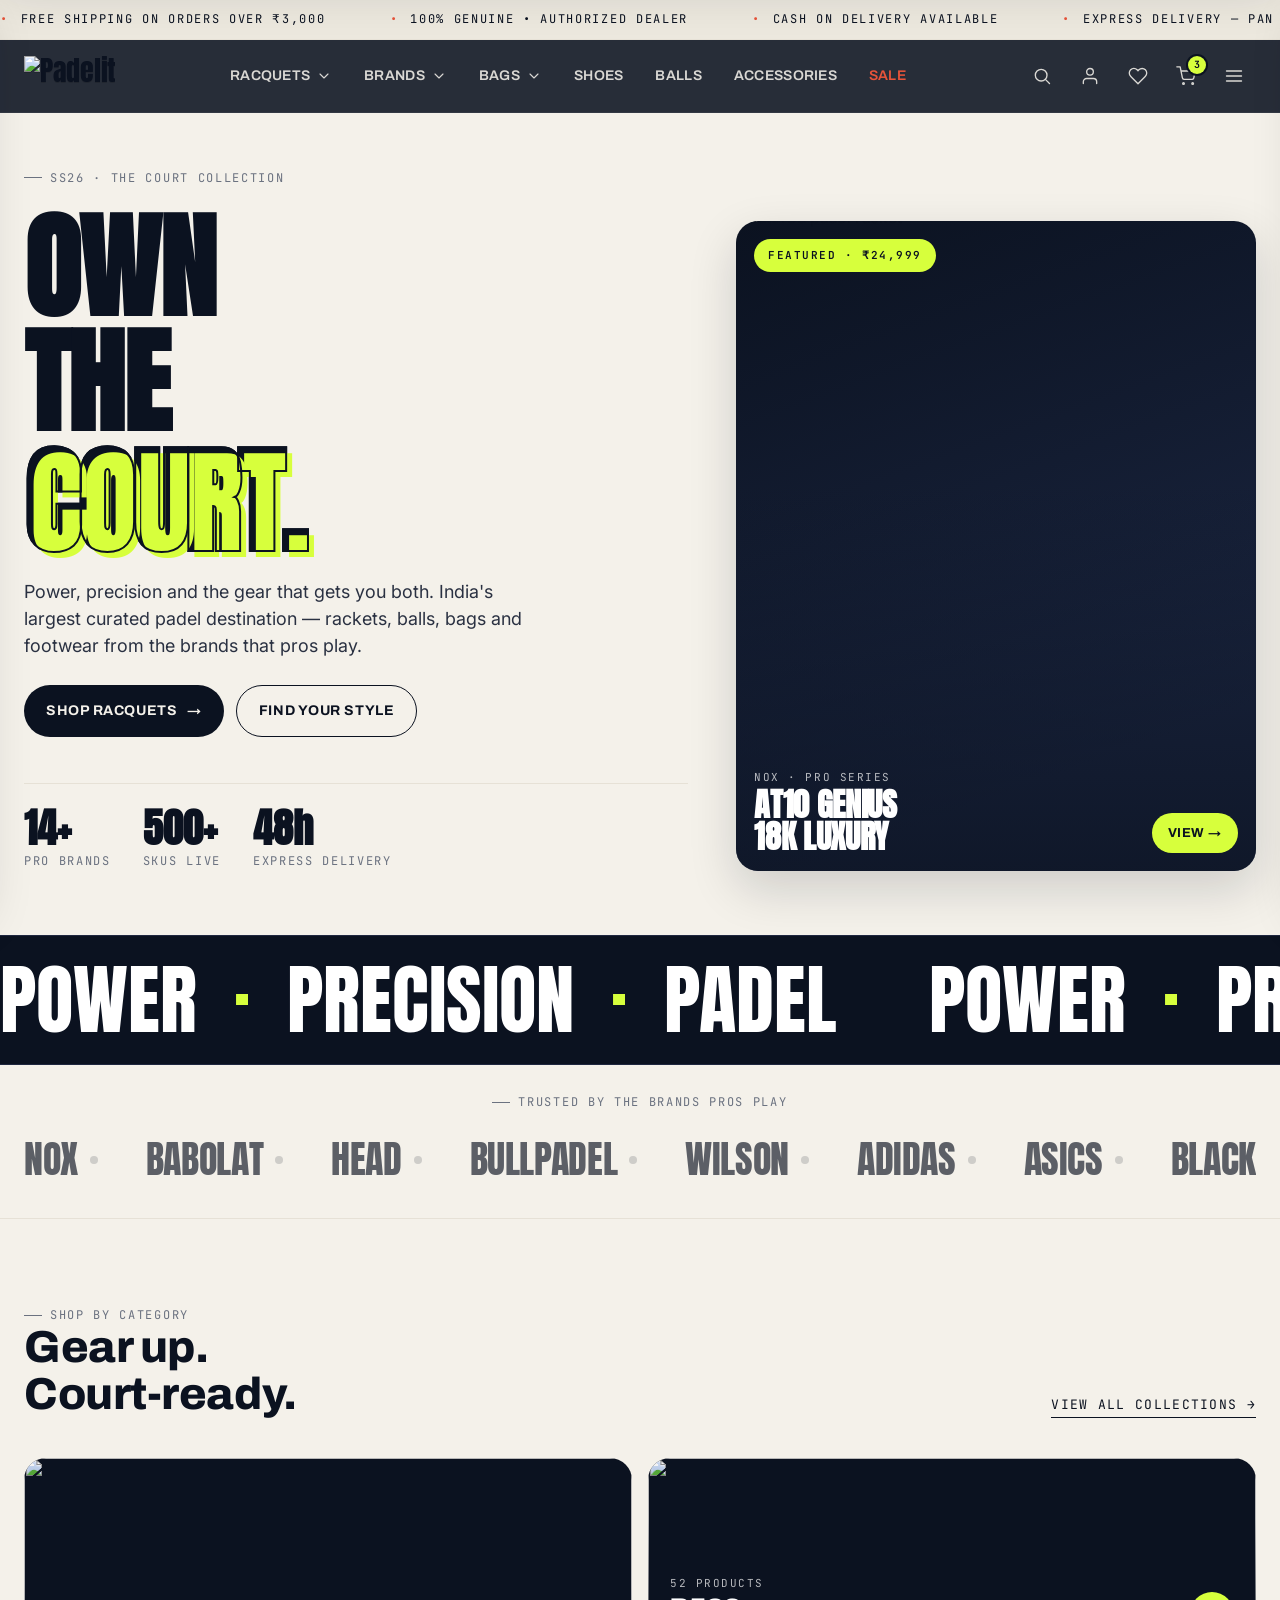
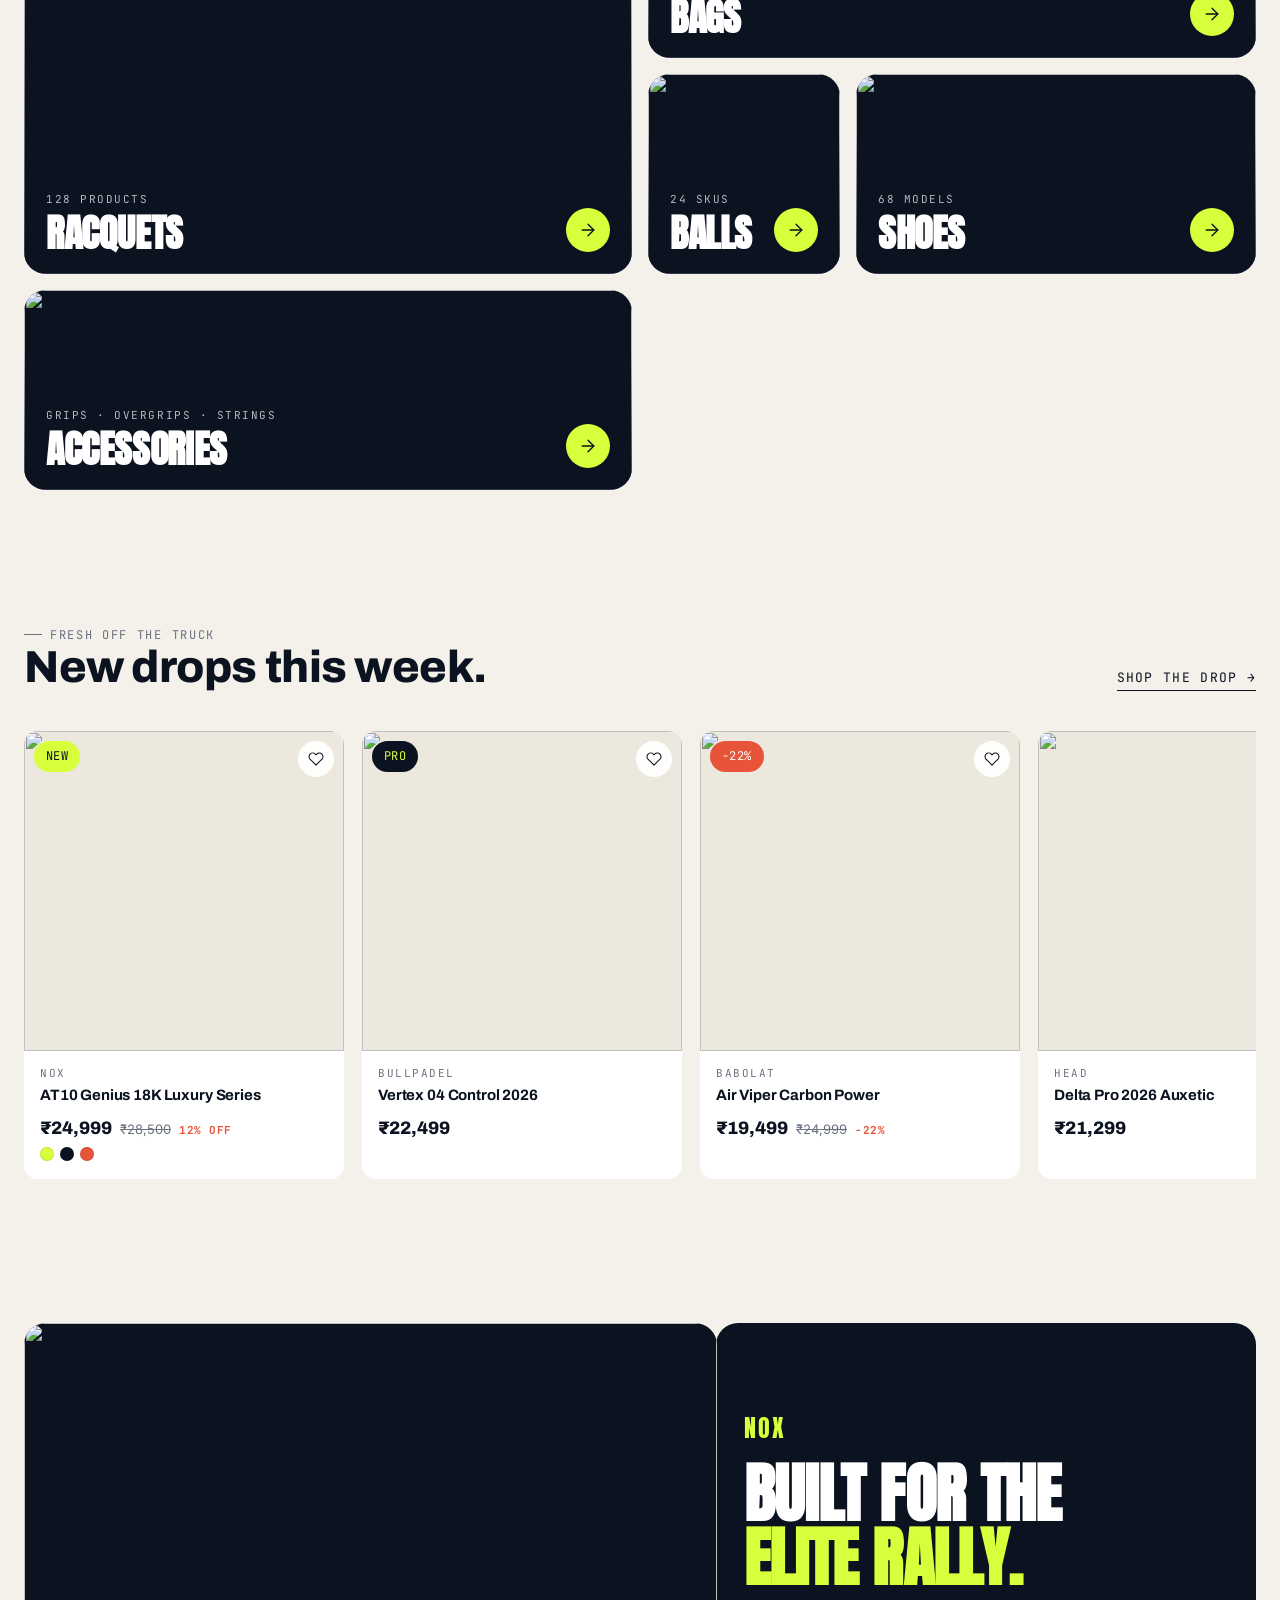
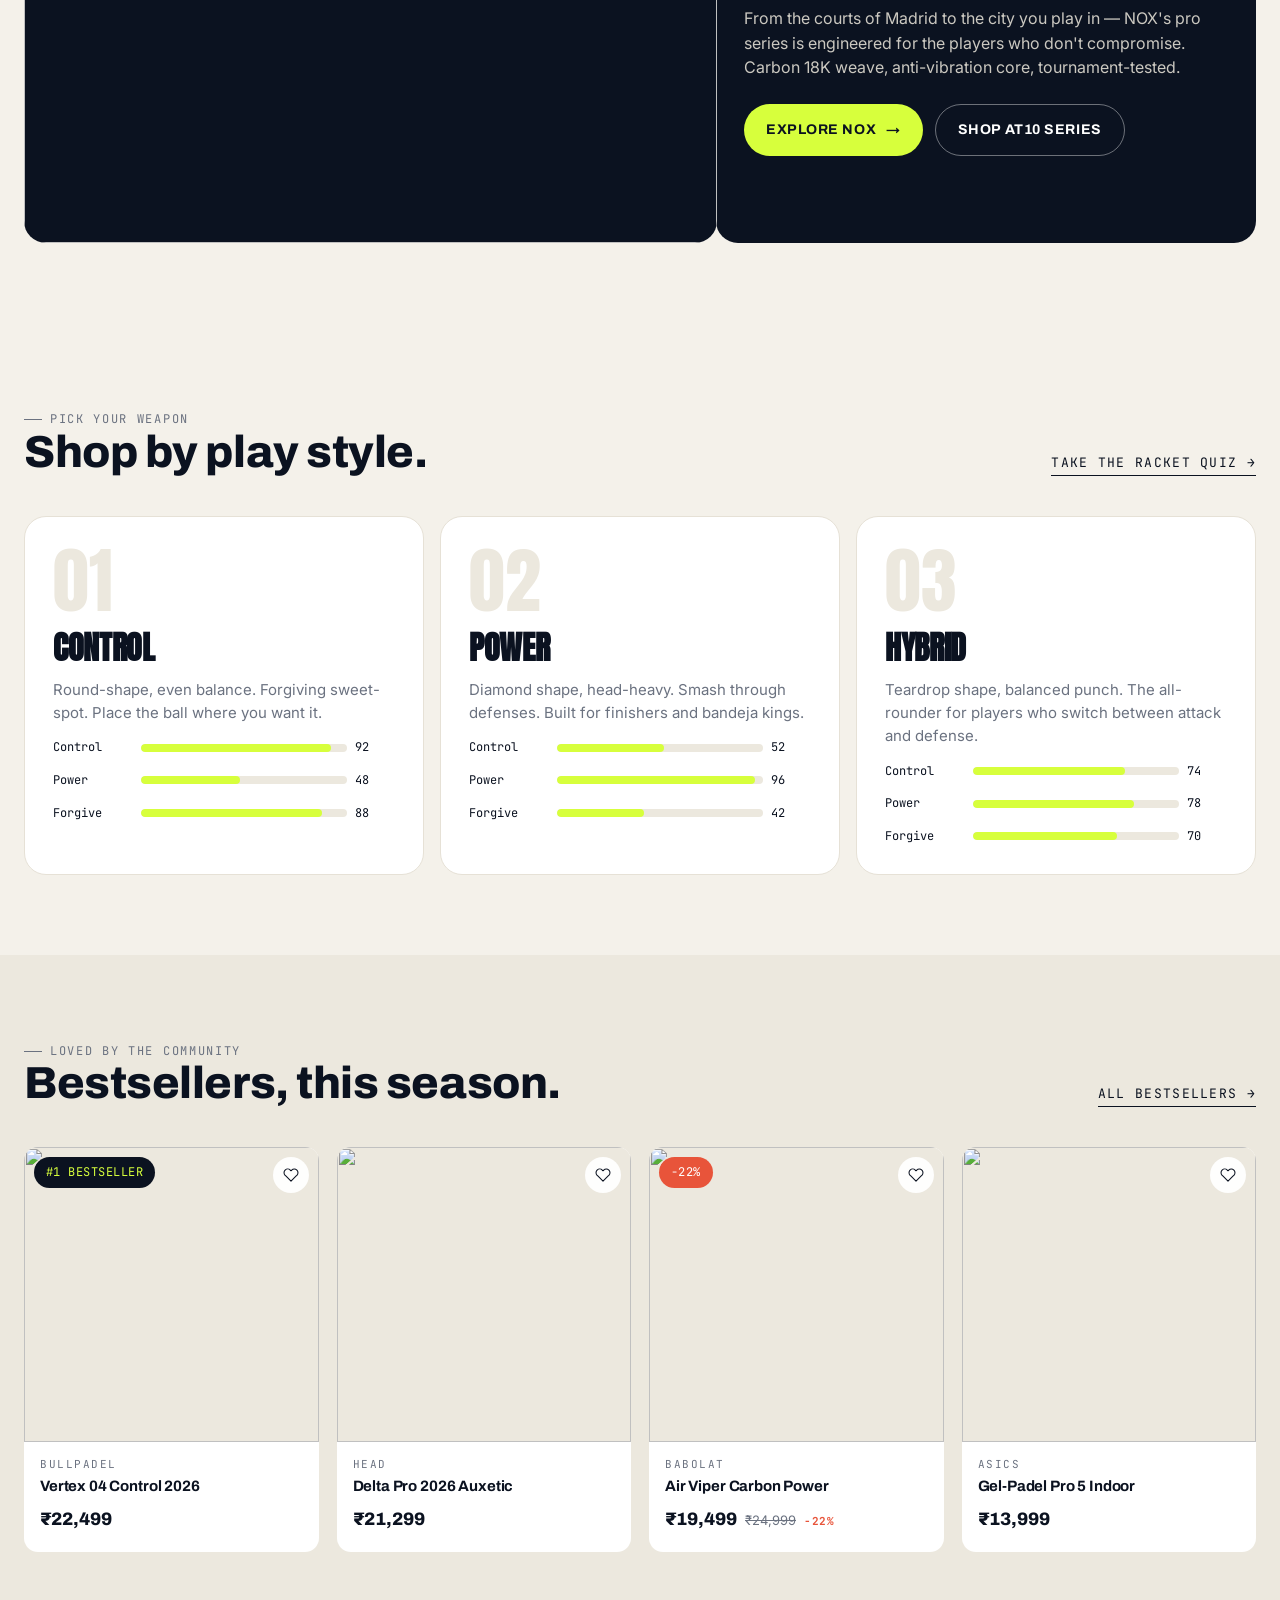
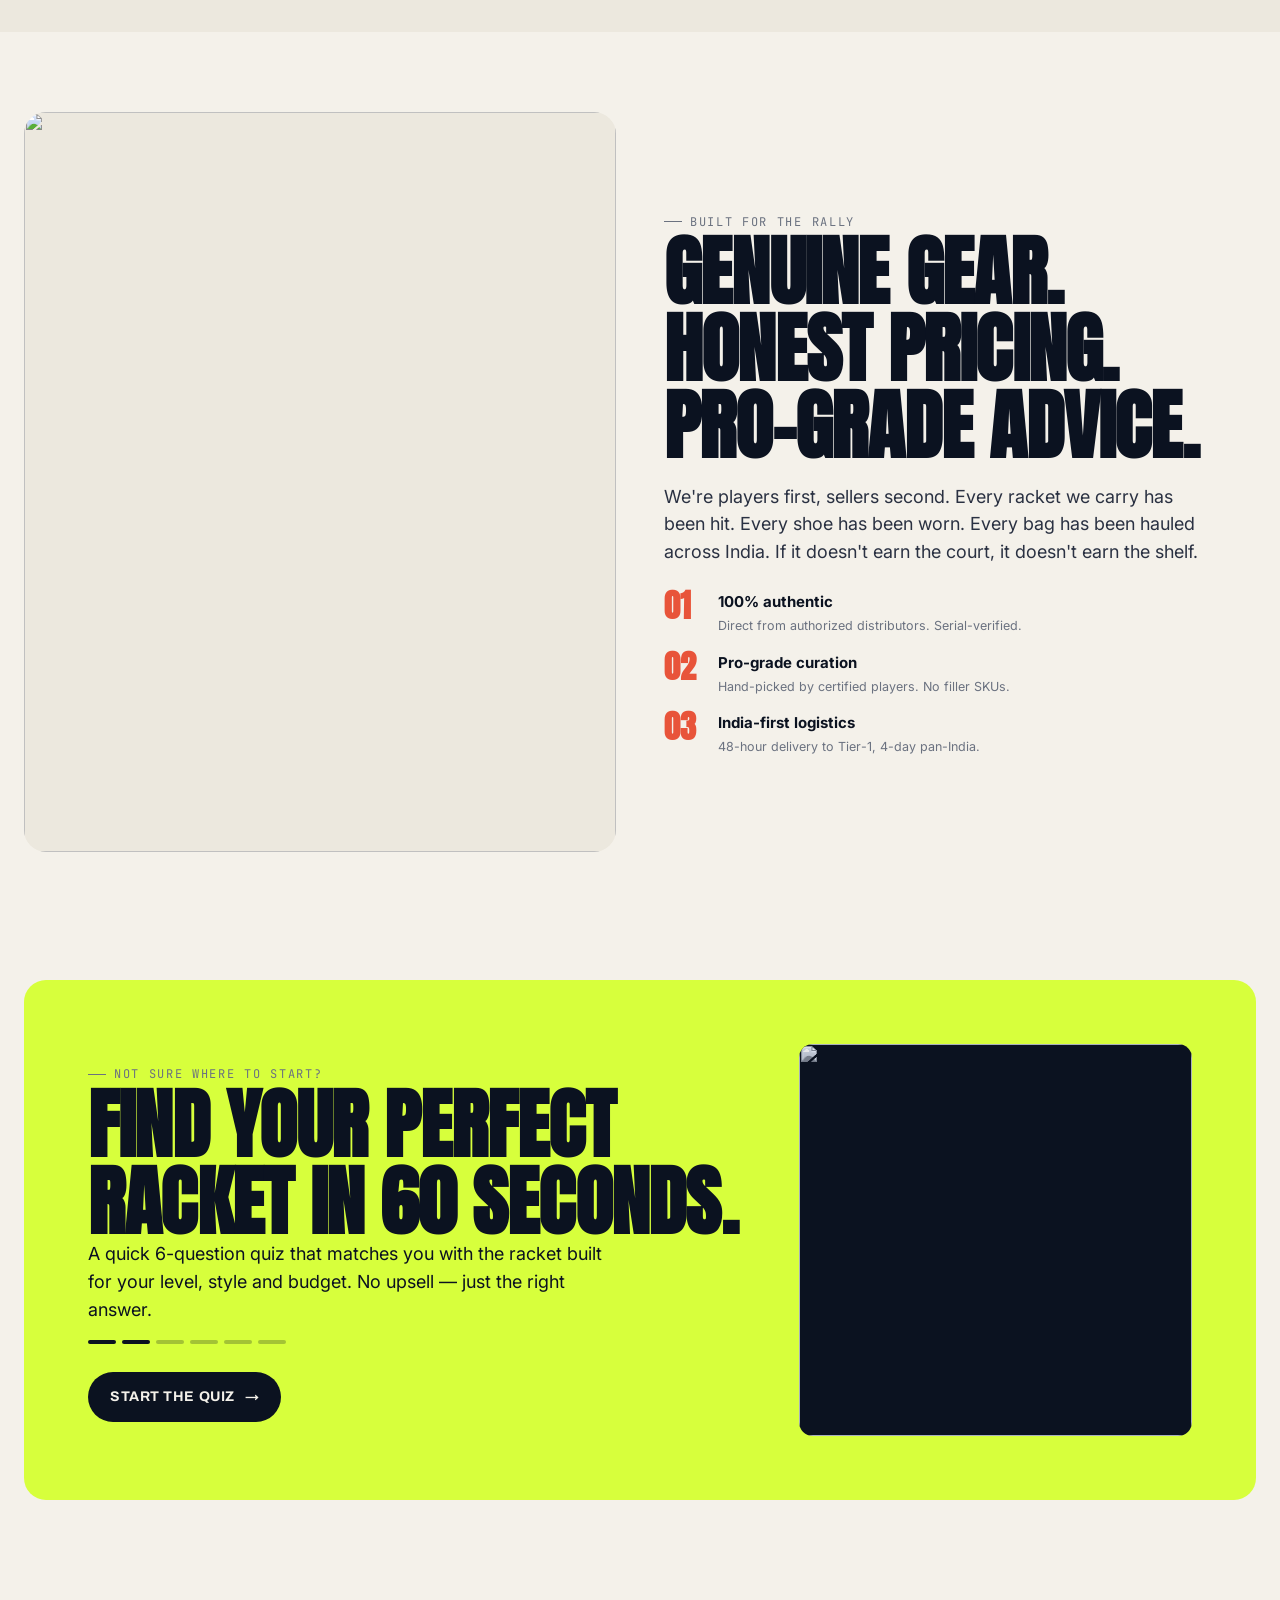
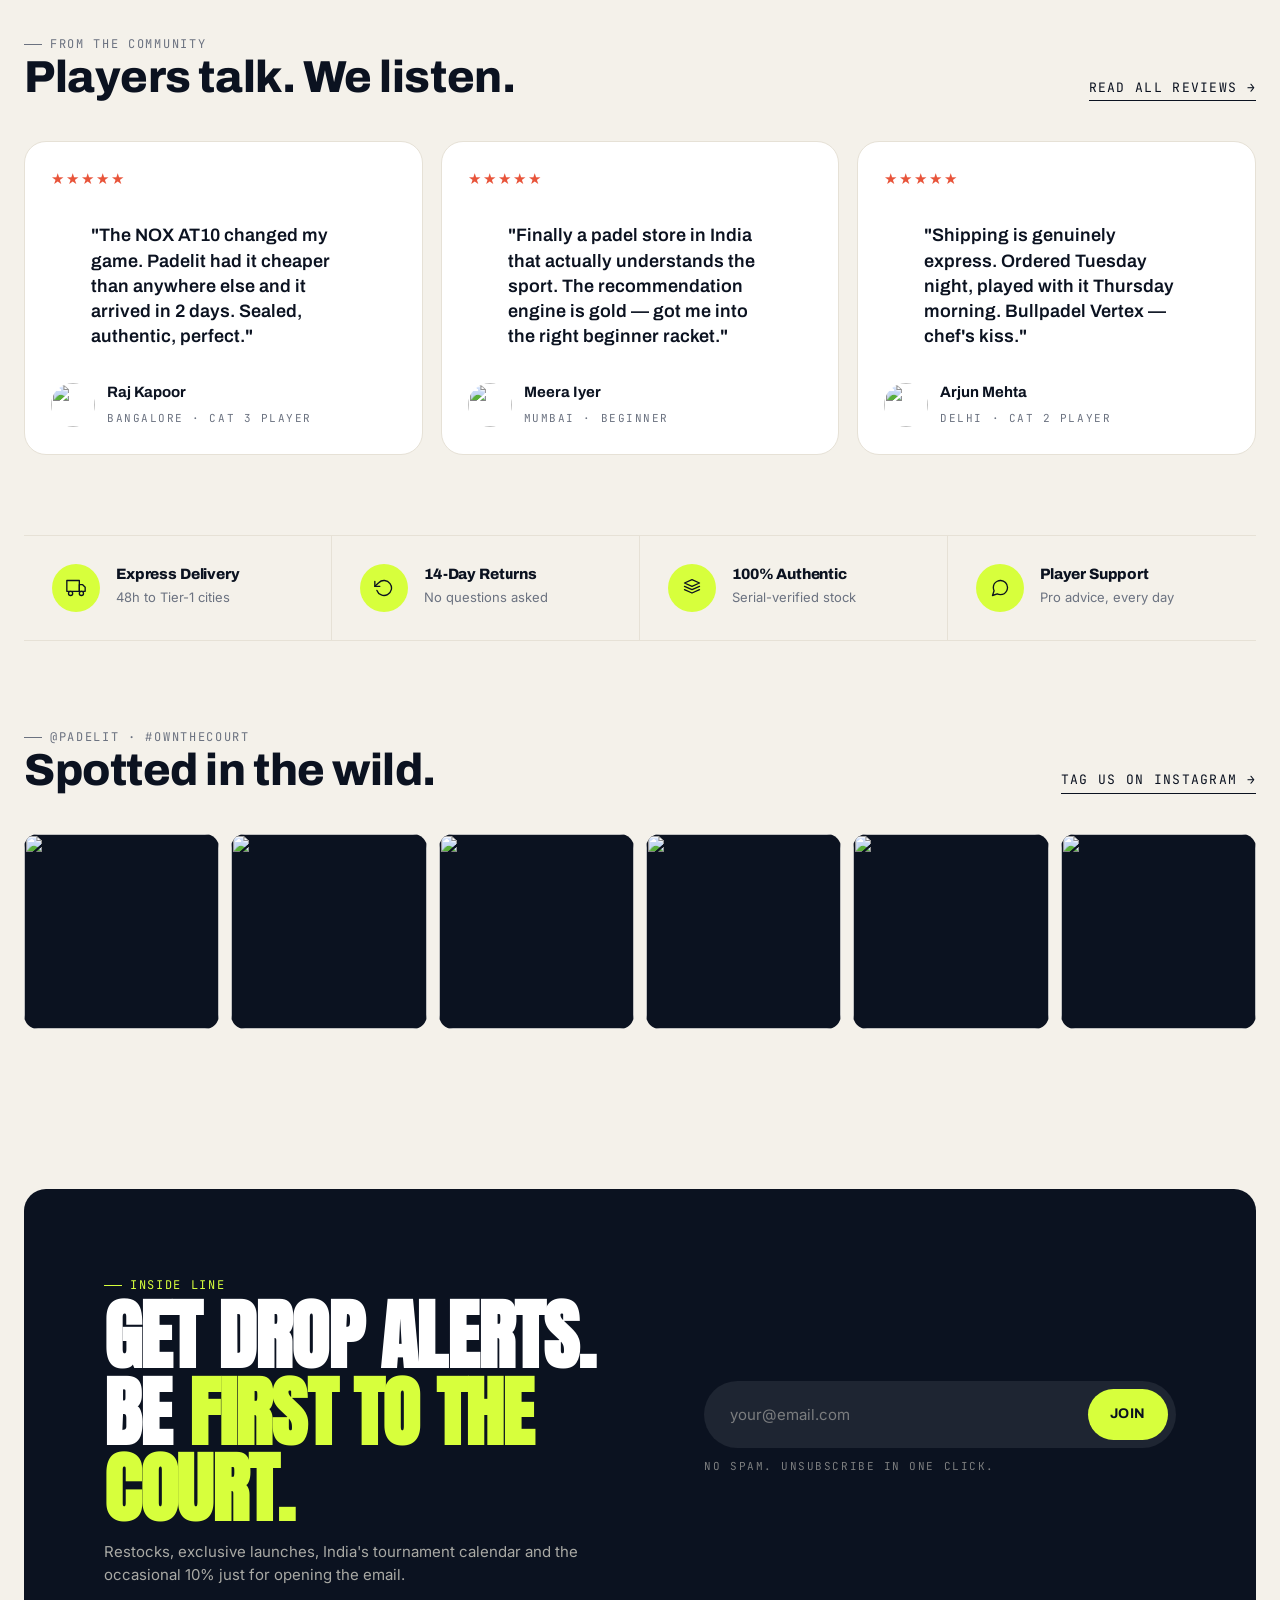
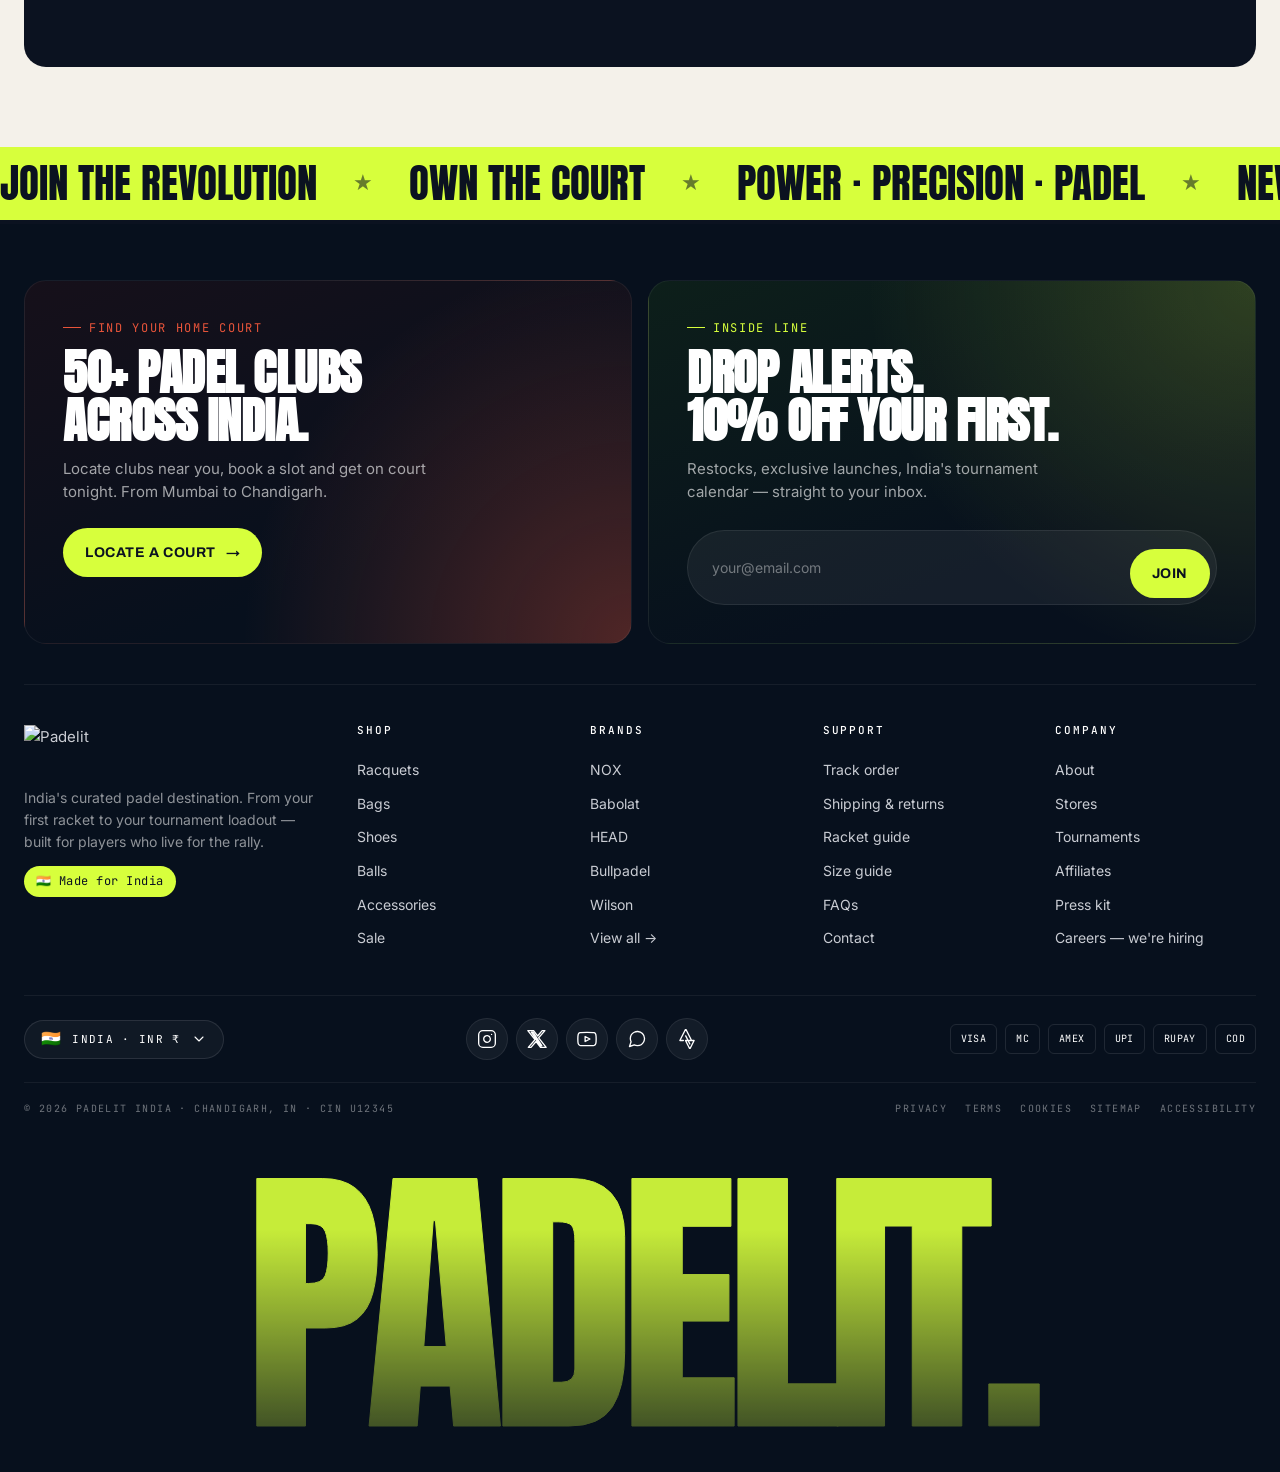
==== commit a67d0b85: "Remove wireframe label, fix mobile hero overlap, add animated padel ball - Stripped .wf-label span f" ====
--- a/index.html
+++ b/index.html
@@ -218,6 +218,23 @@
 
 <!-- HERO -->
 <section class="hero">
+  <!-- Decorative bouncing padel ball (mobile only — fills the right-side dead space next to OWN/THE) -->
+  <div class="hero__ball" aria-hidden="true">
+    <svg viewBox="0 0 100 100" xmlns="http://www.w3.org/2000/svg">
+      <defs>
+        <radialGradient id="ballGrad" cx="35%" cy="32%" r="70%">
+          <stop offset="0%"  stop-color="#F1FF85" />
+          <stop offset="55%" stop-color="#D7FF3C" />
+          <stop offset="100%" stop-color="#9FCB00" />
+        </radialGradient>
+      </defs>
+      <circle cx="50" cy="50" r="48" fill="url(#ballGrad)" />
+      <path d="M 6 36 Q 50 4 94 36"  stroke="#fff" stroke-width="2.2" fill="none" opacity=".85" stroke-linecap="round"/>
+      <path d="M 6 64 Q 50 96 94 64" stroke="#fff" stroke-width="2.2" fill="none" opacity=".85" stroke-linecap="round"/>
+      <circle cx="50" cy="50" r="48" fill="none" stroke="rgba(0,0,0,0.08)" stroke-width="2"/>
+    </svg>
+  </div>
+
   <div class="container">
     <div class="hero__grid">
       <div class="hero__left">
@@ -1010,7 +1027,6 @@
   </div>
 </aside>
 
-<span class="wf-label">PADELIT · WIREFRAME / CONCEPT</span>
 
 <script src="assets/js/main.js"></script>
 </body>
--- a/assets/css/style.css
+++ b/assets/css/style.css
@@ -453,6 +453,38 @@
   background: var(--c-lime); color: var(--c-navy);
   padding: 8px 14px; border-radius: 999px;
   font-family: var(--f-mono); font-size: 11px; letter-spacing: .14em; text-transform: uppercase; font-weight: 600;
+}
+
+/* Animated padel ball — decorative, mobile-only, lives in the hero right-side dead space */
+.hero__ball {
+  display: none;             /* desktop hides it */
+  pointer-events: none;
+  user-select: none;
+}
+@media (max-width: 1023px) {
+  .hero__ball {
+    display: block;
+    position: absolute;
+    width: 96px; height: 96px;
+    right: 14px; top: 110px;
+    z-index: 1;
+    filter: drop-shadow(0 14px 22px rgba(184, 224, 0, 0.32));
+    animation: ballBounce 4.5s ease-in-out infinite;
+  }
+}
+@media (max-width: 480px) {
+  .hero__ball { width: 78px; height: 78px; top: 96px; right: 8px; }
+}
+.hero__ball svg { width: 100%; height: 100%; display: block; }
+@keyframes ballBounce {
+  0%   { transform: translateY(0)    rotate(0deg);   }
+  25%  { transform: translateY(-28px) rotate(110deg); }
+  50%  { transform: translateY(0)    rotate(180deg); }
+  75%  { transform: translateY(-14px) rotate(270deg); }
+  100% { transform: translateY(0)    rotate(360deg); }
+}
+@media (prefers-reduced-motion: reduce) {
+  .hero__ball { animation: none; }
 }
 
 .hero-marquee {
@@ -1565,10 +1597,19 @@
   .iconbtn { width: 40px; height: 40px; }
 
   /* Hero */
-  .hero { padding: 20px 0 40px; }
+  .hero { padding: 20px 0 40px; position: relative; overflow: hidden; }
   .hero__grid { gap: 20px; min-height: 0; }
-  .hero__left { padding-top: 8px; gap: 14px; }
-  .hero__title { font-size: clamp(2.8rem, 14vw, 4.6rem); }
+  .hero__left { padding-top: 8px; gap: 14px; position: relative; z-index: 2; }
+  .hero__title {
+    font-size: clamp(2.8rem, 14vw, 4.6rem);
+    line-height: 1.05;        /* extra room so stacked words don't kiss */
+  }
+  .hero__title em {
+    margin-top: .18em;        /* push COURT down so the line above breathes */
+    text-shadow: 3px 3px 0 var(--c-lime);   /* shorter shadow tail on small screens */
+    -webkit-text-stroke-width: 1.5px;        /* thinner outline = lighter visual weight */
+    padding-bottom: .04em;    /* room for shadow tail beneath the baseline */
+  }
   .hero__sub { font-size: var(--fs-15); }
   .hero__ctas { width: 100%; }
   .hero__ctas .btn { flex: 1; padding: 14px 16px; font-size: 12px; }
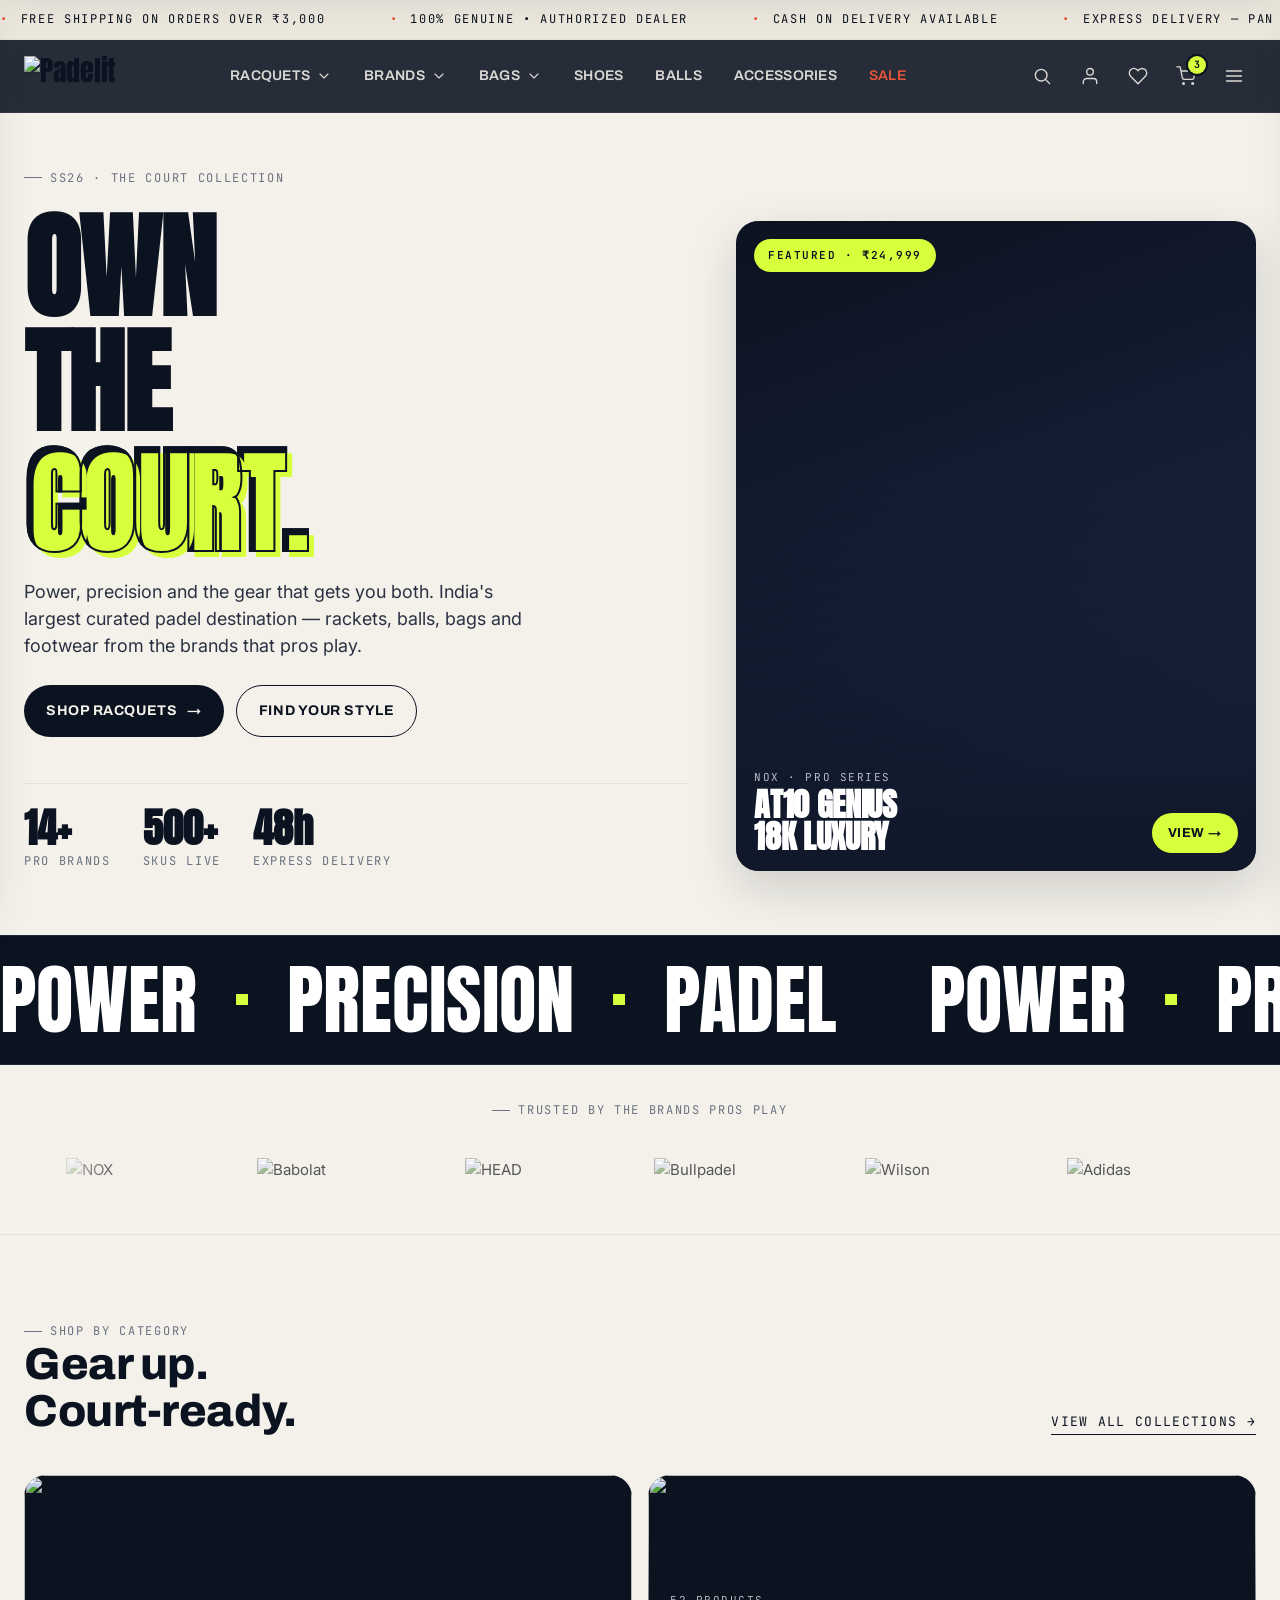
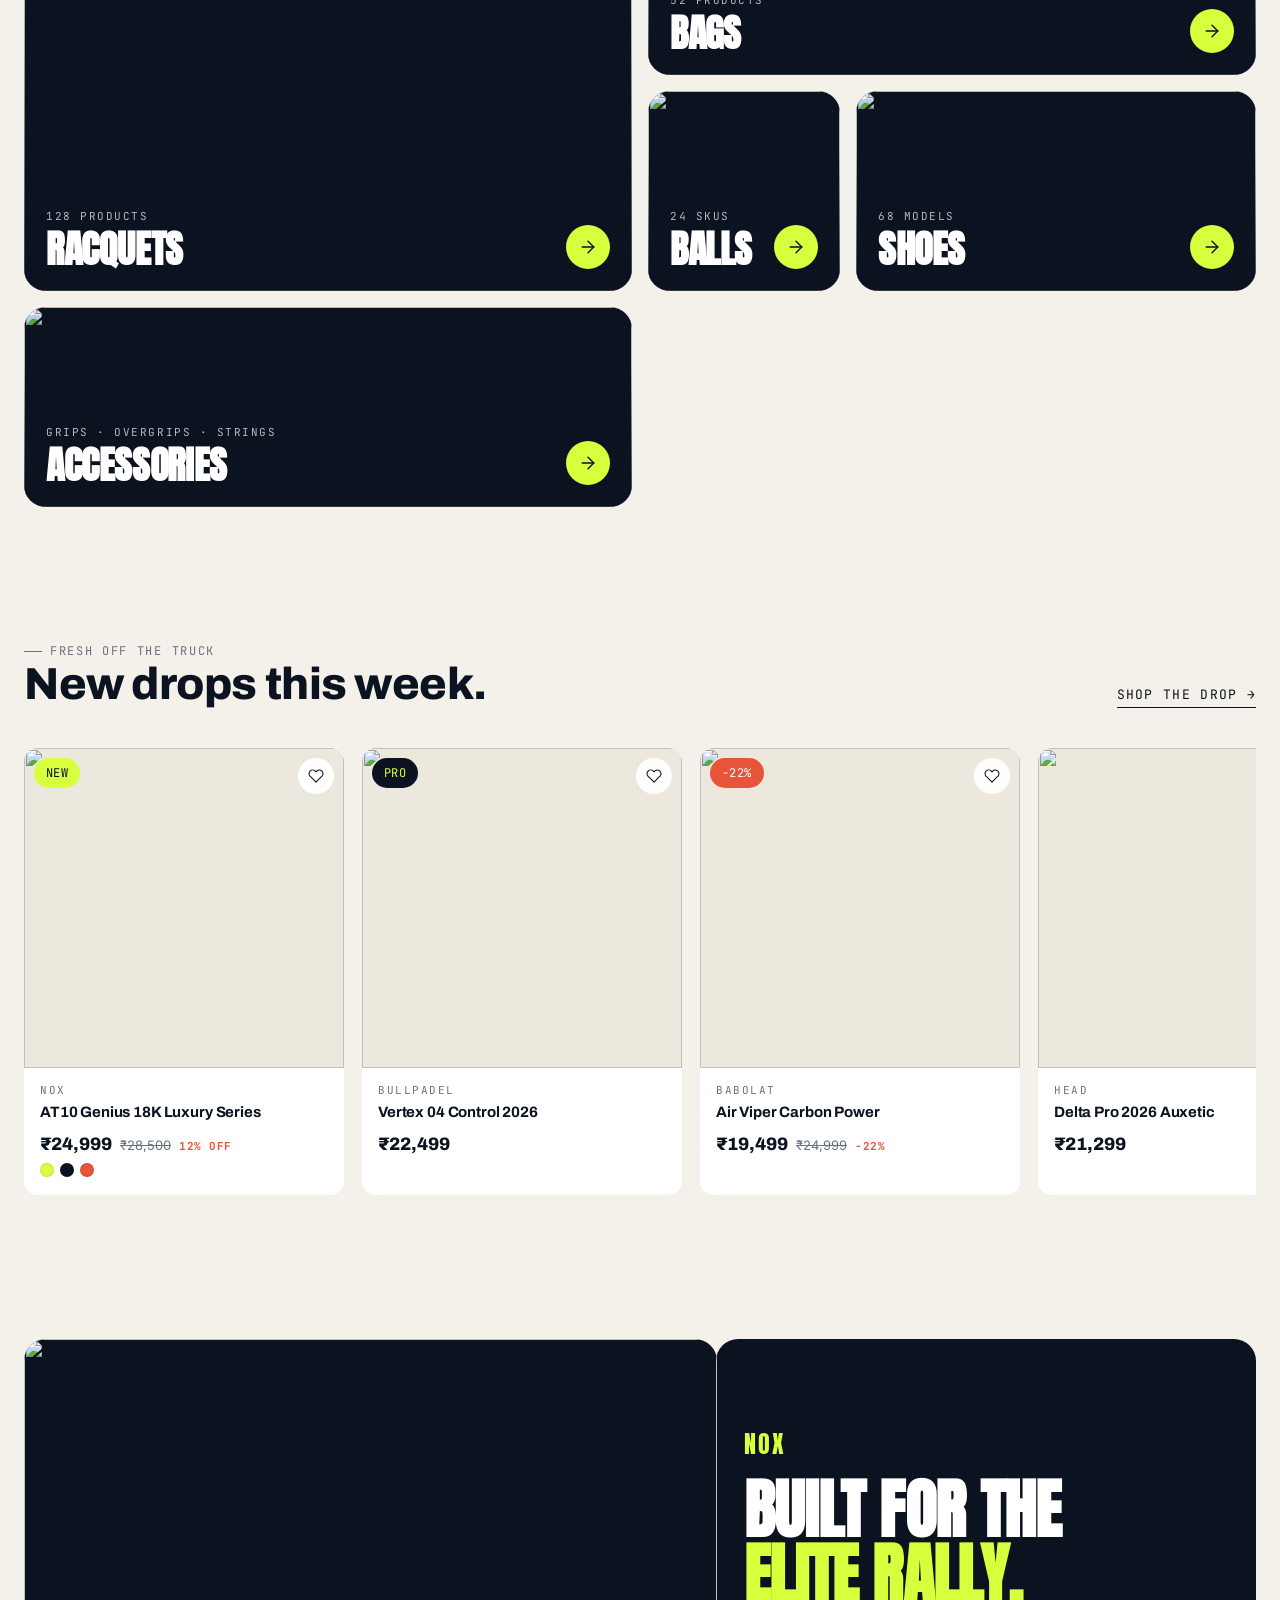
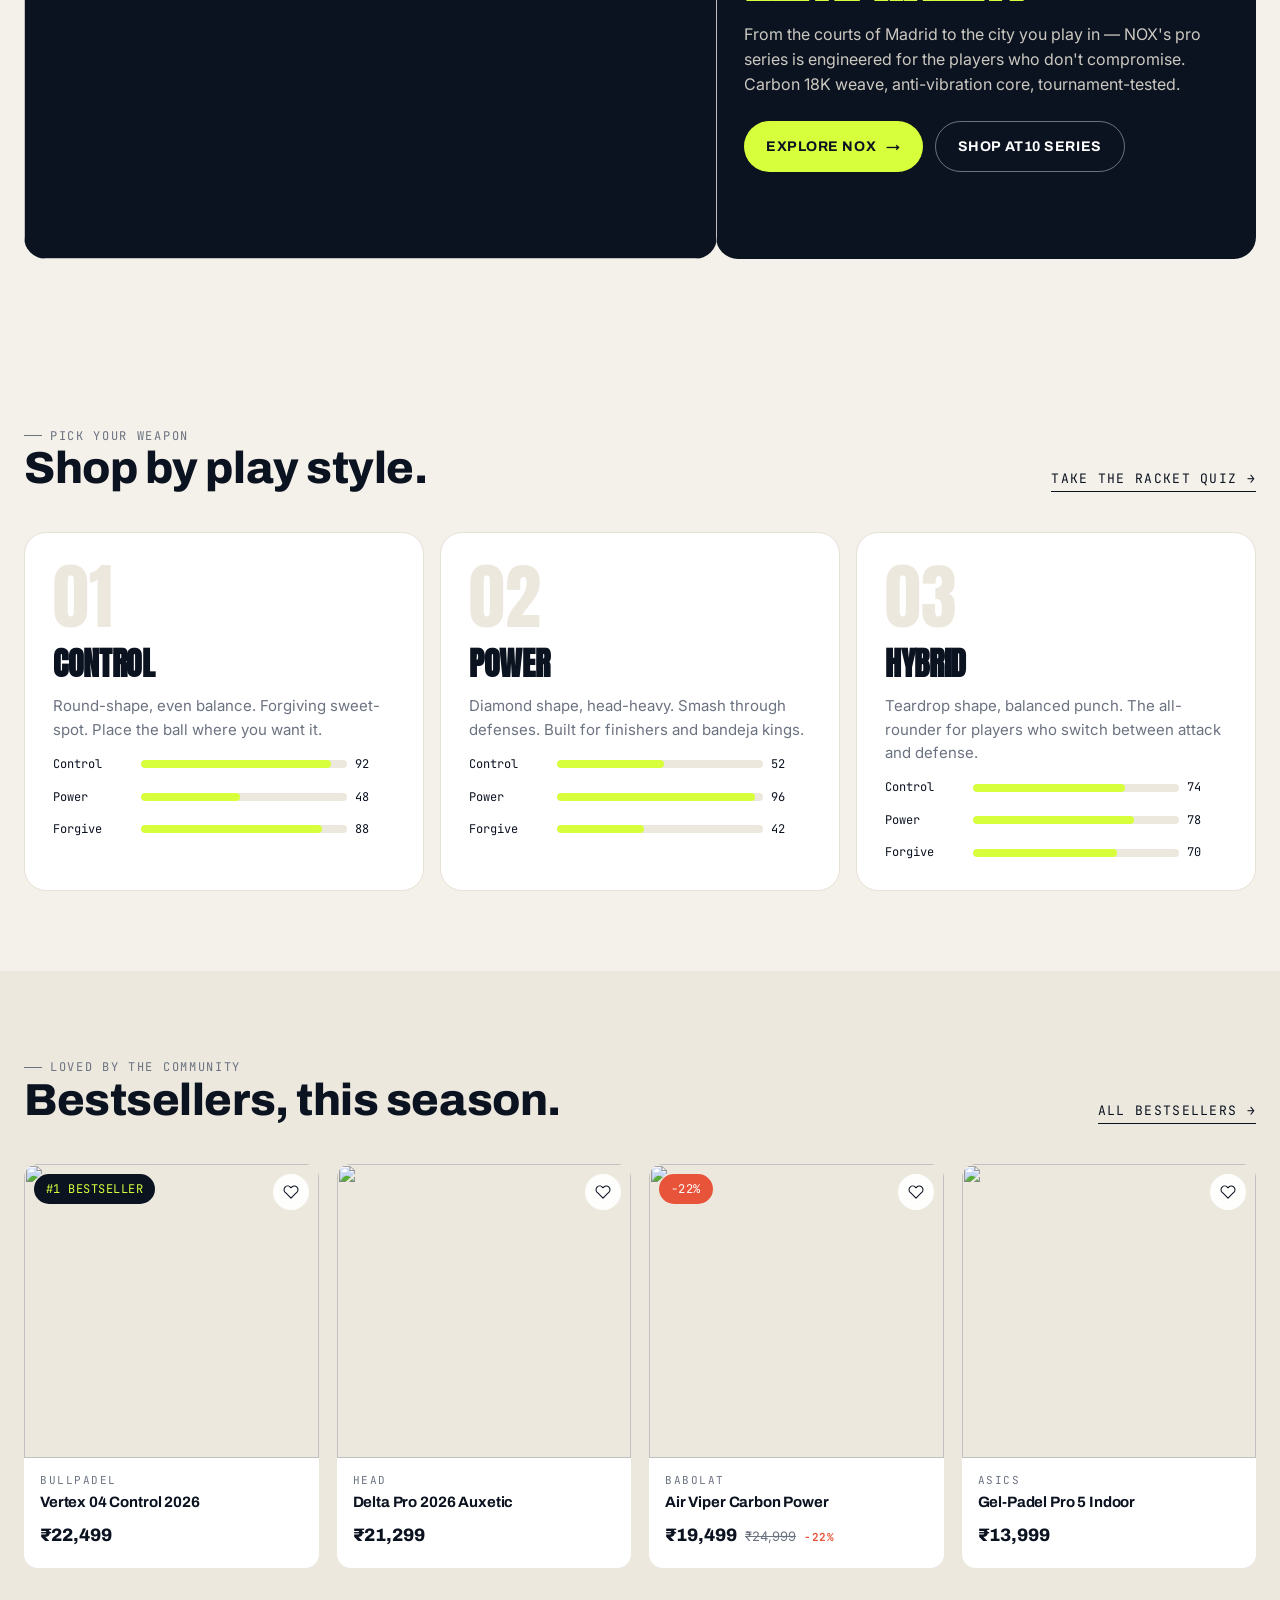
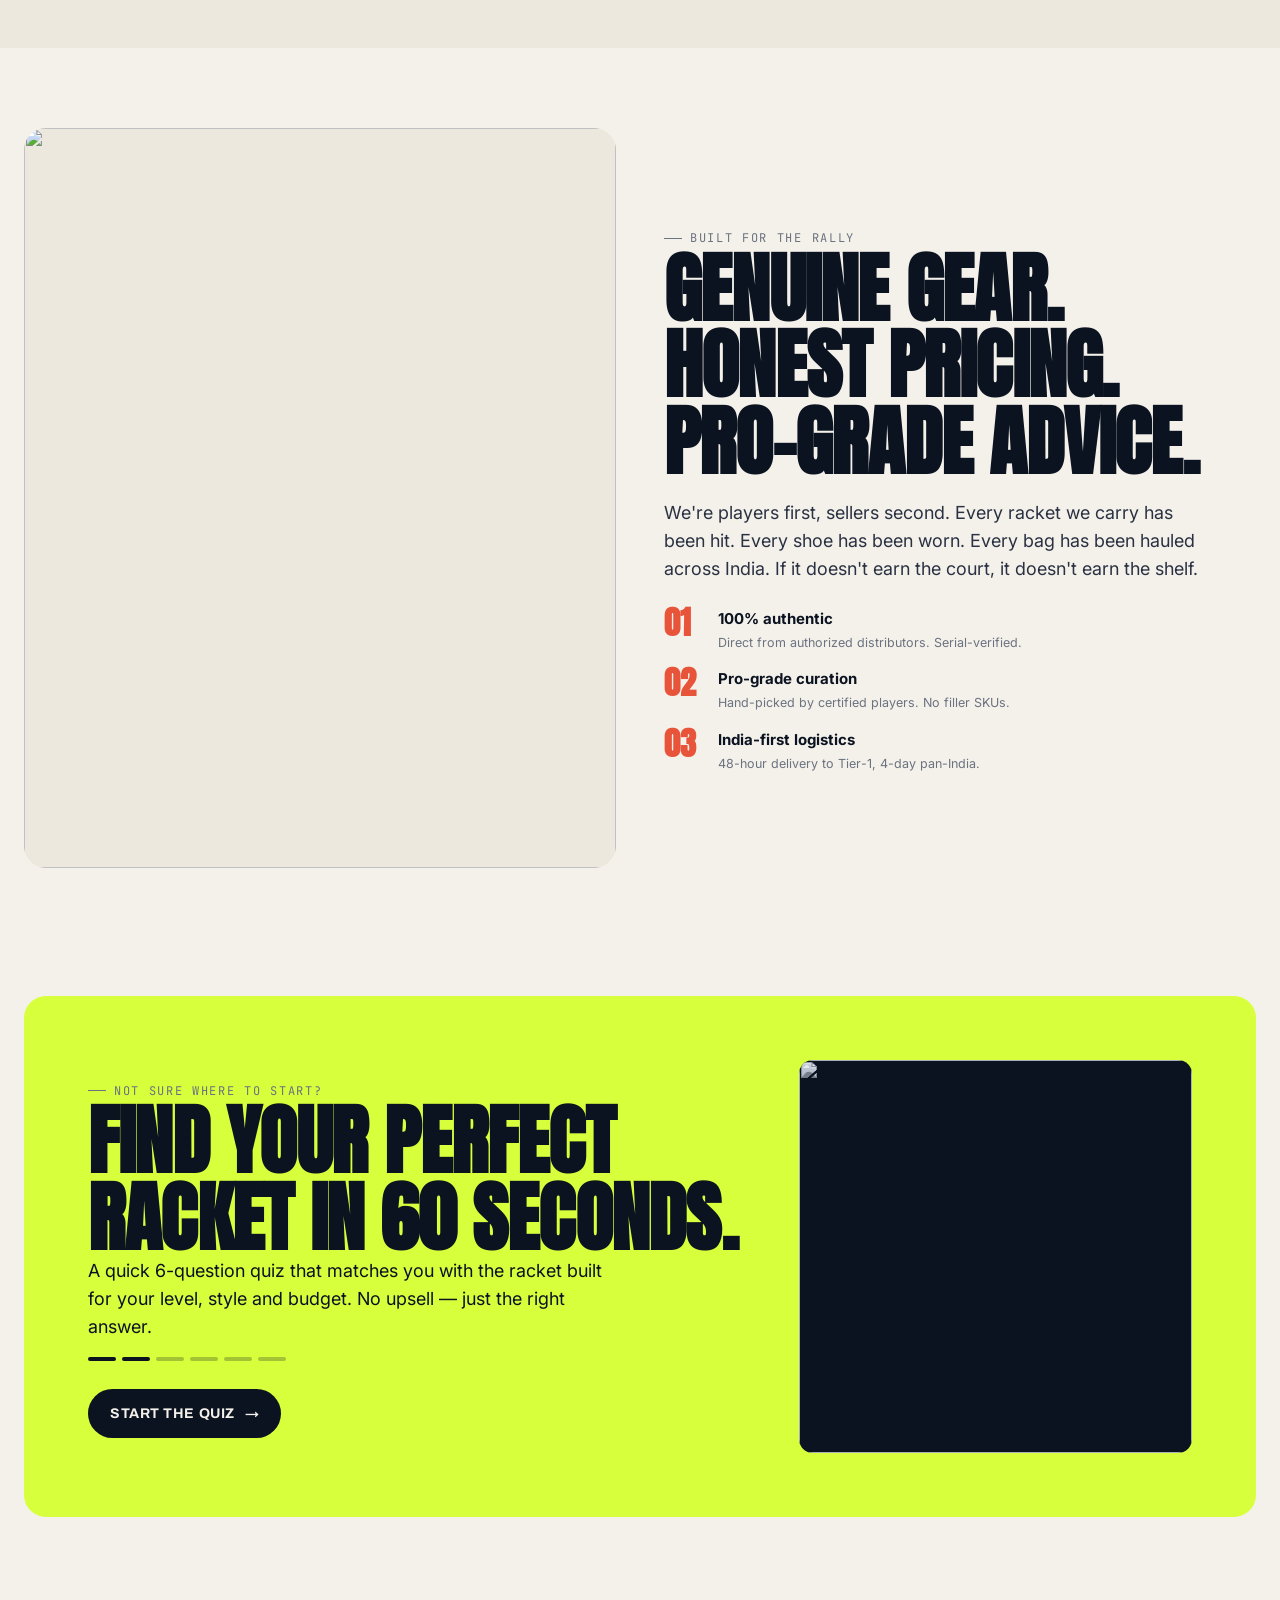
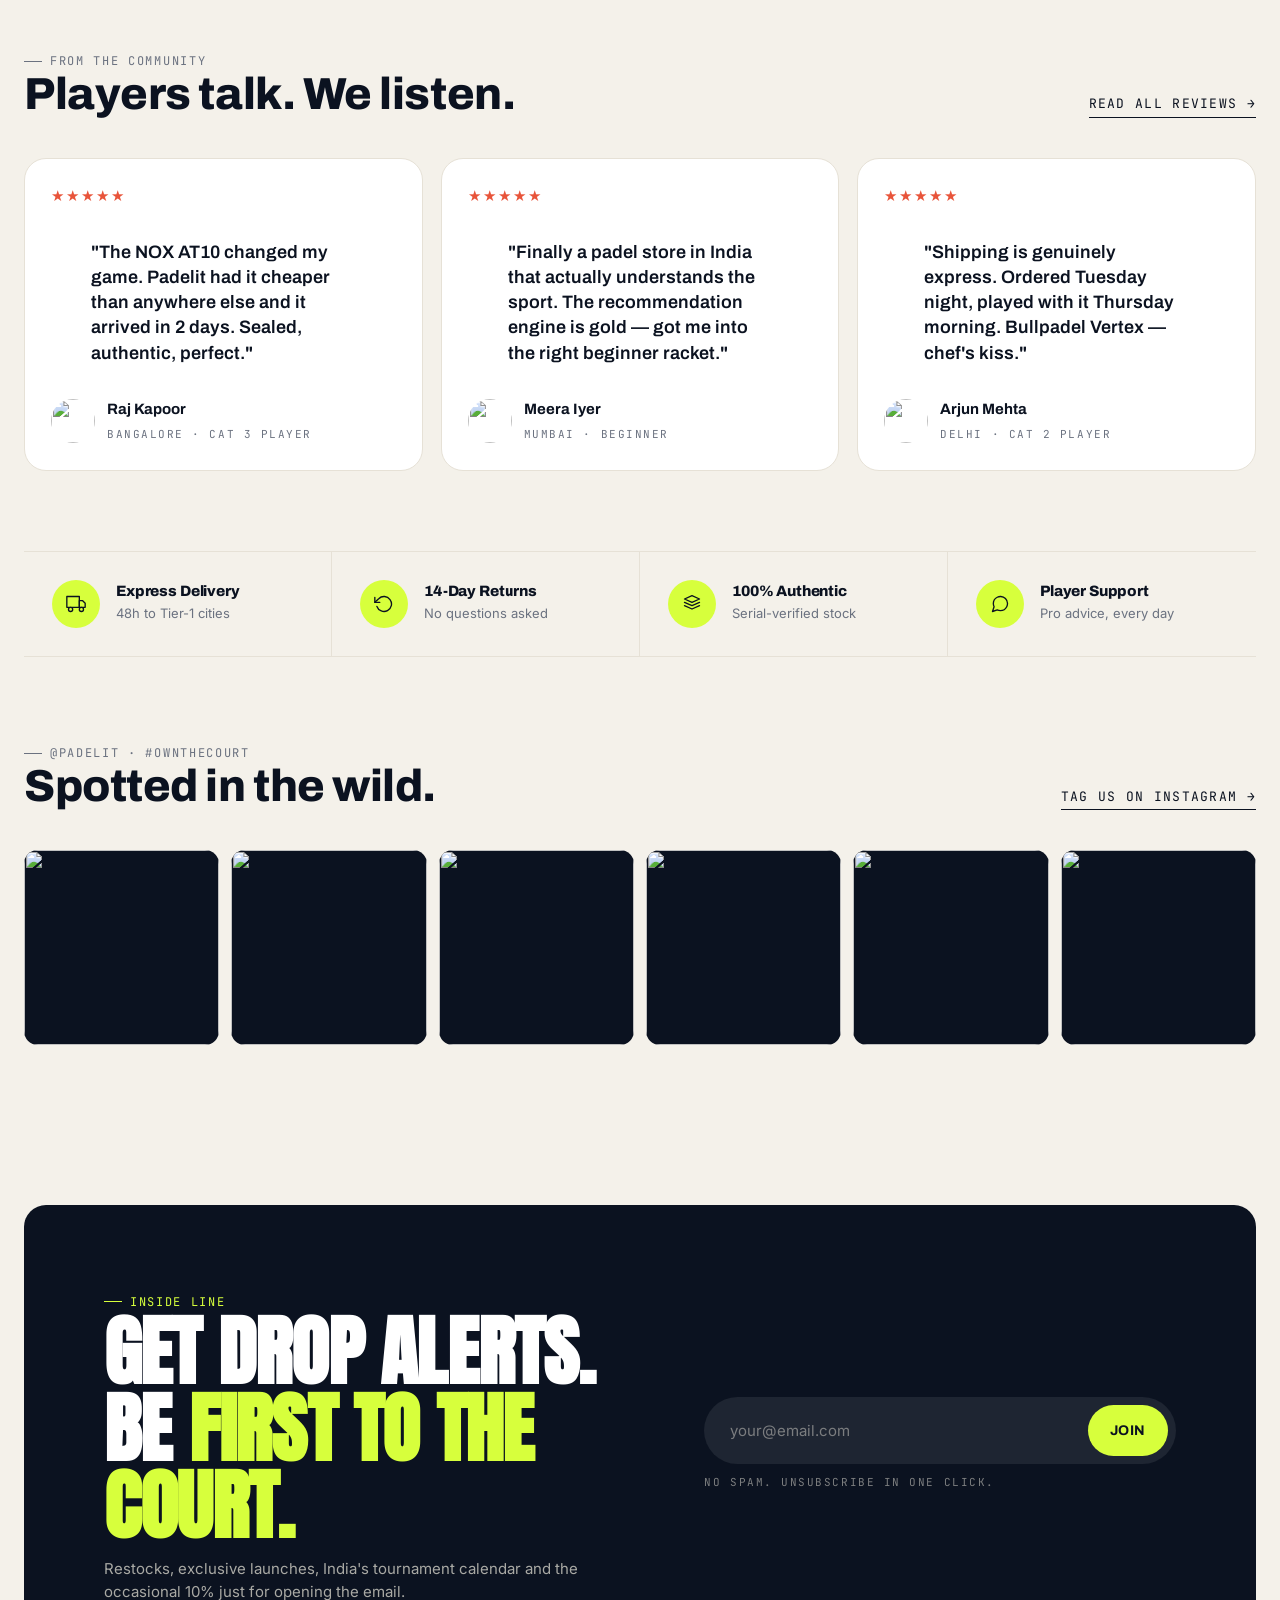
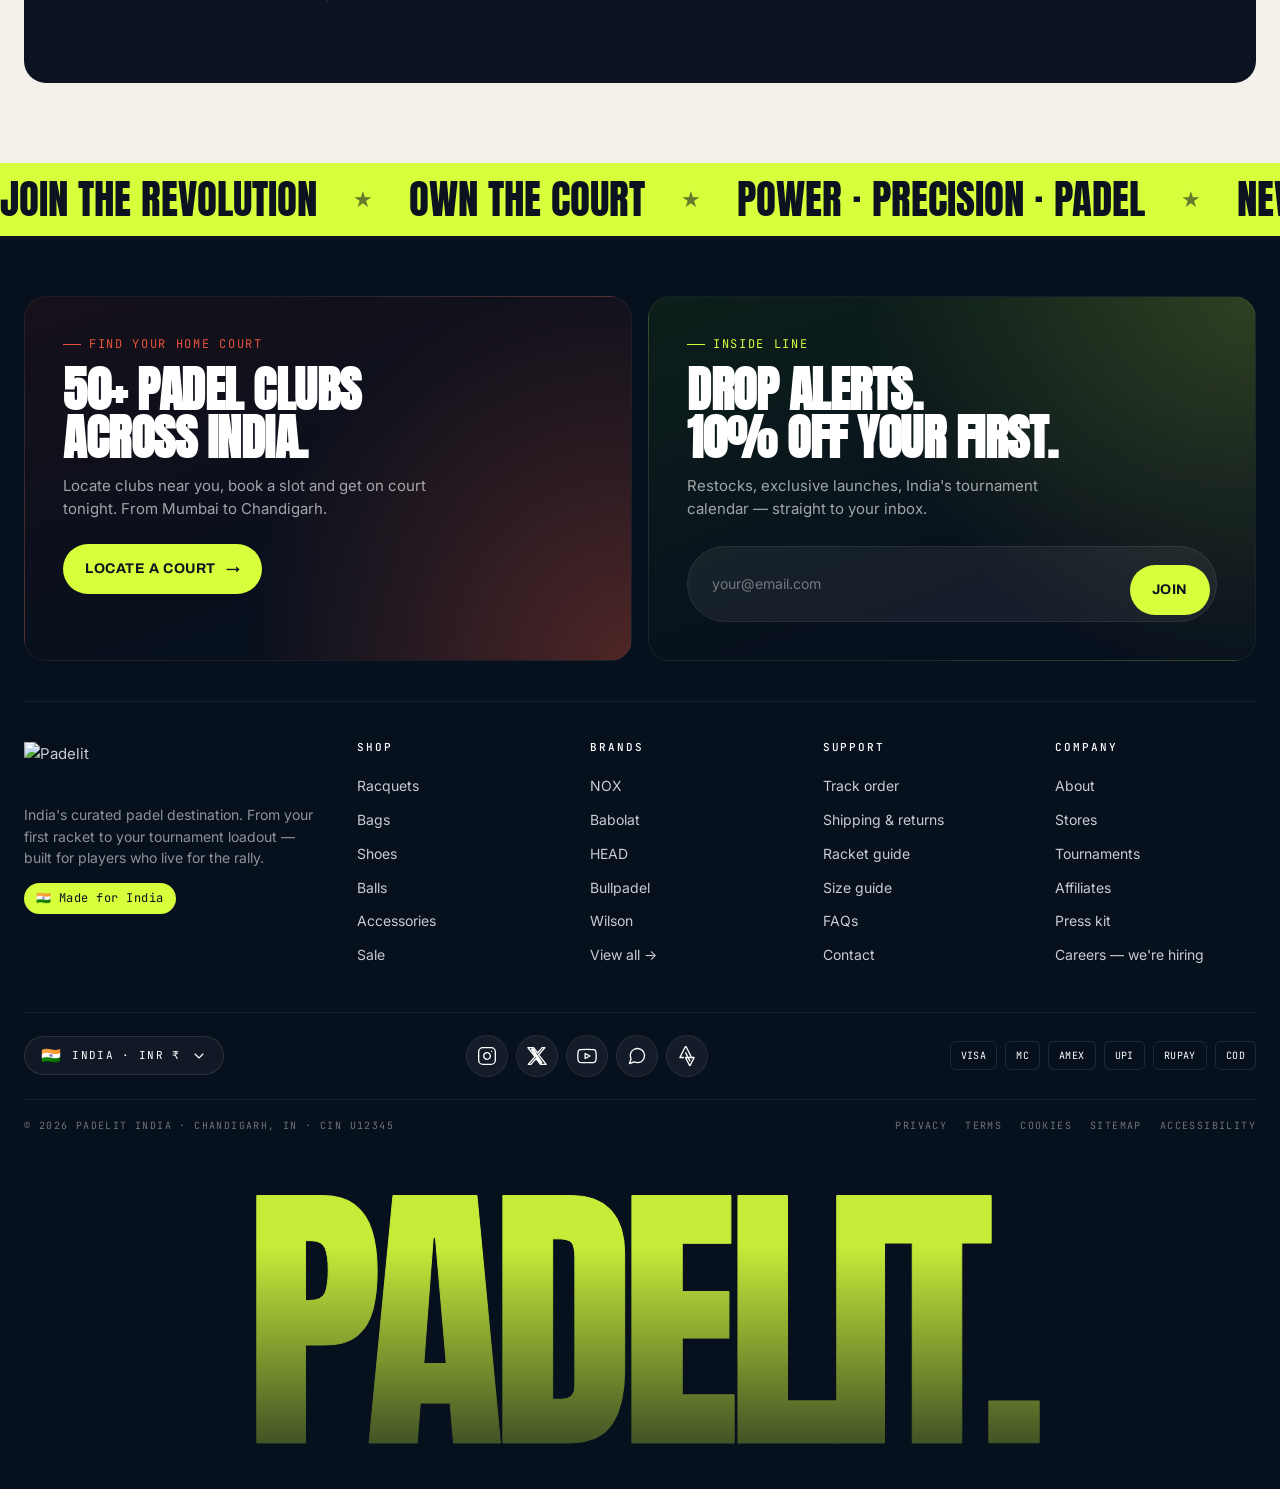
==== commit 6ba85d38: "Real brand logos, editorial stamp, fix broken product image - Brand strip: replaced text marquee wit" ====
--- a/index.html
+++ b/index.html
@@ -120,7 +120,7 @@
           <div class="mega__featured">
             <h4>Brand spotlight</h4>
             <a href="brand.html" class="mega__card">
-              <img src="https://images.unsplash.com/photo-1599491727505-9ed4a7d3fc1d?auto=format&fit=crop&w=800&q=80" alt="" />
+              <img src="https://images.unsplash.com/photo-1551958219-acbc608c6377?auto=format&fit=crop&w=800&q=80" alt="" />
               <div class="mega__card__cap">
                 <div>
                   <small>Featured · May ‘26</small>
@@ -218,21 +218,34 @@
 
 <!-- HERO -->
 <section class="hero">
-  <!-- Decorative bouncing padel ball (mobile only — fills the right-side dead space next to OWN/THE) -->
-  <div class="hero__ball" aria-hidden="true">
-    <svg viewBox="0 0 100 100" xmlns="http://www.w3.org/2000/svg">
+  <!-- Editorial stamp badge (mobile only — fills the right-side dead space next to OWN/THE) -->
+  <div class="hero__stamp" aria-hidden="true">
+    <svg viewBox="0 0 200 200" xmlns="http://www.w3.org/2000/svg">
       <defs>
-        <radialGradient id="ballGrad" cx="35%" cy="32%" r="70%">
-          <stop offset="0%"  stop-color="#F1FF85" />
-          <stop offset="55%" stop-color="#D7FF3C" />
-          <stop offset="100%" stop-color="#9FCB00" />
-        </radialGradient>
+        <path id="stampCircle" d="M 100,100 m -78,0 a 78,78 0 1,1 156,0 a 78,78 0 1,1 -156,0" />
       </defs>
-      <circle cx="50" cy="50" r="48" fill="url(#ballGrad)" />
-      <path d="M 6 36 Q 50 4 94 36"  stroke="#fff" stroke-width="2.2" fill="none" opacity=".85" stroke-linecap="round"/>
-      <path d="M 6 64 Q 50 96 94 64" stroke="#fff" stroke-width="2.2" fill="none" opacity=".85" stroke-linecap="round"/>
-      <circle cx="50" cy="50" r="48" fill="none" stroke="rgba(0,0,0,0.08)" stroke-width="2"/>
+      <!-- outer & inner rings -->
+      <circle cx="100" cy="100" r="92" class="ring" />
+      <circle cx="100" cy="100" r="64" class="ring" />
+      <!-- curved text that orbits the ring -->
+      <text class="curveText">
+        <textPath href="#stampCircle" startOffset="0%">PADELIT · SS 26 · PRO SERIES · INDIA · OWN THE COURT · </textPath>
+      </text>
+      <!-- six tiny dots evenly placed as decorative tick marks -->
+      <g fill="var(--c-clay)">
+        <circle cx="100" cy="14"  r="2.5"/>
+        <circle cx="186" cy="100" r="2.5"/>
+        <circle cx="100" cy="186" r="2.5"/>
+        <circle cx="14"  cy="100" r="2.5"/>
+        <circle cx="160" cy="40"  r="1.6"/>
+        <circle cx="40"  cy="160" r="1.6"/>
+      </g>
     </svg>
+    <!-- core counter-rotates so it stays upright -->
+    <div class="hero__stamp__core">
+      <b>SS<br/>26</b>
+      <span>Edition</span>
+    </div>
   </div>
 
   <div class="container">
@@ -285,8 +298,29 @@
     </div>
     <div class="brandstrip__rail">
       <div class="brandstrip__track">
-        <span>NOX</span><span>BABOLAT</span><span>HEAD</span><span>BULLPADEL</span><span>WILSON</span><span>ADIDAS</span><span>ASICS</span><span>BLACK CROWN</span><span>SIUX</span><span>VOLT</span>
-        <span>NOX</span><span>BABOLAT</span><span>HEAD</span><span>BULLPADEL</span><span>WILSON</span><span>ADIDAS</span><span>ASICS</span><span>BLACK CROWN</span><span>SIUX</span><span>VOLT</span>
+        <div class="brandstrip__logo"><img src="https://padelit-paddle.myshopify.com/cdn/shop/files/nox_d131d97d-0f15-40ae-9c95-1ae949f4a36e.svg" alt="NOX" /></div>
+        <div class="brandstrip__logo"><img src="https://padelit-paddle.myshopify.com/cdn/shop/files/Babolat.svg" alt="Babolat" /></div>
+        <div class="brandstrip__logo"><img src="https://padelit-paddle.myshopify.com/cdn/shop/files/headLOGO.jpg" alt="HEAD" /></div>
+        <div class="brandstrip__logo"><img src="https://padelit-paddle.myshopify.com/cdn/shop/files/BULLPADEL.png" alt="Bullpadel" /></div>
+        <div class="brandstrip__logo"><img src="https://cdn.shopify.com/s/files/1/0753/3677/7945/files/wilson_b7182063-d0f1-44fa-9278-fcc694cc0145.png?v=1755672371" alt="Wilson" /></div>
+        <div class="brandstrip__logo"><img src="https://cdn.shopify.com/s/files/1/0753/3677/7945/files/Adidas-logo.jpg?v=1750239680" alt="Adidas" /></div>
+        <div class="brandstrip__logo"><img src="https://cdn.shopify.com/s/files/1/0753/3677/7945/files/asics_logo.svg?v=1766515937" alt="Asics" /></div>
+        <div class="brandstrip__logo"><img src="https://cdn.shopify.com/s/files/1/0753/3677/7945/files/Black-Crown-Logo-Header.png?v=1776879780" alt="Black Crown" /></div>
+        <div class="brandstrip__logo"><img src="https://padelit-paddle.myshopify.com/cdn/shop/files/siux.svg" alt="Siux" /></div>
+        <div class="brandstrip__logo"><img src="https://cdn.shopify.com/s/files/1/0753/3677/7945/files/volt_logo.png?v=1766515936" alt="Volt" /></div>
+        <div class="brandstrip__logo"><img src="https://cdn.shopify.com/s/files/1/0753/3677/7945/files/logo-1706726207.svg?v=1776879779" alt="Partner" /></div>
+        <!-- duplicate for seamless marquee loop -->
+        <div class="brandstrip__logo"><img src="https://padelit-paddle.myshopify.com/cdn/shop/files/nox_d131d97d-0f15-40ae-9c95-1ae949f4a36e.svg" alt="" aria-hidden="true" /></div>
+        <div class="brandstrip__logo"><img src="https://padelit-paddle.myshopify.com/cdn/shop/files/Babolat.svg" alt="" aria-hidden="true" /></div>
+        <div class="brandstrip__logo"><img src="https://padelit-paddle.myshopify.com/cdn/shop/files/headLOGO.jpg" alt="" aria-hidden="true" /></div>
+        <div class="brandstrip__logo"><img src="https://padelit-paddle.myshopify.com/cdn/shop/files/BULLPADEL.png" alt="" aria-hidden="true" /></div>
+        <div class="brandstrip__logo"><img src="https://cdn.shopify.com/s/files/1/0753/3677/7945/files/wilson_b7182063-d0f1-44fa-9278-fcc694cc0145.png?v=1755672371" alt="" aria-hidden="true" /></div>
+        <div class="brandstrip__logo"><img src="https://cdn.shopify.com/s/files/1/0753/3677/7945/files/Adidas-logo.jpg?v=1750239680" alt="" aria-hidden="true" /></div>
+        <div class="brandstrip__logo"><img src="https://cdn.shopify.com/s/files/1/0753/3677/7945/files/asics_logo.svg?v=1766515937" alt="" aria-hidden="true" /></div>
+        <div class="brandstrip__logo"><img src="https://cdn.shopify.com/s/files/1/0753/3677/7945/files/Black-Crown-Logo-Header.png?v=1776879780" alt="" aria-hidden="true" /></div>
+        <div class="brandstrip__logo"><img src="https://padelit-paddle.myshopify.com/cdn/shop/files/siux.svg" alt="" aria-hidden="true" /></div>
+        <div class="brandstrip__logo"><img src="https://cdn.shopify.com/s/files/1/0753/3677/7945/files/volt_logo.png?v=1766515936" alt="" aria-hidden="true" /></div>
+        <div class="brandstrip__logo"><img src="https://cdn.shopify.com/s/files/1/0753/3677/7945/files/logo-1706726207.svg?v=1776879779" alt="" aria-hidden="true" /></div>
       </div>
     </div>
   </div>
@@ -409,7 +443,7 @@
       <!-- pcard 2 -->
       <a href="product.html" class="pcard">
         <div class="pcard__media">
-          <img src="https://images.unsplash.com/photo-1599491727505-9ed4a7d3fc1d?auto=format&fit=crop&w=600&q=80" alt="" />
+          <img src="https://images.unsplash.com/photo-1551958219-acbc608c6377?auto=format&fit=crop&w=600&q=80" alt="" />
           <img src="https://images.unsplash.com/photo-1554068865-24cecd4e34b8?auto=format&fit=crop&w=600&q=80" alt="" />
           <div class="pcard__badges"><span class="pill pill--dark">PRO</span></div>
           <button class="pcard__wish" aria-label="Add to wishlist">
@@ -431,7 +465,7 @@
       <a href="product.html" class="pcard">
         <div class="pcard__media">
           <img src="https://images.unsplash.com/photo-1626224583764-f87db24ac4ea?auto=format&fit=crop&w=600&q=80" alt="" />
-          <img src="https://images.unsplash.com/photo-1599491727505-9ed4a7d3fc1d?auto=format&fit=crop&w=600&q=80" alt="" />
+          <img src="https://images.unsplash.com/photo-1551958219-acbc608c6377?auto=format&fit=crop&w=600&q=80" alt="" />
           <div class="pcard__badges"><span class="pill pill--clay">-22%</span></div>
           <button class="pcard__wish" aria-label="Add to wishlist">
             <svg class="ico ico-sm" viewBox="0 0 24 24"><path d="M20.84 4.61a5.5 5.5 0 0 0-7.78 0L12 5.67l-1.06-1.06a5.5 5.5 0 0 0-7.78 7.78l1.06 1.06L12 21.23l7.78-7.78 1.06-1.06a5.5 5.5 0 0 0 0-7.78z"/></svg>
@@ -589,7 +623,7 @@
     <div class="product-rail">
       <a href="product.html" class="pcard">
         <div class="pcard__media">
-          <img src="https://images.unsplash.com/photo-1599491727505-9ed4a7d3fc1d?auto=format&fit=crop&w=600&q=80" alt="" />
+          <img src="https://images.unsplash.com/photo-1551958219-acbc608c6377?auto=format&fit=crop&w=600&q=80" alt="" />
           <img src="https://images.unsplash.com/photo-1554068865-24cecd4e34b8?auto=format&fit=crop&w=600&q=80" alt="" />
           <div class="pcard__badges"><span class="pill pill--dark">#1 BESTSELLER</span></div>
           <button class="pcard__wish" aria-label="Wishlist"><svg class="ico ico-sm" viewBox="0 0 24 24"><path d="M20.84 4.61a5.5 5.5 0 0 0-7.78 0L12 5.67l-1.06-1.06a5.5 5.5 0 0 0-7.78 7.78l1.06 1.06L12 21.23l7.78-7.78 1.06-1.06a5.5 5.5 0 0 0 0-7.78z"/></svg></button>
@@ -603,7 +637,7 @@
       <a href="product.html" class="pcard">
         <div class="pcard__media">
           <img src="https://images.unsplash.com/photo-1612872087720-bb876e2e67d1?auto=format&fit=crop&w=600&q=80" alt="" />
-          <img src="https://images.unsplash.com/photo-1599491727505-9ed4a7d3fc1d?auto=format&fit=crop&w=600&q=80" alt="" />
+          <img src="https://images.unsplash.com/photo-1551958219-acbc608c6377?auto=format&fit=crop&w=600&q=80" alt="" />
           <button class="pcard__wish" aria-label="Wishlist"><svg class="ico ico-sm" viewBox="0 0 24 24"><path d="M20.84 4.61a5.5 5.5 0 0 0-7.78 0L12 5.67l-1.06-1.06a5.5 5.5 0 0 0-7.78 7.78l1.06 1.06L12 21.23l7.78-7.78 1.06-1.06a5.5 5.5 0 0 0 0-7.78z"/></svg></button>
         </div>
         <div class="pcard__body">
@@ -943,7 +977,7 @@
       <div class="mini-cart__price">₹24,999</div>
     </div>
     <div class="mini-cart__line">
-      <div class="mini-cart__img"><img src="https://images.unsplash.com/photo-1599491727505-9ed4a7d3fc1d?auto=format&fit=crop&w=300&q=80" alt="" /></div>
+      <div class="mini-cart__img"><img src="https://images.unsplash.com/photo-1551958219-acbc608c6377?auto=format&fit=crop&w=300&q=80" alt="" /></div>
       <div>
         <h5>Bullpadel Vertex 04</h5>
         <small>Black / Control</small>
@@ -998,7 +1032,7 @@
           <div class="pcard__body"><span class="pcard__brand">NOX</span><h3 class="pcard__title">AT10 Genius 18K</h3><div class="pcard__price"><span class="now">₹24,999</span></div></div>
         </a>
         <a href="product.html" class="pcard">
-          <div class="pcard__media"><img src="https://images.unsplash.com/photo-1599491727505-9ed4a7d3fc1d?auto=format&fit=crop&w=400&q=80" alt="" /></div>
+          <div class="pcard__media"><img src="https://images.unsplash.com/photo-1551958219-acbc608c6377?auto=format&fit=crop&w=400&q=80" alt="" /></div>
           <div class="pcard__body"><span class="pcard__brand">BULLPADEL</span><h3 class="pcard__title">Vertex 04 Control</h3><div class="pcard__price"><span class="now">₹22,499</span></div></div>
         </a>
       </div>
--- a/assets/css/style.css
+++ b/assets/css/style.css
@@ -455,36 +455,73 @@
   font-family: var(--f-mono); font-size: 11px; letter-spacing: .14em; text-transform: uppercase; font-weight: 600;
 }
 
-/* Animated padel ball — decorative, mobile-only, lives in the hero right-side dead space */
-.hero__ball {
-  display: none;             /* desktop hides it */
+/* Editorial stamp/badge — rotates slowly, fills the hero right-side dead space on mobile */
+.hero__stamp {
+  display: none;
   pointer-events: none;
   user-select: none;
 }
 @media (max-width: 1023px) {
-  .hero__ball {
+  .hero__stamp {
     display: block;
     position: absolute;
-    width: 96px; height: 96px;
-    right: 14px; top: 110px;
+    width: 132px; height: 132px;
+    right: 12px; top: 96px;
     z-index: 1;
-    filter: drop-shadow(0 14px 22px rgba(184, 224, 0, 0.32));
-    animation: ballBounce 4.5s ease-in-out infinite;
+    animation: stampSpin 28s linear infinite;
   }
 }
 @media (max-width: 480px) {
-  .hero__ball { width: 78px; height: 78px; top: 96px; right: 8px; }
-}
-.hero__ball svg { width: 100%; height: 100%; display: block; }
-@keyframes ballBounce {
-  0%   { transform: translateY(0)    rotate(0deg);   }
-  25%  { transform: translateY(-28px) rotate(110deg); }
-  50%  { transform: translateY(0)    rotate(180deg); }
-  75%  { transform: translateY(-14px) rotate(270deg); }
-  100% { transform: translateY(0)    rotate(360deg); }
+  .hero__stamp { width: 104px; height: 104px; top: 84px; right: 6px; }
+}
+.hero__stamp svg { width: 100%; height: 100%; display: block; overflow: visible; }
+.hero__stamp .ring {
+  fill: none;
+  stroke: var(--c-navy);
+  stroke-width: 1.5;
+  opacity: .35;
+}
+.hero__stamp .curveText {
+  fill: var(--c-navy);
+  font-family: var(--f-mono);
+  font-size: 11px;
+  letter-spacing: 3.5px;
+  font-weight: 600;
+  text-transform: uppercase;
+}
+.hero__stamp .core {
+  display: inline-block;        /* (centered text uses x/y) */
+}
+.hero__stamp__core {
+  position: absolute; inset: 0;
+  display: flex; flex-direction: column; align-items: center; justify-content: center;
+  text-align: center;
+  animation: stampSpinInverse 28s linear infinite;   /* keeps the centre text upright */
+}
+.hero__stamp__core b {
+  font-family: var(--f-display);
+  font-size: clamp(1.8rem, 4vw, 2.6rem);
+  line-height: 0.9;
+  color: var(--c-navy);
+  letter-spacing: -0.02em;
+}
+.hero__stamp__core span {
+  font-family: var(--f-mono);
+  font-size: 9px;
+  letter-spacing: .18em;
+  text-transform: uppercase;
+  color: var(--c-clay);
+  margin-top: 4px;
+}
+@keyframes stampSpin {
+  to { transform: rotate(360deg); }
+}
+@keyframes stampSpinInverse {
+  to { transform: rotate(-360deg); }
 }
 @media (prefers-reduced-motion: reduce) {
-  .hero__ball { animation: none; }
+  .hero__stamp,
+  .hero__stamp__core { animation: none; }
 }
 
 .hero-marquee {
@@ -498,22 +535,39 @@
 .hero-marquee__track span em { font-style: normal; color: var(--c-lime); }
 .hero-marquee__track svg { width: 28px; height: 28px; color: var(--c-lime); }
 
-/* ---------- 8. BRAND STRIP ---------- */
-.brandstrip { background: var(--c-bone); padding: 28px 0; border-bottom: 1px solid var(--c-line); }
-.brandstrip__head { display: flex; align-items: center; justify-content: center; gap: 12px; margin-bottom: 18px; }
-.brandstrip__rail { overflow: hidden; }
-.brandstrip__track { display: flex; gap: 48px; align-items: center; animation: ticker 40s linear infinite; }
-.brandstrip__track span {
-  font-family: var(--f-display);
-  font-size: clamp(1.5rem, 3vw, 2.4rem);
-  letter-spacing: -.01em; text-transform: uppercase;
-  color: var(--c-navy); opacity: .65; white-space: nowrap;
-  display: inline-flex; align-items: center; gap: 12px;
-  transition: opacity var(--t-fast);
-}
-.brandstrip__track span:hover { opacity: 1; color: var(--c-clay); }
-.brandstrip__track span::after {
-  content: ""; width: 8px; height: 8px; border-radius: 50%; background: var(--c-navy); opacity: .25;
+/* ---------- 8. BRAND STRIP (real logos) ---------- */
+.brandstrip { background: var(--c-bone); padding: 36px 0; border-bottom: 1px solid var(--c-line); }
+.brandstrip__head { display: flex; align-items: center; justify-content: center; gap: 12px; margin-bottom: 22px; }
+.brandstrip__rail {
+  overflow: hidden; position: relative;
+  /* fade edges so logos appear to dissolve in/out */
+  -webkit-mask-image: linear-gradient(90deg, transparent, #000 8%, #000 92%, transparent);
+          mask-image: linear-gradient(90deg, transparent, #000 8%, #000 92%, transparent);
+}
+.brandstrip__track {
+  display: flex; gap: 72px; align-items: center;
+  animation: ticker 40s linear infinite;
+  width: max-content;        /* keep flex children on one row */
+}
+.brandstrip__logo {
+  flex: 0 0 auto;
+  width: 130px; height: 56px;
+  display: inline-flex; align-items: center; justify-content: center;
+}
+.brandstrip__logo img {
+  max-height: 100%; max-width: 100%;
+  width: auto; height: auto;
+  object-fit: contain;
+  opacity: .68;
+  filter: grayscale(0.5) contrast(1.05);
+  mix-blend-mode: multiply;   /* hides white bgs on JPG/PNG logos against bone */
+  transition: opacity var(--t-fast), filter var(--t-fast);
+}
+.brandstrip__track:hover { animation-play-state: paused; }
+.brandstrip__logo:hover img { opacity: 1; filter: none; }
+@media (max-width: 768px) {
+  .brandstrip__track { gap: 48px; }
+  .brandstrip__logo { width: 100px; height: 44px; }
 }
 
 /* ---------- 9. BENTO CATEGORY GRID ---------- */
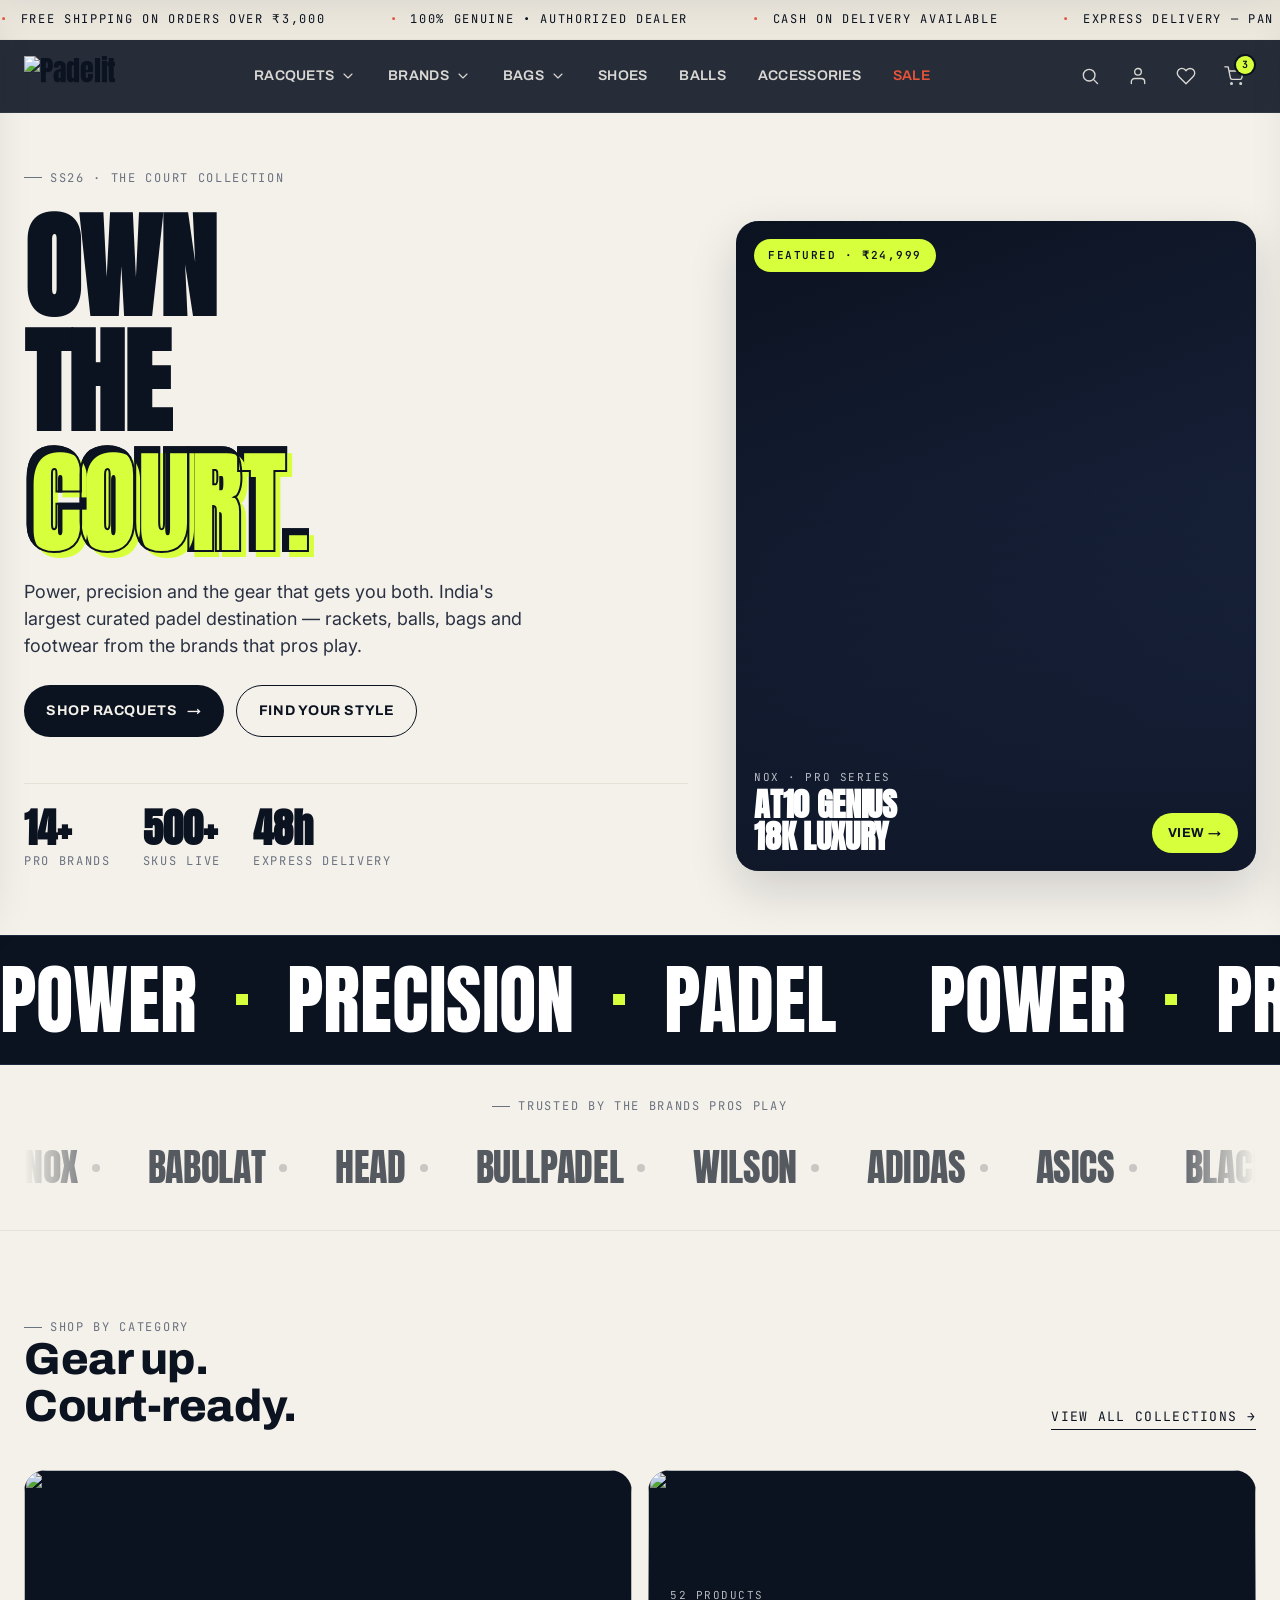
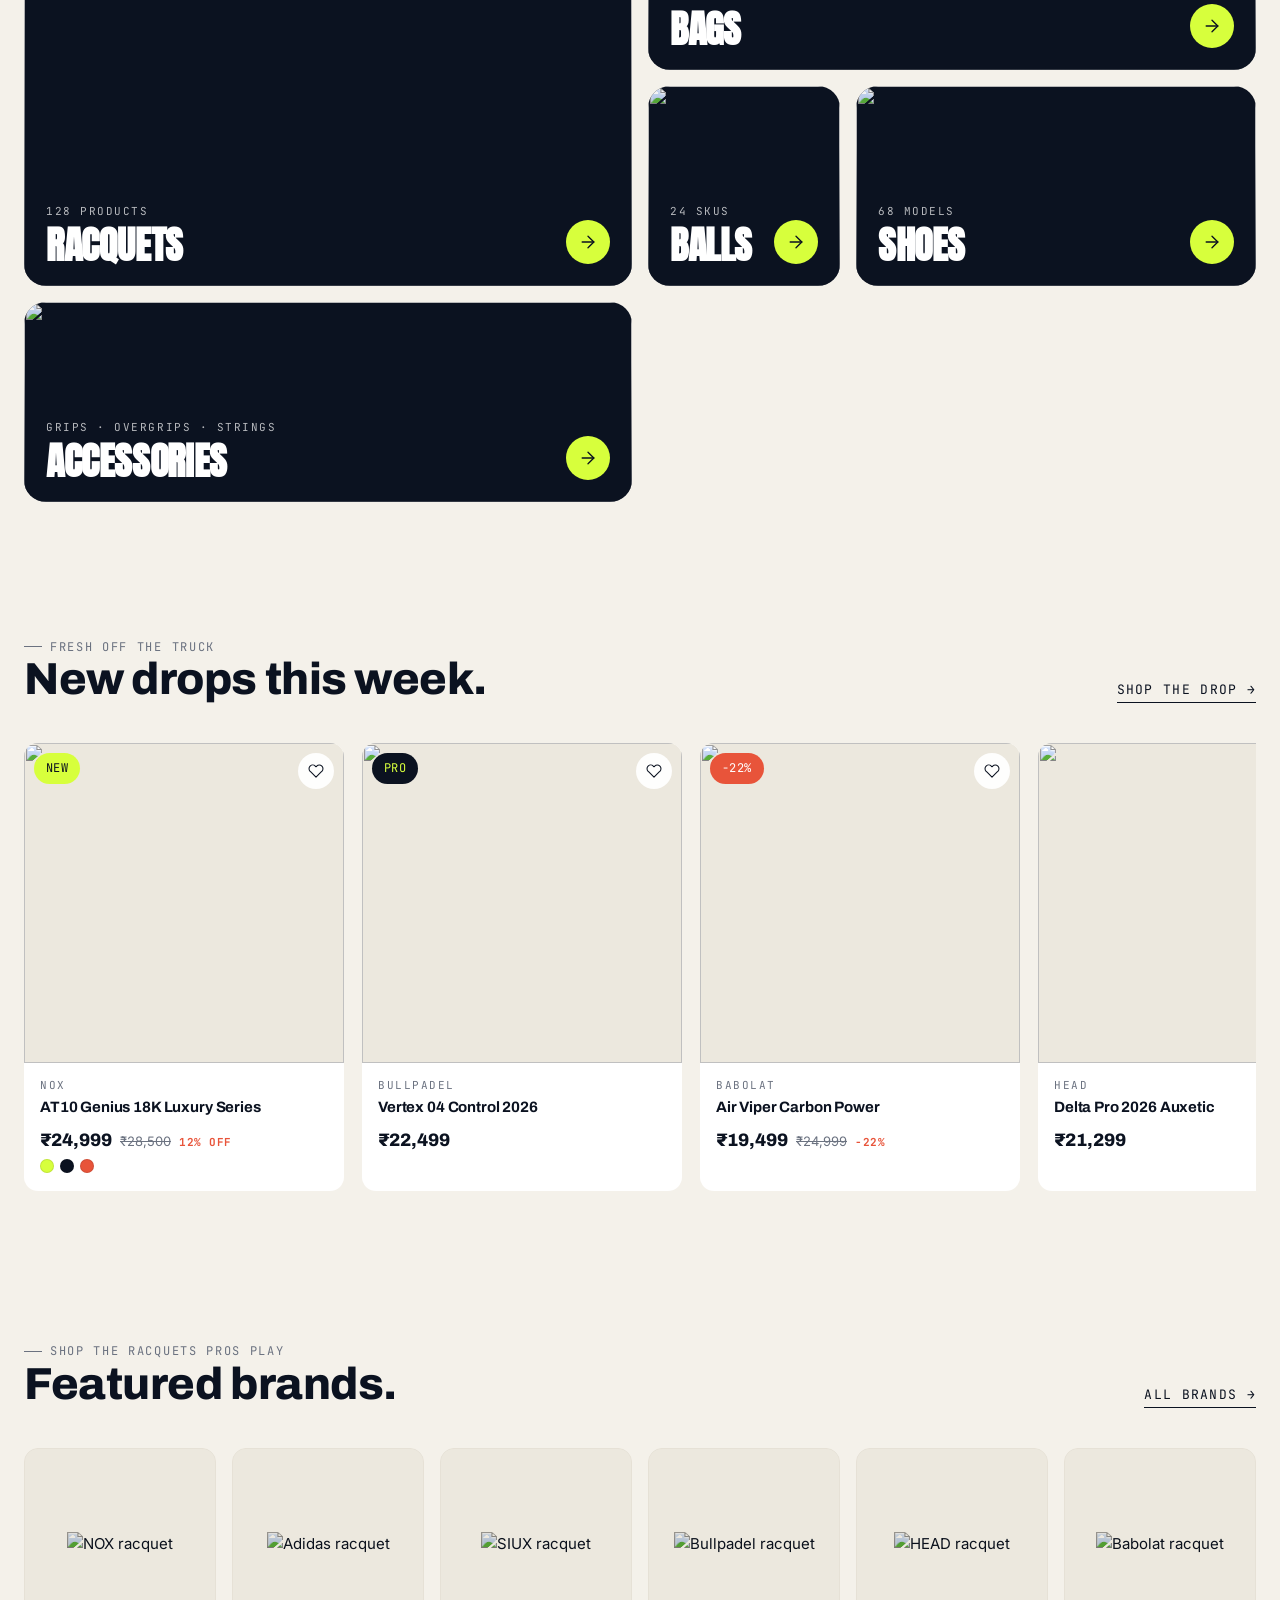
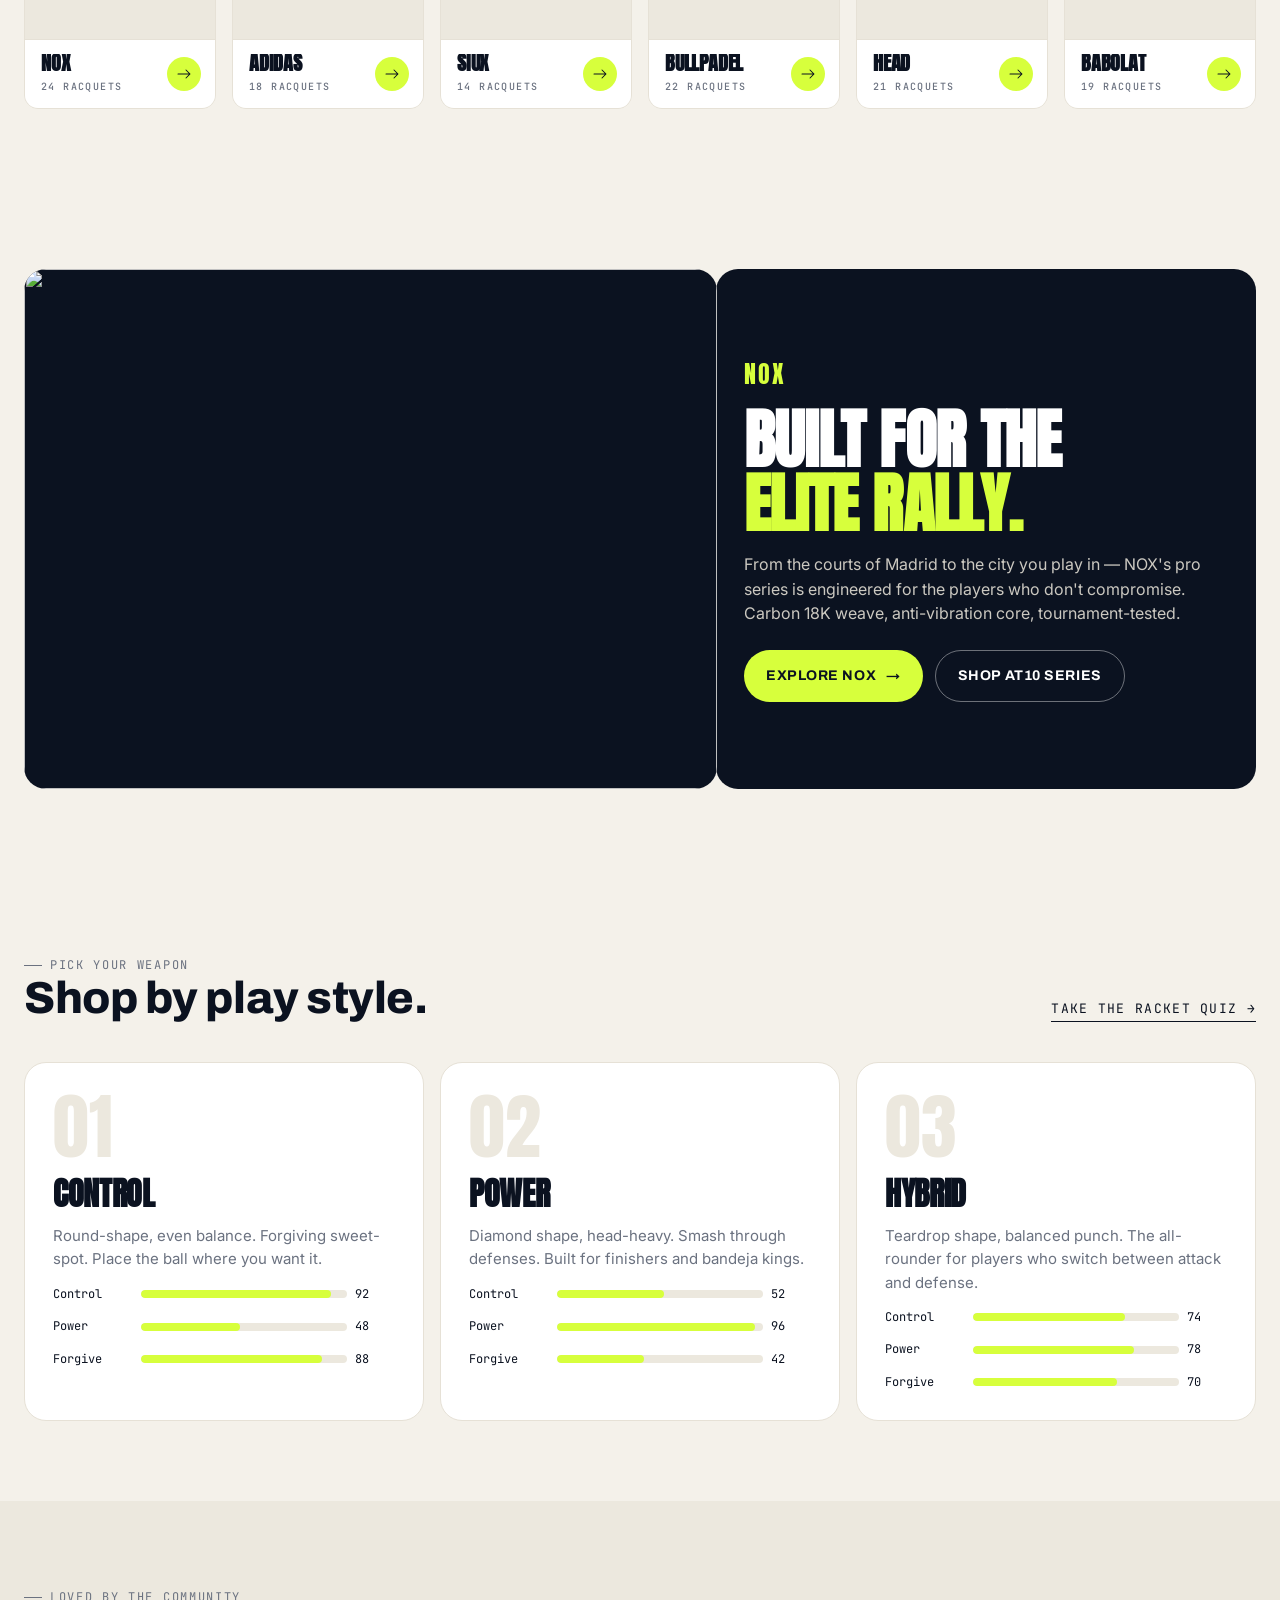
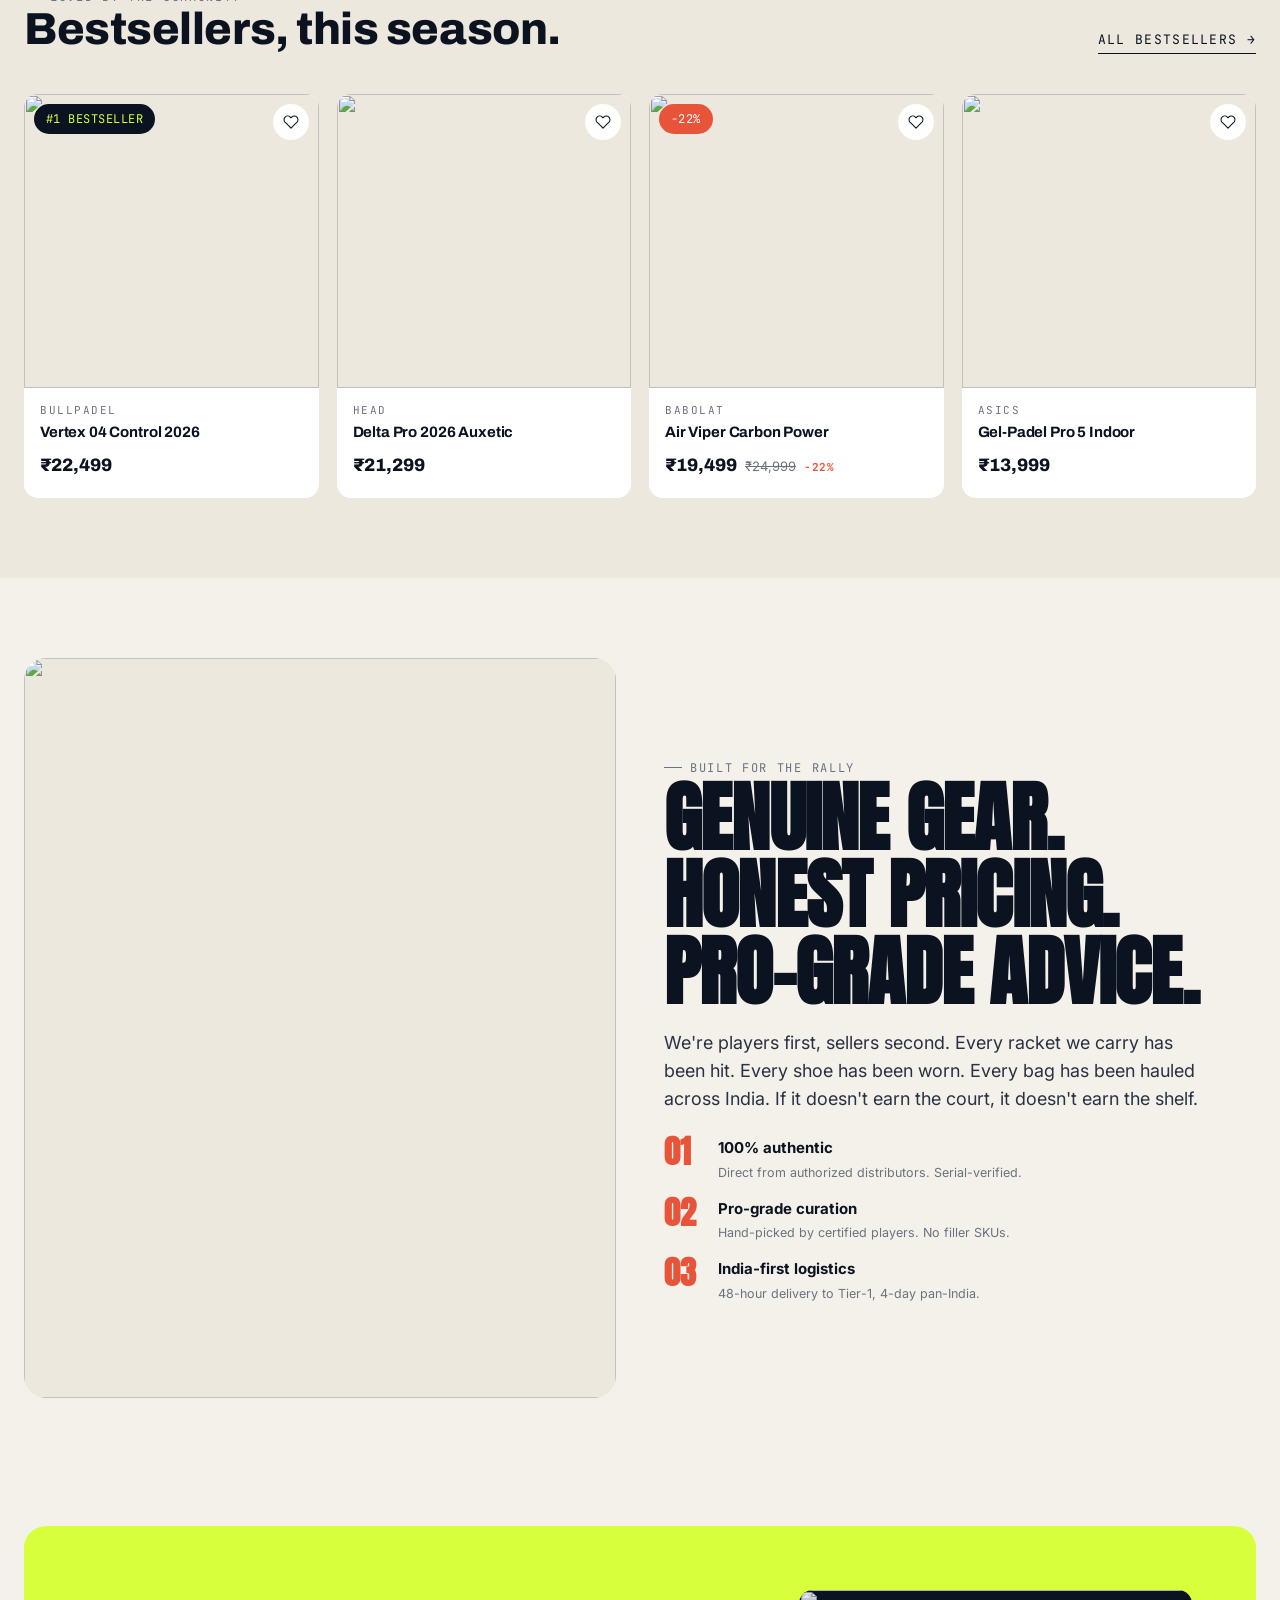
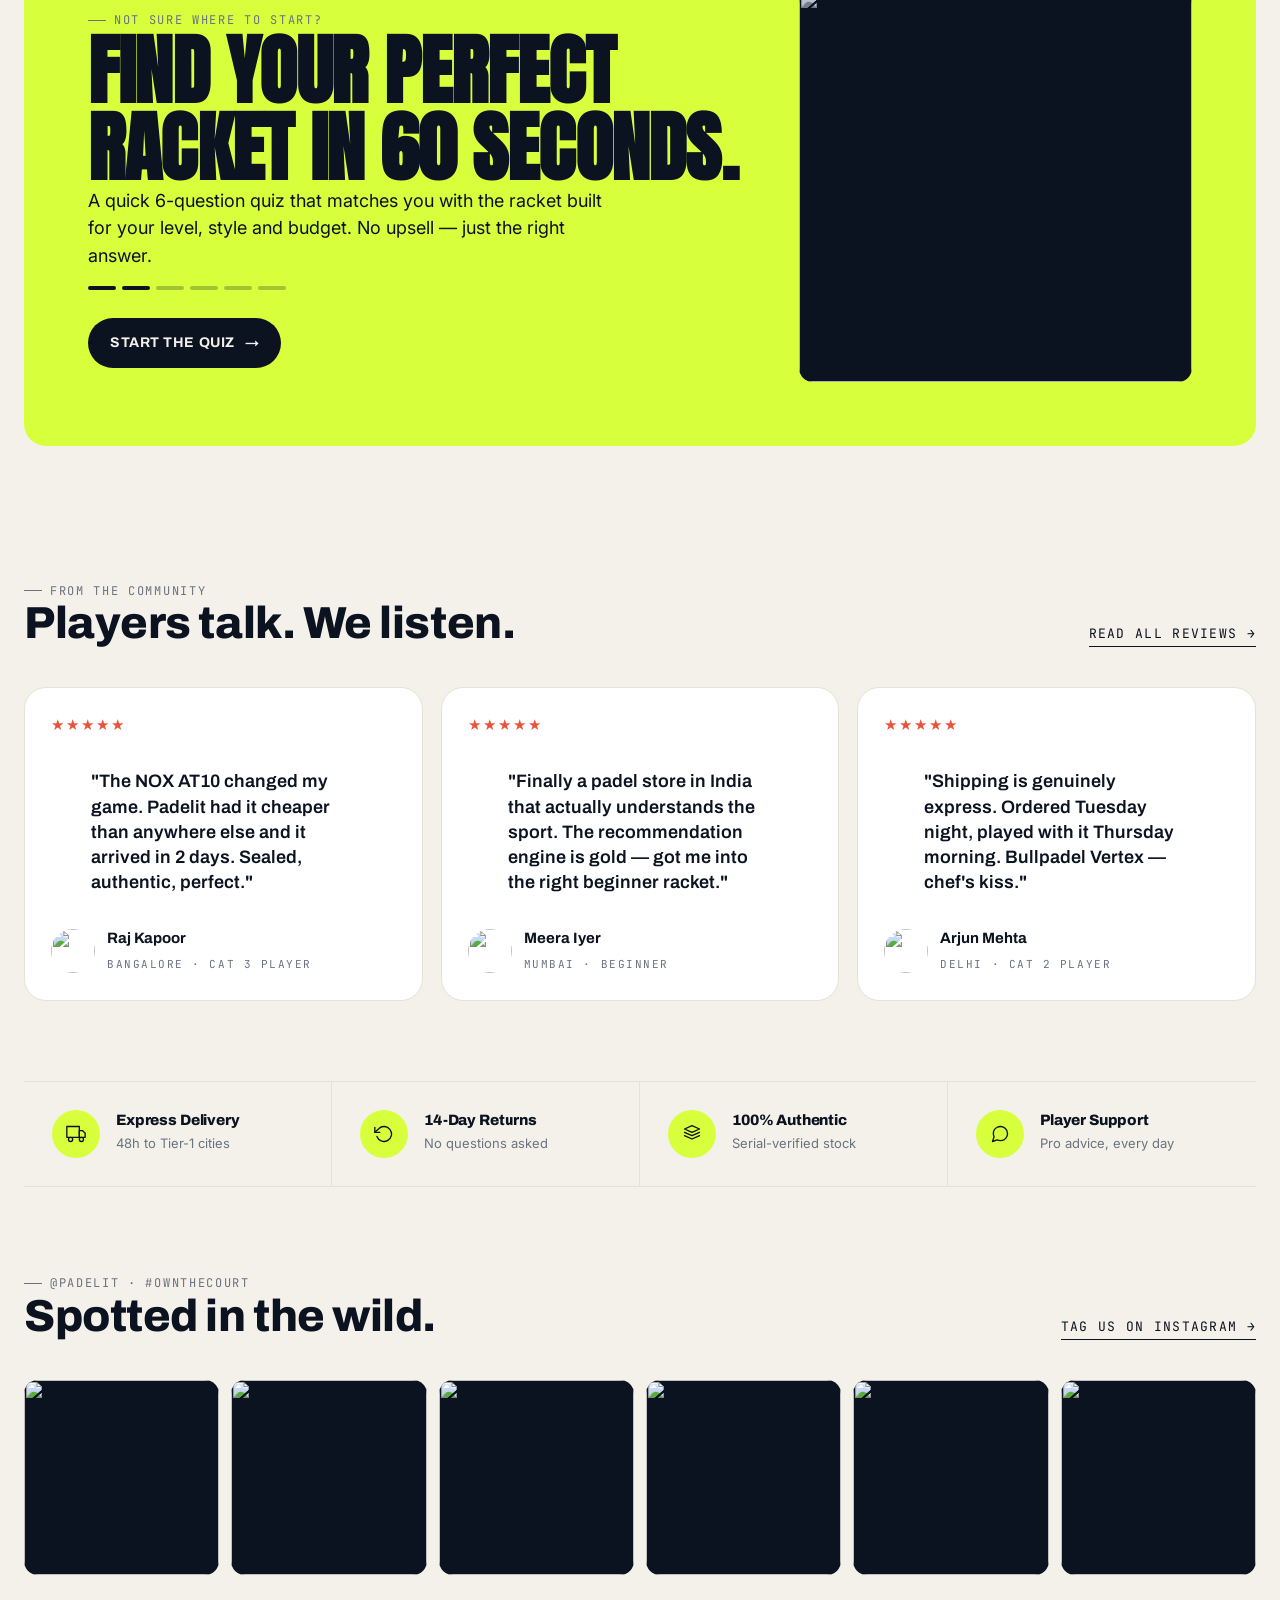
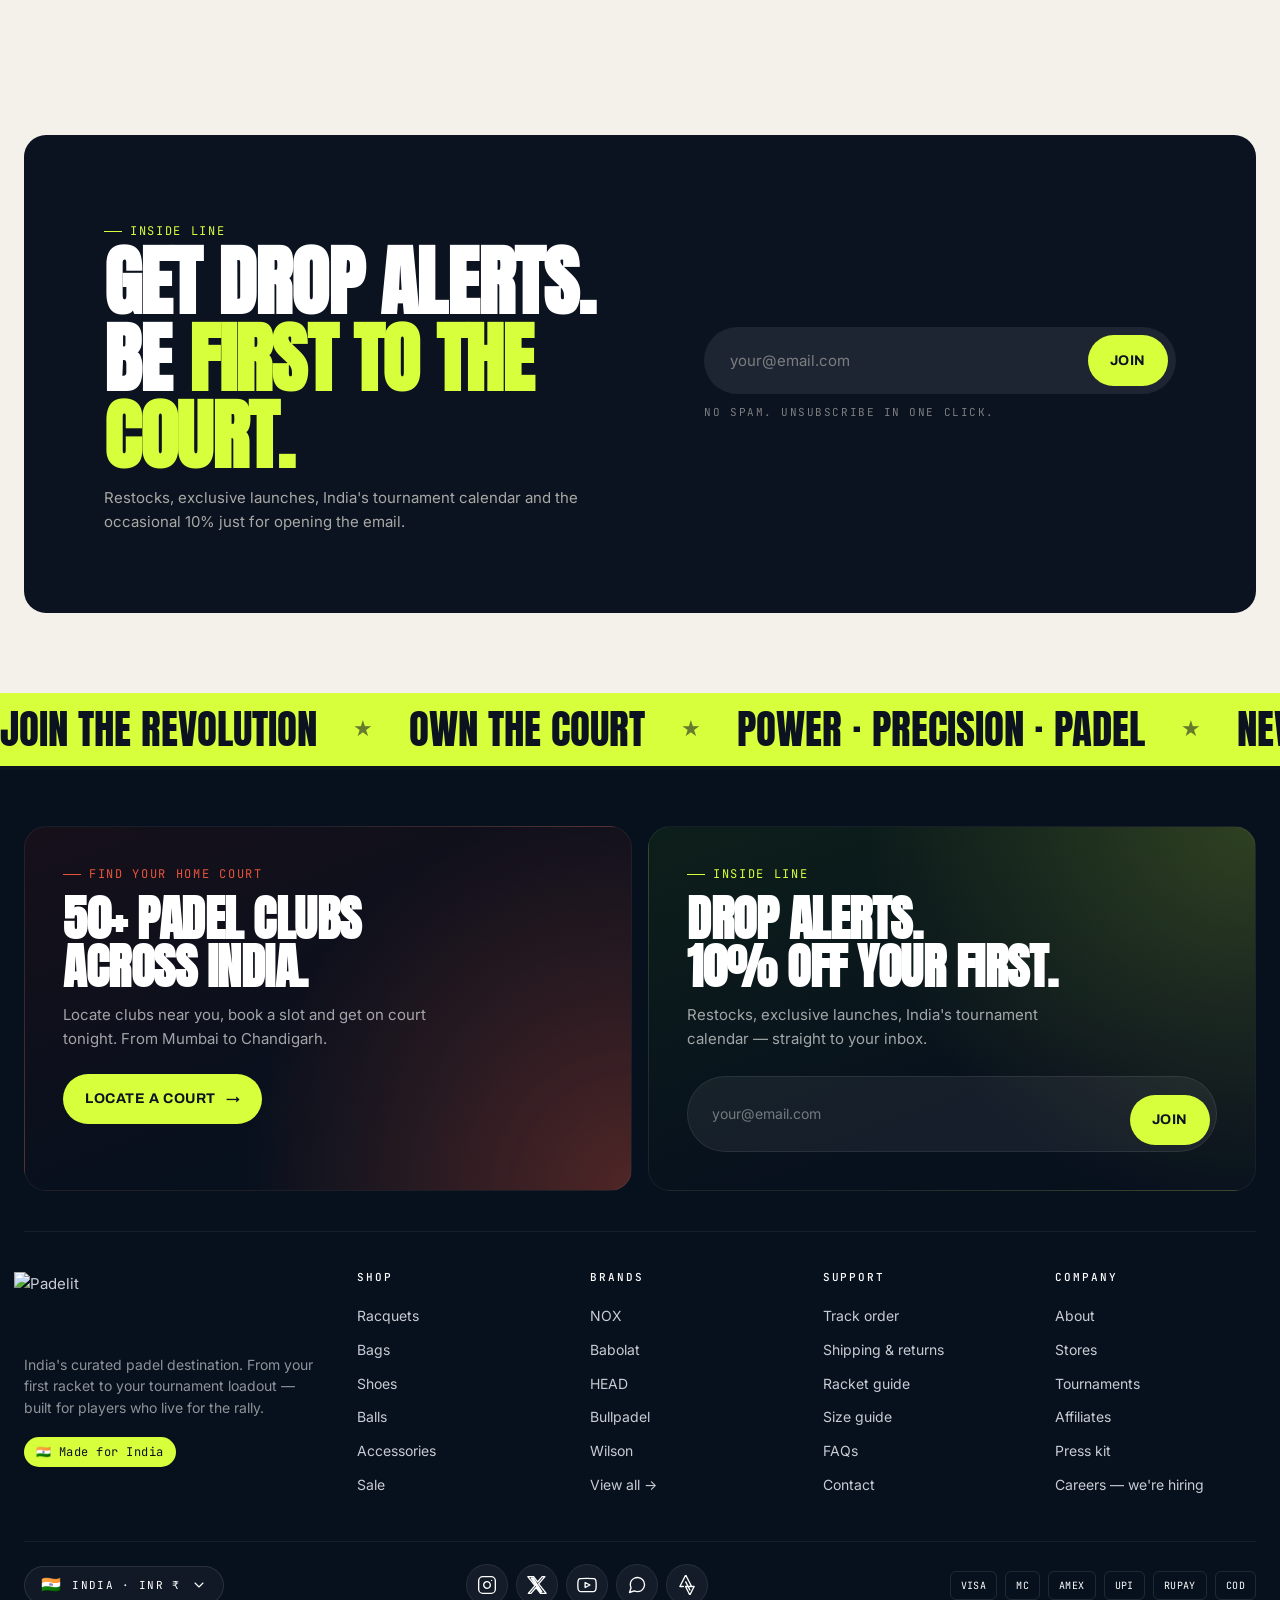
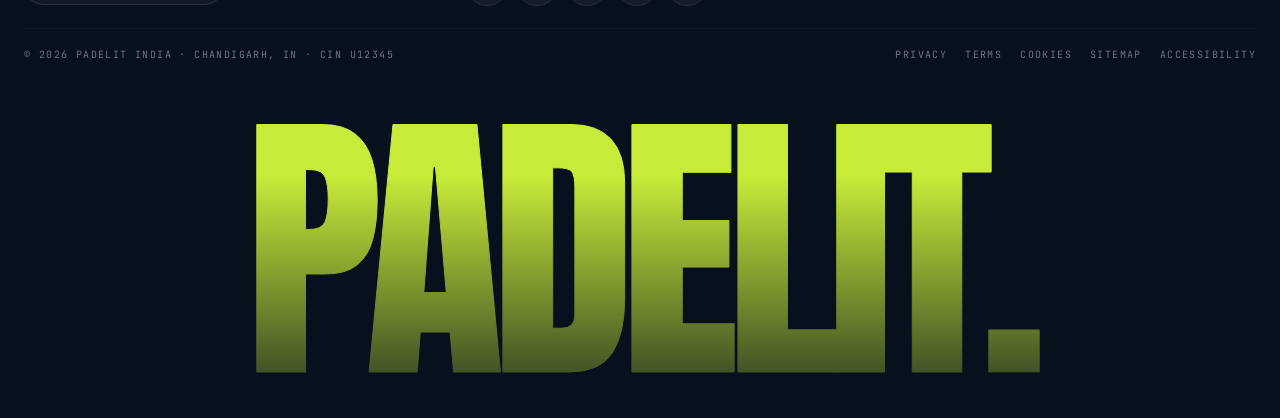
==== commit 446b5a63: "feat(ui): replace logo marquee with text - convert brandstrip from image logos to scrolling text spa" ====
--- a/index.html
+++ b/index.html
@@ -209,43 +209,17 @@
         <svg class="ico" viewBox="0 0 24 24"><circle cx="9" cy="21" r="1"/><circle cx="20" cy="21" r="1"/><path d="M1 1h4l2.68 13.39a2 2 0 0 0 2 1.61h9.72a2 2 0 0 0 2-1.61L23 6H6"/></svg>
         <span class="iconbtn__count">3</span>
       </button>
-      <button class="iconbtn only-mobile" data-open-drawer="mobileDrawer" aria-label="Menu">
-        <svg class="ico" viewBox="0 0 24 24"><line x1="3" y1="6" x2="21" y2="6"/><line x1="3" y1="12" x2="21" y2="12"/><line x1="3" y1="18" x2="21" y2="18"/></svg>
-      </button>
     </div>
   </div>
 </header>
 
 <!-- HERO -->
 <section class="hero">
-  <!-- Editorial stamp badge (mobile only — fills the right-side dead space next to OWN/THE) -->
-  <div class="hero__stamp" aria-hidden="true">
-    <svg viewBox="0 0 200 200" xmlns="http://www.w3.org/2000/svg">
-      <defs>
-        <path id="stampCircle" d="M 100,100 m -78,0 a 78,78 0 1,1 156,0 a 78,78 0 1,1 -156,0" />
-      </defs>
-      <!-- outer & inner rings -->
-      <circle cx="100" cy="100" r="92" class="ring" />
-      <circle cx="100" cy="100" r="64" class="ring" />
-      <!-- curved text that orbits the ring -->
-      <text class="curveText">
-        <textPath href="#stampCircle" startOffset="0%">PADELIT · SS 26 · PRO SERIES · INDIA · OWN THE COURT · </textPath>
-      </text>
-      <!-- six tiny dots evenly placed as decorative tick marks -->
-      <g fill="var(--c-clay)">
-        <circle cx="100" cy="14"  r="2.5"/>
-        <circle cx="186" cy="100" r="2.5"/>
-        <circle cx="100" cy="186" r="2.5"/>
-        <circle cx="14"  cy="100" r="2.5"/>
-        <circle cx="160" cy="40"  r="1.6"/>
-        <circle cx="40"  cy="160" r="1.6"/>
-      </g>
-    </svg>
-    <!-- core counter-rotates so it stays upright -->
-    <div class="hero__stamp__core">
-      <b>SS<br/>26</b>
-      <span>Edition</span>
-    </div>
+  <!-- Decorative mark — sits behind the hero title on mobile, fills the right-side dead space.
+       Big lime jersey number "26" + small vertical brand rail. Quiet, editorial, no animation. -->
+  <div class="hero__mark" aria-hidden="true">
+    <span class="hero__mark__rail">SS · INDIA EDITION · OWN THE COURT</span>
+    <span class="hero__mark__num">26</span>
   </div>
 
   <div class="container">
@@ -298,29 +272,8 @@
     </div>
     <div class="brandstrip__rail">
       <div class="brandstrip__track">
-        <div class="brandstrip__logo"><img src="https://padelit-paddle.myshopify.com/cdn/shop/files/nox_d131d97d-0f15-40ae-9c95-1ae949f4a36e.svg" alt="NOX" /></div>
-        <div class="brandstrip__logo"><img src="https://padelit-paddle.myshopify.com/cdn/shop/files/Babolat.svg" alt="Babolat" /></div>
-        <div class="brandstrip__logo"><img src="https://padelit-paddle.myshopify.com/cdn/shop/files/headLOGO.jpg" alt="HEAD" /></div>
-        <div class="brandstrip__logo"><img src="https://padelit-paddle.myshopify.com/cdn/shop/files/BULLPADEL.png" alt="Bullpadel" /></div>
-        <div class="brandstrip__logo"><img src="https://cdn.shopify.com/s/files/1/0753/3677/7945/files/wilson_b7182063-d0f1-44fa-9278-fcc694cc0145.png?v=1755672371" alt="Wilson" /></div>
-        <div class="brandstrip__logo"><img src="https://cdn.shopify.com/s/files/1/0753/3677/7945/files/Adidas-logo.jpg?v=1750239680" alt="Adidas" /></div>
-        <div class="brandstrip__logo"><img src="https://cdn.shopify.com/s/files/1/0753/3677/7945/files/asics_logo.svg?v=1766515937" alt="Asics" /></div>
-        <div class="brandstrip__logo"><img src="https://cdn.shopify.com/s/files/1/0753/3677/7945/files/Black-Crown-Logo-Header.png?v=1776879780" alt="Black Crown" /></div>
-        <div class="brandstrip__logo"><img src="https://padelit-paddle.myshopify.com/cdn/shop/files/siux.svg" alt="Siux" /></div>
-        <div class="brandstrip__logo"><img src="https://cdn.shopify.com/s/files/1/0753/3677/7945/files/volt_logo.png?v=1766515936" alt="Volt" /></div>
-        <div class="brandstrip__logo"><img src="https://cdn.shopify.com/s/files/1/0753/3677/7945/files/logo-1706726207.svg?v=1776879779" alt="Partner" /></div>
-        <!-- duplicate for seamless marquee loop -->
-        <div class="brandstrip__logo"><img src="https://padelit-paddle.myshopify.com/cdn/shop/files/nox_d131d97d-0f15-40ae-9c95-1ae949f4a36e.svg" alt="" aria-hidden="true" /></div>
-        <div class="brandstrip__logo"><img src="https://padelit-paddle.myshopify.com/cdn/shop/files/Babolat.svg" alt="" aria-hidden="true" /></div>
-        <div class="brandstrip__logo"><img src="https://padelit-paddle.myshopify.com/cdn/shop/files/headLOGO.jpg" alt="" aria-hidden="true" /></div>
-        <div class="brandstrip__logo"><img src="https://padelit-paddle.myshopify.com/cdn/shop/files/BULLPADEL.png" alt="" aria-hidden="true" /></div>
-        <div class="brandstrip__logo"><img src="https://cdn.shopify.com/s/files/1/0753/3677/7945/files/wilson_b7182063-d0f1-44fa-9278-fcc694cc0145.png?v=1755672371" alt="" aria-hidden="true" /></div>
-        <div class="brandstrip__logo"><img src="https://cdn.shopify.com/s/files/1/0753/3677/7945/files/Adidas-logo.jpg?v=1750239680" alt="" aria-hidden="true" /></div>
-        <div class="brandstrip__logo"><img src="https://cdn.shopify.com/s/files/1/0753/3677/7945/files/asics_logo.svg?v=1766515937" alt="" aria-hidden="true" /></div>
-        <div class="brandstrip__logo"><img src="https://cdn.shopify.com/s/files/1/0753/3677/7945/files/Black-Crown-Logo-Header.png?v=1776879780" alt="" aria-hidden="true" /></div>
-        <div class="brandstrip__logo"><img src="https://padelit-paddle.myshopify.com/cdn/shop/files/siux.svg" alt="" aria-hidden="true" /></div>
-        <div class="brandstrip__logo"><img src="https://cdn.shopify.com/s/files/1/0753/3677/7945/files/volt_logo.png?v=1766515936" alt="" aria-hidden="true" /></div>
-        <div class="brandstrip__logo"><img src="https://cdn.shopify.com/s/files/1/0753/3677/7945/files/logo-1706726207.svg?v=1776879779" alt="" aria-hidden="true" /></div>
+        <span>NOX</span><span>BABOLAT</span><span>HEAD</span><span>BULLPADEL</span><span>WILSON</span><span>ADIDAS</span><span>ASICS</span><span>BLACK CROWN</span><span>SIUX</span><span>VOLT</span>
+        <span>NOX</span><span>BABOLAT</span><span>HEAD</span><span>BULLPADEL</span><span>WILSON</span><span>ADIDAS</span><span>ASICS</span><span>BLACK CROWN</span><span>SIUX</span><span>VOLT</span>
       </div>
     </div>
   </div>
@@ -549,6 +502,93 @@
   </div>
 </section>
 
+<!-- FEATURED BRANDS -->
+<section class="section">
+  <div class="container">
+    <div class="section-head">
+      <div>
+        <span class="eyebrow">Shop the racquets pros play</span>
+        <h2>Featured brands.</h2>
+      </div>
+      <a href="brand.html" class="link">All brands →</a>
+    </div>
+    <div class="collections-grid">
+      <a href="brand.html" class="coll-card" aria-label="Shop NOX racquets">
+        <div class="coll-card__media">
+          <img src="https://padelit.in/cdn/shop/files/bea3c9cd63a654d46e0799715b8b0e2a.webp?v=1765309246&width=600" alt="NOX racquet" loading="lazy" />
+        </div>
+        <div class="coll-card__cap">
+          <div>
+            <h3>NOX</h3>
+            <small>24 racquets</small>
+          </div>
+          <span class="coll-card__arrow" aria-hidden="true"><svg viewBox="0 0 14 10" fill="none"><path d="M8.537.808a.5.5 0 0 1 .817-.162l4 4a.5.5 0 0 1 0 .708l-4 4a.5.5 0 1 1-.708-.708L11.793 5.5H1a.5.5 0 0 1 0-1h10.793L8.646 1.354a.5.5 0 0 1-.109-.546" fill="currentColor" fill-rule="evenodd" clip-rule="evenodd"/></svg></span>
+        </div>
+      </a>
+      <a href="brand.html" class="coll-card" aria-label="Shop Adidas racquets">
+        <div class="coll-card__media">
+          <img src="https://padelit.in/cdn/shop/files/f087dc990e3a1ac2b514d61ca33f0c42.webp?v=1768472184&width=600" alt="Adidas racquet" loading="lazy" />
+        </div>
+        <div class="coll-card__cap">
+          <div>
+            <h3>Adidas</h3>
+            <small>18 racquets</small>
+          </div>
+          <span class="coll-card__arrow" aria-hidden="true"><svg viewBox="0 0 14 10" fill="none"><path d="M8.537.808a.5.5 0 0 1 .817-.162l4 4a.5.5 0 0 1 0 .708l-4 4a.5.5 0 1 1-.708-.708L11.793 5.5H1a.5.5 0 0 1 0-1h10.793L8.646 1.354a.5.5 0 0 1-.109-.546" fill="currentColor" fill-rule="evenodd" clip-rule="evenodd"/></svg></span>
+        </div>
+      </a>
+      <a href="brand.html" class="coll-card" aria-label="Shop SIUX racquets">
+        <div class="coll-card__media">
+          <img src="https://padelit.in/cdn/shop/collections/1_74ba2787-092c-4e35-8261-3e2ab59e4683.webp?v=1756982856&width=600" alt="SIUX racquet" loading="lazy" />
+        </div>
+        <div class="coll-card__cap">
+          <div>
+            <h3>SIUX</h3>
+            <small>14 racquets</small>
+          </div>
+          <span class="coll-card__arrow" aria-hidden="true"><svg viewBox="0 0 14 10" fill="none"><path d="M8.537.808a.5.5 0 0 1 .817-.162l4 4a.5.5 0 0 1 0 .708l-4 4a.5.5 0 1 1-.708-.708L11.793 5.5H1a.5.5 0 0 1 0-1h10.793L8.646 1.354a.5.5 0 0 1-.109-.546" fill="currentColor" fill-rule="evenodd" clip-rule="evenodd"/></svg></span>
+        </div>
+      </a>
+      <a href="brand.html" class="coll-card" aria-label="Shop Bullpadel racquets">
+        <div class="coll-card__media">
+          <img src="https://padelit.in/cdn/shop/files/1_ca6eca46-b202-4bf3-91e5-d960a2ac575f.webp?v=1756731664&width=600" alt="Bullpadel racquet" loading="lazy" />
+        </div>
+        <div class="coll-card__cap">
+          <div>
+            <h3>Bullpadel</h3>
+            <small>22 racquets</small>
+          </div>
+          <span class="coll-card__arrow" aria-hidden="true"><svg viewBox="0 0 14 10" fill="none"><path d="M8.537.808a.5.5 0 0 1 .817-.162l4 4a.5.5 0 0 1 0 .708l-4 4a.5.5 0 1 1-.708-.708L11.793 5.5H1a.5.5 0 0 1 0-1h10.793L8.646 1.354a.5.5 0 0 1-.109-.546" fill="currentColor" fill-rule="evenodd" clip-rule="evenodd"/></svg></span>
+        </div>
+      </a>
+      <a href="brand.html" class="coll-card" aria-label="Shop HEAD racquets">
+        <div class="coll-card__media">
+          <img src="https://padelit.in/cdn/shop/collections/speed-pro-2025_1.webp?v=1756983149&width=600" alt="HEAD racquet" loading="lazy" />
+        </div>
+        <div class="coll-card__cap">
+          <div>
+            <h3>HEAD</h3>
+            <small>21 racquets</small>
+          </div>
+          <span class="coll-card__arrow" aria-hidden="true"><svg viewBox="0 0 14 10" fill="none"><path d="M8.537.808a.5.5 0 0 1 .817-.162l4 4a.5.5 0 0 1 0 .708l-4 4a.5.5 0 1 1-.708-.708L11.793 5.5H1a.5.5 0 0 1 0-1h10.793L8.646 1.354a.5.5 0 0 1-.109-.546" fill="currentColor" fill-rule="evenodd" clip-rule="evenodd"/></svg></span>
+        </div>
+      </a>
+      <a href="brand.html" class="coll-card" aria-label="Shop Babolat racquets">
+        <div class="coll-card__media">
+          <img src="https://padelit.in/cdn/shop/collections/150158-Technical_Viper_Juan_Lebron-100-1-Face.webp?v=1756971757&width=600" alt="Babolat racquet" loading="lazy" />
+        </div>
+        <div class="coll-card__cap">
+          <div>
+            <h3>Babolat</h3>
+            <small>19 racquets</small>
+          </div>
+          <span class="coll-card__arrow" aria-hidden="true"><svg viewBox="0 0 14 10" fill="none"><path d="M8.537.808a.5.5 0 0 1 .817-.162l4 4a.5.5 0 0 1 0 .708l-4 4a.5.5 0 1 1-.708-.708L11.793 5.5H1a.5.5 0 0 1 0-1h10.793L8.646 1.354a.5.5 0 0 1-.109-.546" fill="currentColor" fill-rule="evenodd" clip-rule="evenodd"/></svg></span>
+        </div>
+      </a>
+    </div>
+  </div>
+</section>
+
 <!-- BRAND SPOTLIGHT -->
 <section class="section">
   <div class="container">
--- a/assets/css/style.css
+++ b/assets/css/style.css
@@ -455,73 +455,54 @@
   font-family: var(--f-mono); font-size: 11px; letter-spacing: .14em; text-transform: uppercase; font-weight: 600;
 }
 
-/* Editorial stamp/badge — rotates slowly, fills the hero right-side dead space on mobile */
-.hero__stamp {
+/* Decorative jersey number — fills the hero right-side dead space on mobile.
+   Sports-magazine vibe: massive Anton "26" in lime with navy outline,
+   sits behind the title (z-index: 0). Small vertical wayfinding text beside it. */
+.hero__mark {
   display: none;
-  pointer-events: none;
-  user-select: none;
+  pointer-events: none; user-select: none;
 }
 @media (max-width: 1023px) {
-  .hero__stamp {
-    display: block;
+  .hero__mark {
+    display: flex;
+    align-items: flex-end;
+    gap: 8px;
     position: absolute;
-    width: 132px; height: 132px;
-    right: 12px; top: 96px;
-    z-index: 1;
-    animation: stampSpin 28s linear infinite;
+    right: -10px;
+    top: 70px;
+    z-index: 0;          /* sits BEHIND the title text — hero__left is z-index: 2 */
   }
 }
 @media (max-width: 480px) {
-  .hero__stamp { width: 104px; height: 104px; top: 84px; right: 6px; }
-}
-.hero__stamp svg { width: 100%; height: 100%; display: block; overflow: visible; }
-.hero__stamp .ring {
-  fill: none;
-  stroke: var(--c-navy);
-  stroke-width: 1.5;
-  opacity: .35;
-}
-.hero__stamp .curveText {
-  fill: var(--c-navy);
+  .hero__mark { top: 56px; right: -12px; gap: 4px; }
+}
+
+.hero__mark__num {
+  font-family: var(--f-display);
+  font-size: clamp(7rem, 32vw, 13rem);
+  line-height: 0.78;
+  letter-spacing: -.06em;
+  color: var(--c-lime);
+  -webkit-text-stroke: 2.5px var(--c-navy);
+  text-stroke: 2.5px var(--c-navy);
+  transform: rotate(-6deg);
+  transform-origin: bottom right;
+  opacity: .85;
+}
+.hero__mark__rail {
+  writing-mode: vertical-rl;
+  transform: rotate(180deg);
   font-family: var(--f-mono);
-  font-size: 11px;
-  letter-spacing: 3.5px;
-  font-weight: 600;
+  font-size: 10px;
+  letter-spacing: .28em;
   text-transform: uppercase;
-}
-.hero__stamp .core {
-  display: inline-block;        /* (centered text uses x/y) */
-}
-.hero__stamp__core {
-  position: absolute; inset: 0;
-  display: flex; flex-direction: column; align-items: center; justify-content: center;
-  text-align: center;
-  animation: stampSpinInverse 28s linear infinite;   /* keeps the centre text upright */
-}
-.hero__stamp__core b {
-  font-family: var(--f-display);
-  font-size: clamp(1.8rem, 4vw, 2.6rem);
-  line-height: 0.9;
   color: var(--c-navy);
-  letter-spacing: -0.02em;
-}
-.hero__stamp__core span {
-  font-family: var(--f-mono);
-  font-size: 9px;
-  letter-spacing: .18em;
-  text-transform: uppercase;
-  color: var(--c-clay);
-  margin-top: 4px;
-}
-@keyframes stampSpin {
-  to { transform: rotate(360deg); }
-}
-@keyframes stampSpinInverse {
-  to { transform: rotate(-360deg); }
-}
-@media (prefers-reduced-motion: reduce) {
-  .hero__stamp,
-  .hero__stamp__core { animation: none; }
+  opacity: .55;
+  padding-bottom: 12px;
+}
+@media (max-width: 480px) {
+  .hero__mark__rail { display: none; }   /* phone too narrow — keep just the big number */
+  .hero__mark__num  { font-size: 8.5rem; -webkit-text-stroke-width: 2px; }
 }
 
 .hero-marquee {
@@ -535,39 +516,145 @@
 .hero-marquee__track span em { font-style: normal; color: var(--c-lime); }
 .hero-marquee__track svg { width: 28px; height: 28px; color: var(--c-lime); }
 
-/* ---------- 8. BRAND STRIP (real logos) ---------- */
-.brandstrip { background: var(--c-bone); padding: 36px 0; border-bottom: 1px solid var(--c-line); }
+/* ---------- 8. BRAND STRIP (text marquee — logos to come later) ---------- */
+.brandstrip { background: var(--c-bone); padding: 32px 0; border-bottom: 1px solid var(--c-line); position: relative; }
 .brandstrip__head { display: flex; align-items: center; justify-content: center; gap: 12px; margin-bottom: 22px; }
 .brandstrip__rail {
   overflow: hidden; position: relative;
-  /* fade edges so logos appear to dissolve in/out */
-  -webkit-mask-image: linear-gradient(90deg, transparent, #000 8%, #000 92%, transparent);
-          mask-image: linear-gradient(90deg, transparent, #000 8%, #000 92%, transparent);
-}
+}
+/* Edge fades */
+.brandstrip__rail::before,
+.brandstrip__rail::after {
+  content: ""; position: absolute; top: 0; bottom: 0; width: 80px;
+  z-index: 2; pointer-events: none;
+}
+.brandstrip__rail::before { left: 0;  background: linear-gradient(90deg,  var(--c-bone), transparent); }
+.brandstrip__rail::after  { right: 0; background: linear-gradient(-90deg, var(--c-bone), transparent); }
 .brandstrip__track {
-  display: flex; gap: 72px; align-items: center;
+  display: flex; gap: 48px; align-items: center;
   animation: ticker 40s linear infinite;
-  width: max-content;        /* keep flex children on one row */
-}
-.brandstrip__logo {
-  flex: 0 0 auto;
-  width: 130px; height: 56px;
-  display: inline-flex; align-items: center; justify-content: center;
-}
-.brandstrip__logo img {
-  max-height: 100%; max-width: 100%;
+  width: max-content;
+}
+.brandstrip__track span {
+  font-family: var(--f-display);
+  font-size: clamp(1.5rem, 3vw, 2.4rem);
+  letter-spacing: -.01em; text-transform: uppercase;
+  color: var(--c-navy); opacity: .68; white-space: nowrap;
+  display: inline-flex; align-items: center; gap: 14px;
+  transition: opacity var(--t-fast), color var(--t-fast);
+}
+.brandstrip__track span:hover { opacity: 1; color: var(--c-clay); }
+.brandstrip__track span::after {
+  content: ""; width: 8px; height: 8px; border-radius: 50%;
+  background: var(--c-navy); opacity: .28;
+}
+@media (max-width: 768px) {
+  .brandstrip__track { gap: 32px; }
+  .brandstrip__rail::before, .brandstrip__rail::after { width: 40px; }
+}
+
+/* ---------- 8b. FEATURED BRANDS (6-card grid) ---------- */
+.collections-grid {
+  display: grid; gap: 16px;
+  grid-template-columns: repeat(6, 1fr);
+}
+@media (max-width: 1200px) { .collections-grid { grid-template-columns: repeat(3, 1fr); } }
+@media (max-width: 600px)  { .collections-grid { grid-template-columns: repeat(2, 1fr); gap: 12px; } }
+
+.coll-card {
+  display: flex; flex-direction: column;
+  background: var(--c-bone-2);
+  border-radius: var(--r-md);
+  overflow: hidden;
+  border: 1px solid var(--c-line);
+  transition: transform var(--t-fast) var(--ease),
+              box-shadow var(--t-fast) var(--ease),
+              border-color var(--t-fast);
+}
+.coll-card:hover {
+  transform: translateY(-4px);
+  box-shadow: var(--sh-2);
+  border-color: var(--c-line-2);
+}
+
+/* Image area — contain (not cover) so racket photos fit nicely with breathing room */
+.coll-card__media {
+  aspect-ratio: 1;
+  display: flex; align-items: center; justify-content: center;
+  padding: 18px;
+  background: var(--c-bone-2);
+  isolation: isolate;            /* contain blend mode to this scope, prevents weird stacking */
+}
+.coll-card__media img {
+  max-width: 100%; max-height: 100%;
   width: auto; height: auto;
   object-fit: contain;
-  opacity: .68;
-  filter: grayscale(0.5) contrast(1.05);
-  mix-blend-mode: multiply;   /* hides white bgs on JPG/PNG logos against bone */
-  transition: opacity var(--t-fast), filter var(--t-fast);
-}
-.brandstrip__track:hover { animation-play-state: paused; }
-.brandstrip__logo:hover img { opacity: 1; filter: none; }
-@media (max-width: 768px) {
-  .brandstrip__track { gap: 48px; }
-  .brandstrip__logo { width: 100px; height: 44px; }
+  transition: transform .7s var(--ease);
+  /* multiply blends white-background pixels into the bone-2 card surface,
+     so source images shipping with a hard white bg (SIUX, Bullpadel, etc.)
+     render as if they were transparent — same look as the true-PNG ones. */
+  mix-blend-mode: multiply;
+}
+.coll-card:hover .coll-card__media img {
+  transform: scale(1.06) rotate(-3deg);
+}
+
+/* Caption bar — consistent height regardless of brand name length */
+.coll-card__cap {
+  background: var(--c-surface);
+  padding: 14px 14px 14px 16px;
+  display: grid;
+  grid-template-columns: 1fr auto;
+  align-items: center;
+  gap: 8px;
+  border-top: 1px solid var(--c-line);
+  min-height: 64px;
+}
+.coll-card__cap h3 {
+  font-family: var(--f-display);
+  font-size: clamp(1.05rem, 1.55vw, 1.4rem);
+  text-transform: uppercase;
+  line-height: 1;
+  letter-spacing: -.01em;
+  color: var(--c-navy);
+  margin: 0;
+  white-space: nowrap;
+  overflow: hidden;
+  text-overflow: ellipsis;
+}
+.coll-card__cap small {
+  display: block;
+  font-family: var(--f-mono);
+  font-size: 10px;
+  letter-spacing: .14em;
+  text-transform: uppercase;
+  color: var(--c-mute);
+  margin-top: 5px;
+  font-weight: 500;
+}
+.coll-card__arrow {
+  width: 34px; height: 34px;
+  border-radius: 50%;
+  background: var(--c-lime);
+  color: var(--c-navy);
+  display: inline-flex; align-items: center; justify-content: center;
+  flex: none;
+  transition: transform var(--t) var(--ease), background var(--t-fast);
+}
+.coll-card__arrow svg { width: 14px; height: 10px; }
+.coll-card:hover .coll-card__arrow {
+  transform: rotate(-45deg);
+  background: var(--c-clay);
+  color: #fff;
+}
+
+@media (max-width: 600px) {
+  .coll-card__media { padding: 12px; }
+  .coll-card__cap { padding: 10px 12px; min-height: 56px; }
+  .coll-card__cap h3 { font-size: 1rem; }
+  .coll-card__cap small { font-size: 9px; margin-top: 3px; }
+  .coll-card__arrow { width: 28px; height: 28px; }
+  .coll-card__arrow svg { width: 11px; height: 8px; }
 }
 
 /* ---------- 9. BENTO CATEGORY GRID ---------- */
@@ -906,9 +993,25 @@
 @media (max-width: 1024px) { .footer__nav { grid-template-columns: 1fr 1fr 1fr; } .footer__nav__brand { grid-column: 1 / -1; } }
 @media (max-width: 600px)  { .footer__nav { grid-template-columns: 1fr 1fr; } .footer__nav__brand { grid-column: 1 / -1; } }
 
-.footer__nav__brand { display: flex; flex-direction: column; gap: 14px; }
-.footer__nav__brand p { color: rgba(255,255,255,.55); max-width: 320px; font-size: var(--fs-14); }
-.footer__nav__brand .brand-img { height: 48px; }
+.footer__nav__brand {
+  display: flex; flex-direction: column;
+  align-items: flex-start;     /* every child snaps to the same left edge */
+  gap: 18px;
+}
+.footer__nav__brand p {
+  color: rgba(255,255,255,.55);
+  max-width: 320px;
+  font-size: var(--fs-14);
+  margin: 0;
+}
+.footer__nav__brand .brand-img {
+  height: 64px;
+  /* The source SVG has built-in whitespace around the wordmark.
+     Negative margin shifts the visible letters back into alignment
+     with the tagline + pill on the same left edge. */
+  margin-left: -10px;
+  filter: none;                /* drop a tiny shadow looks muddy on dark footer */
+}
 
 /* Utility row — region + social + payments */
 .footer__util {
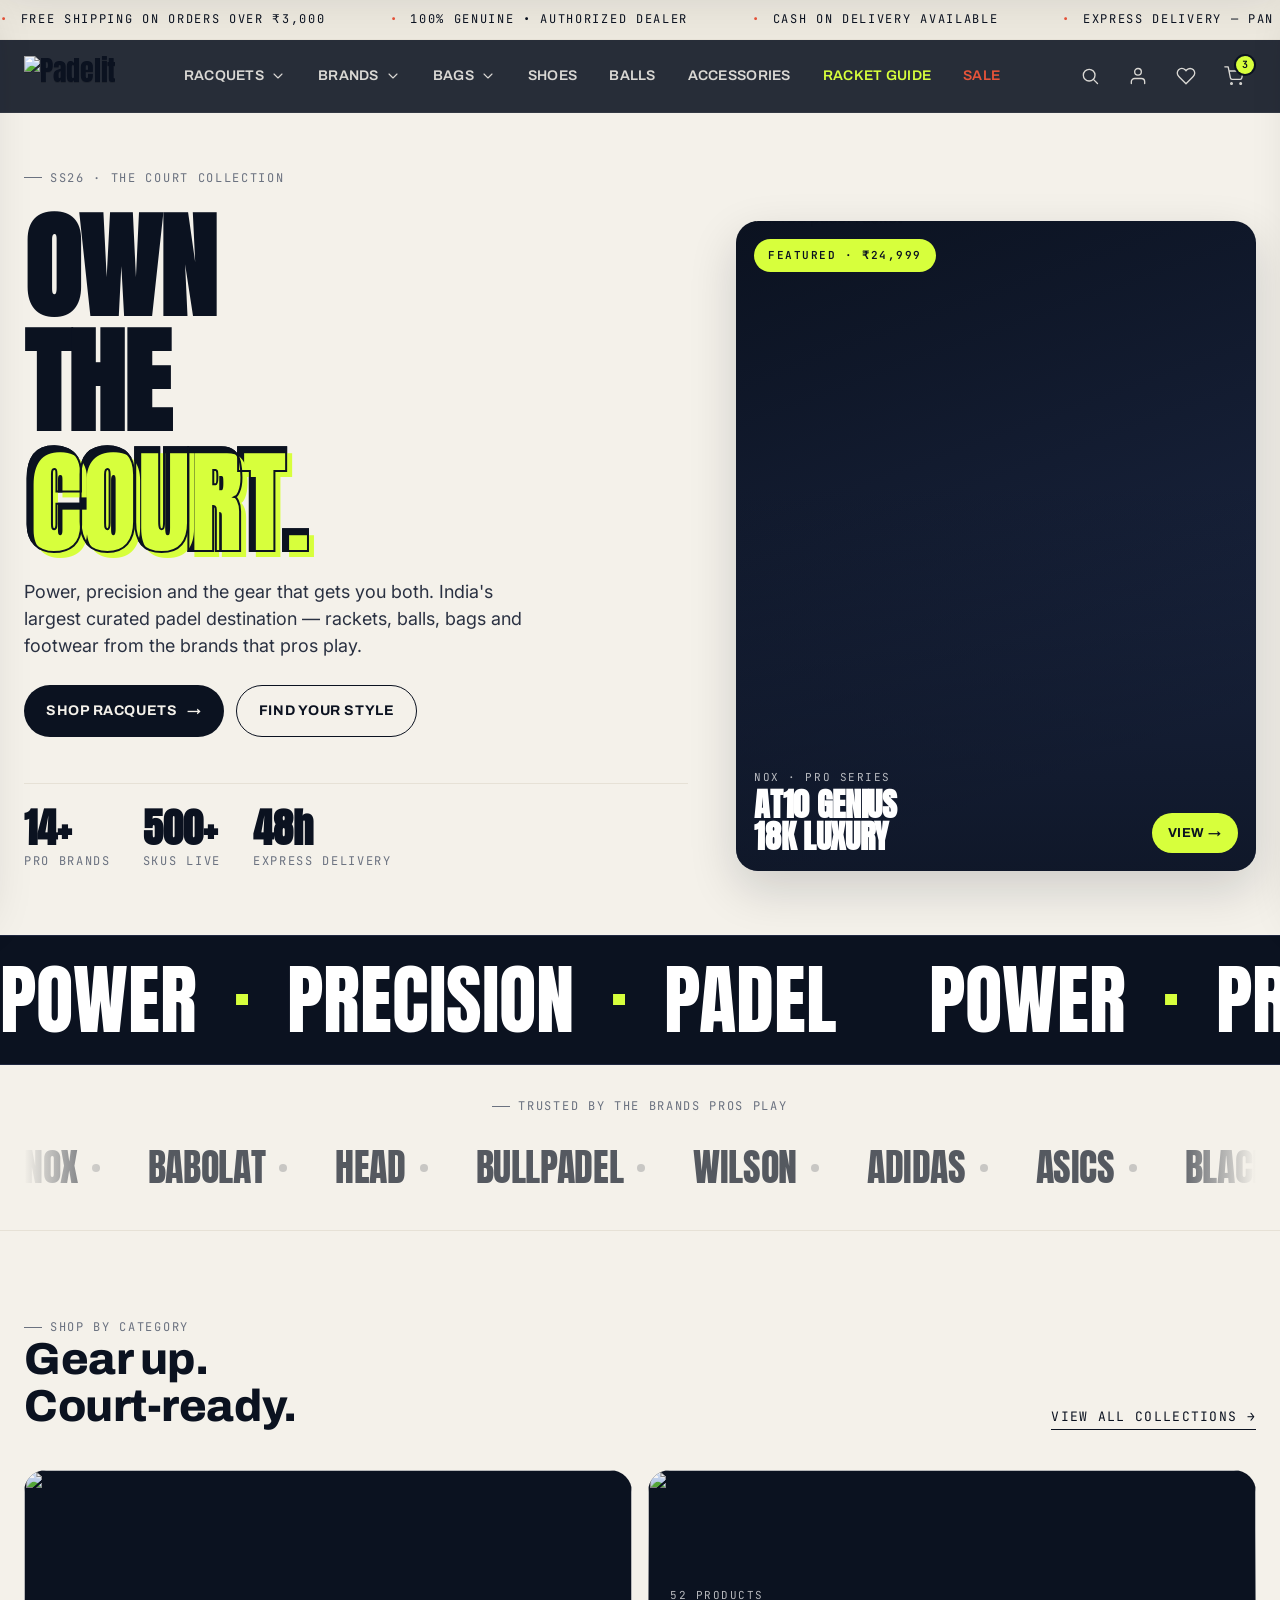
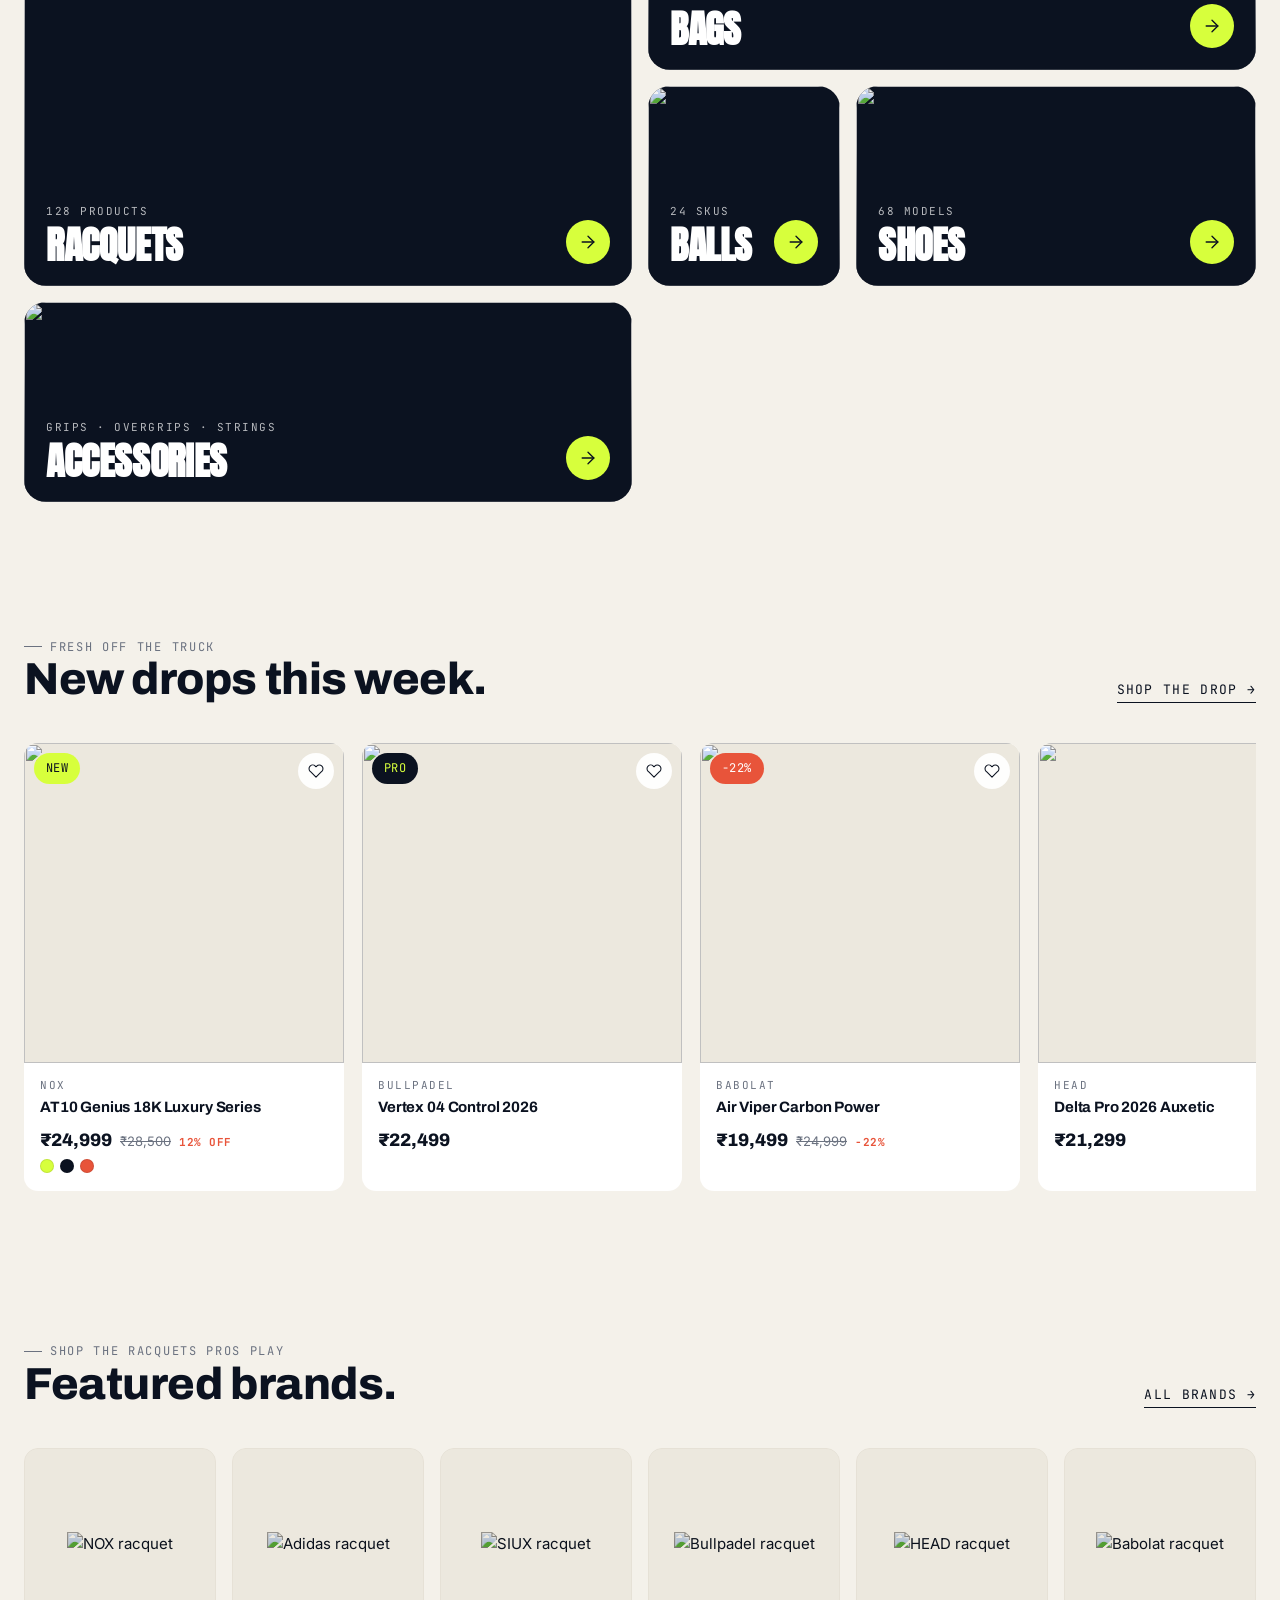
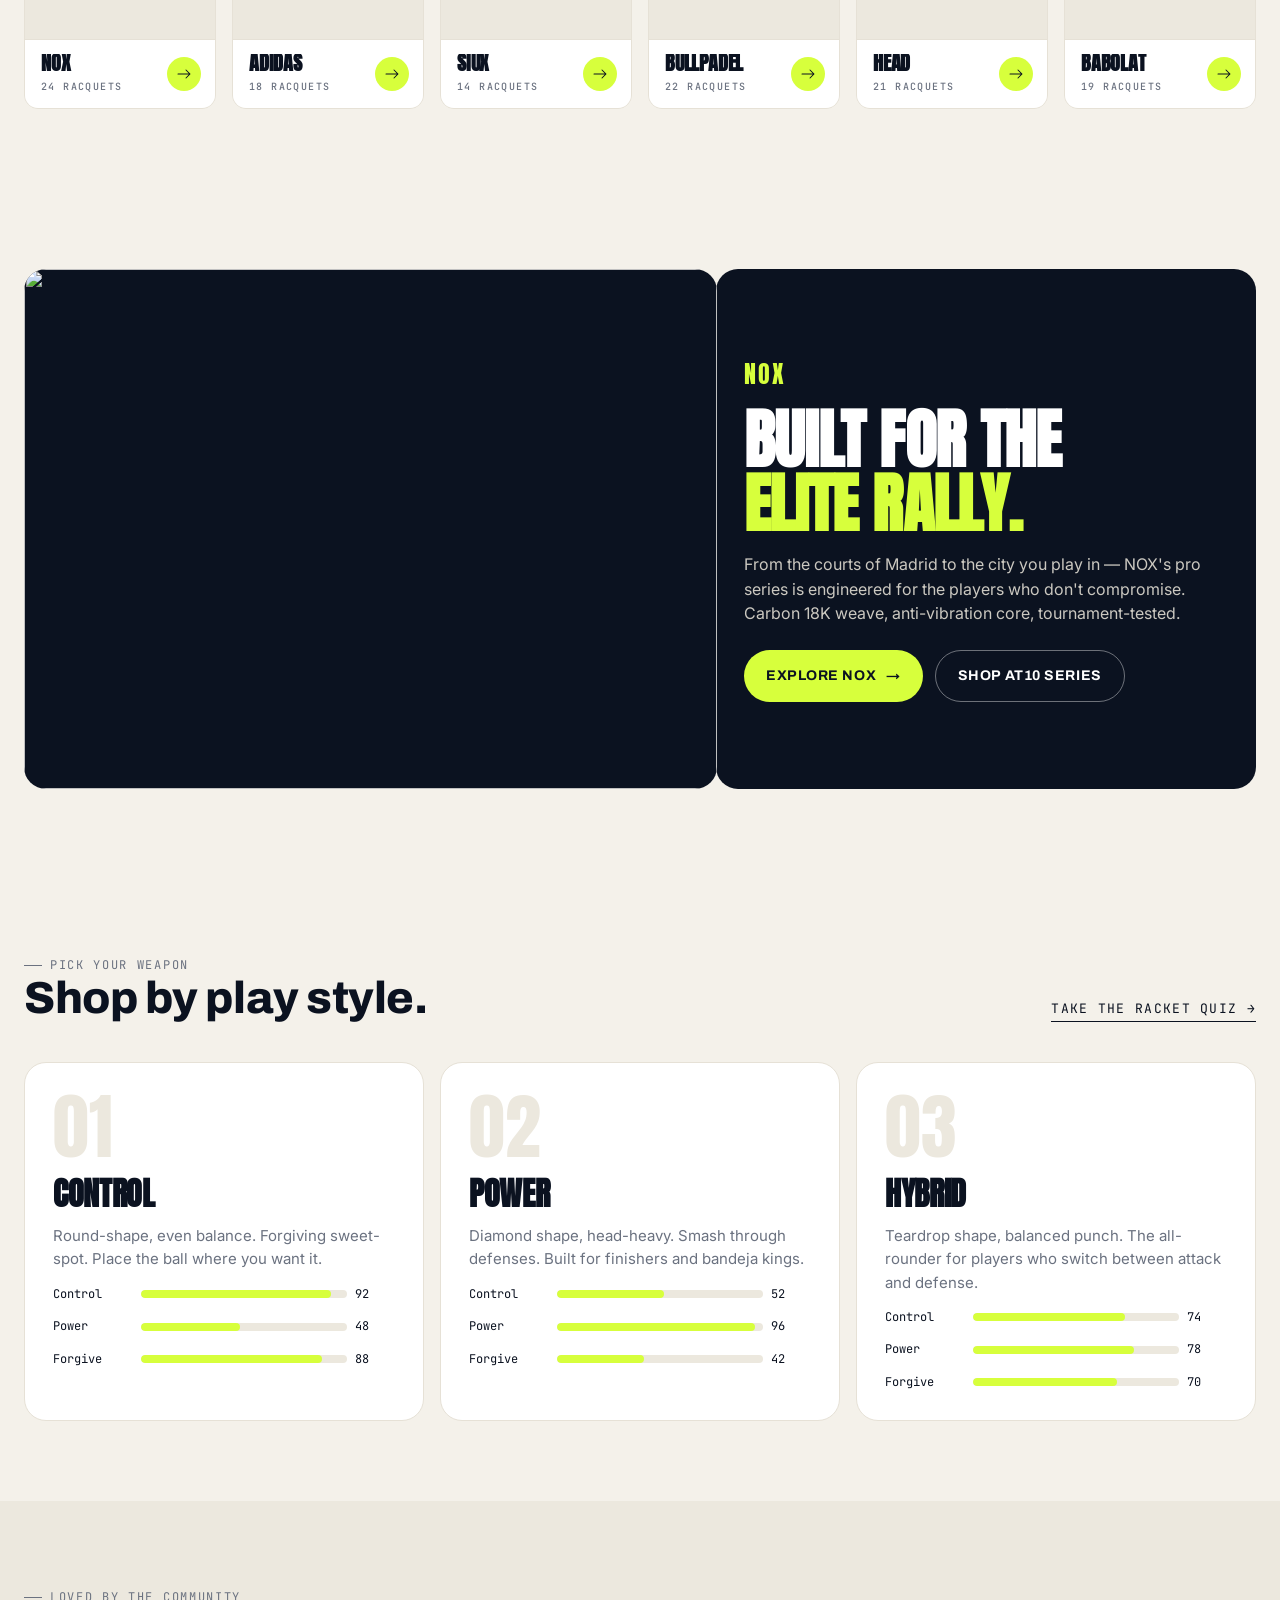
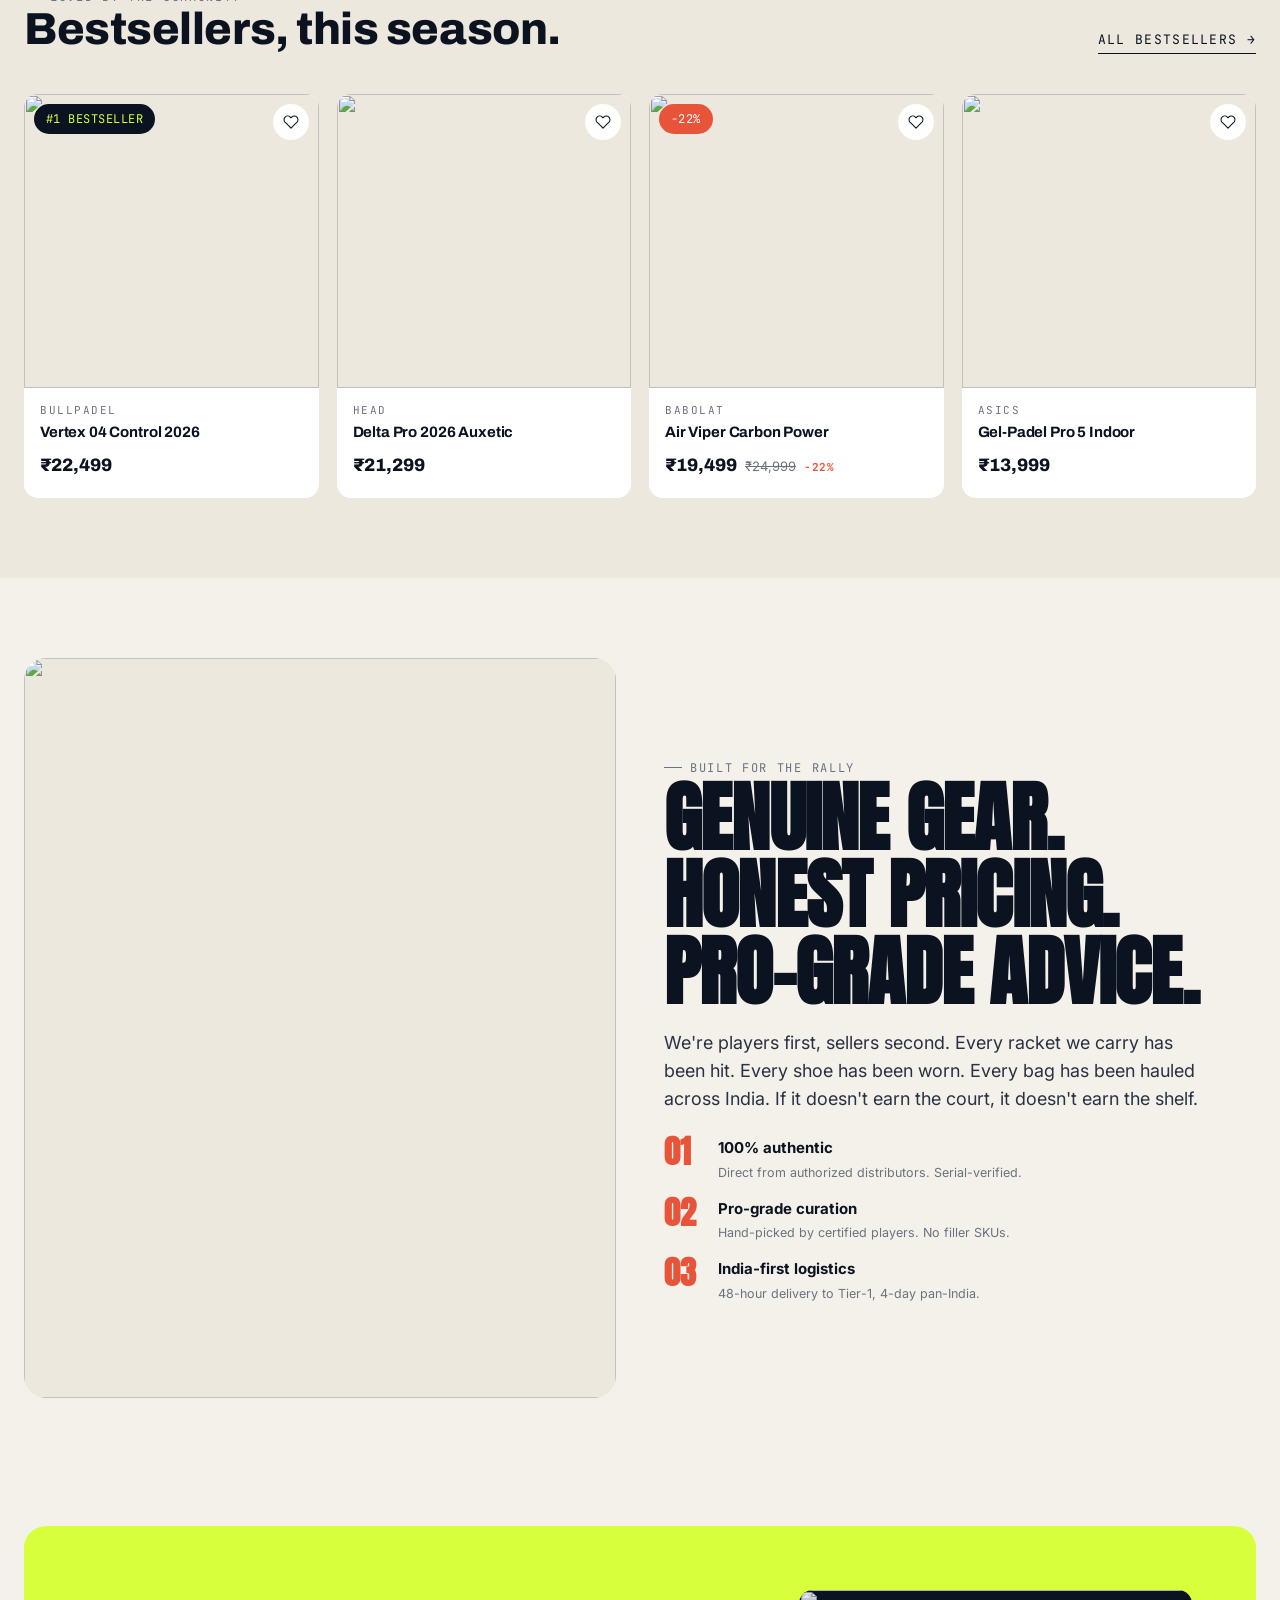
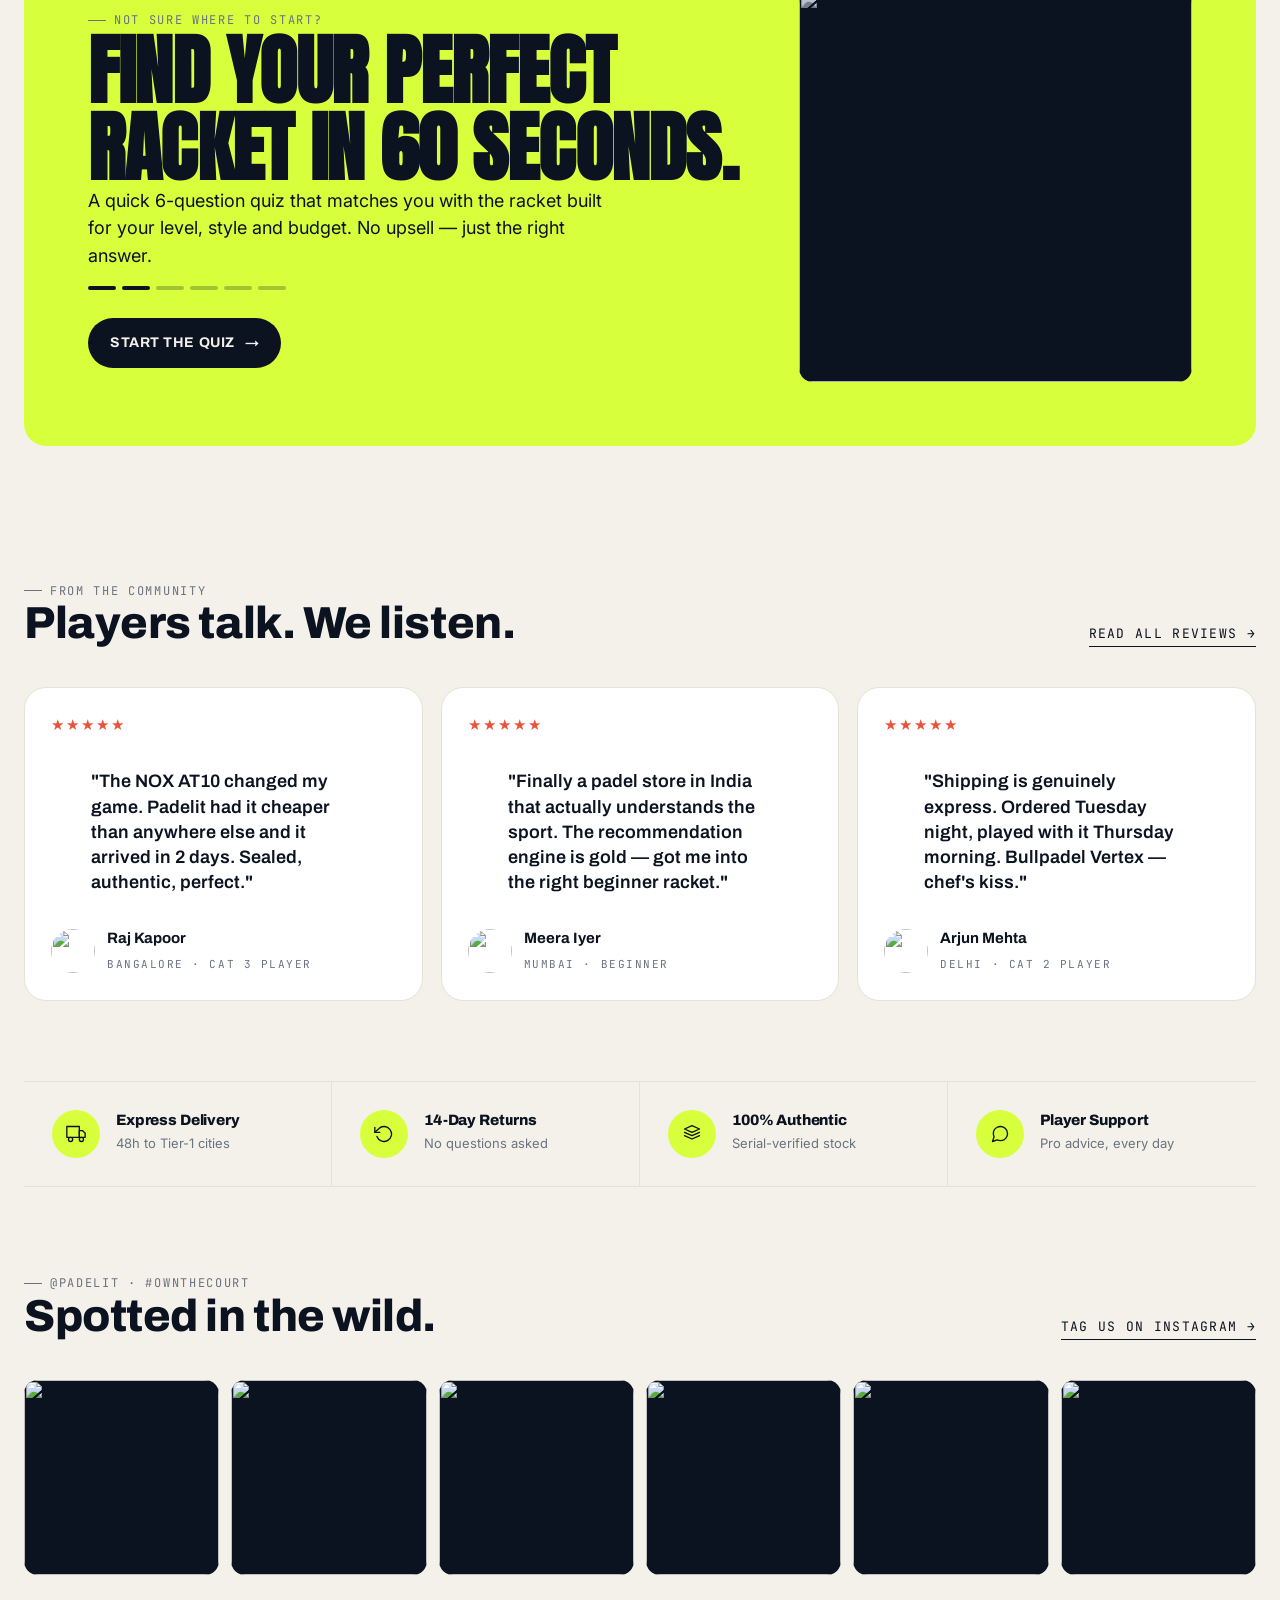
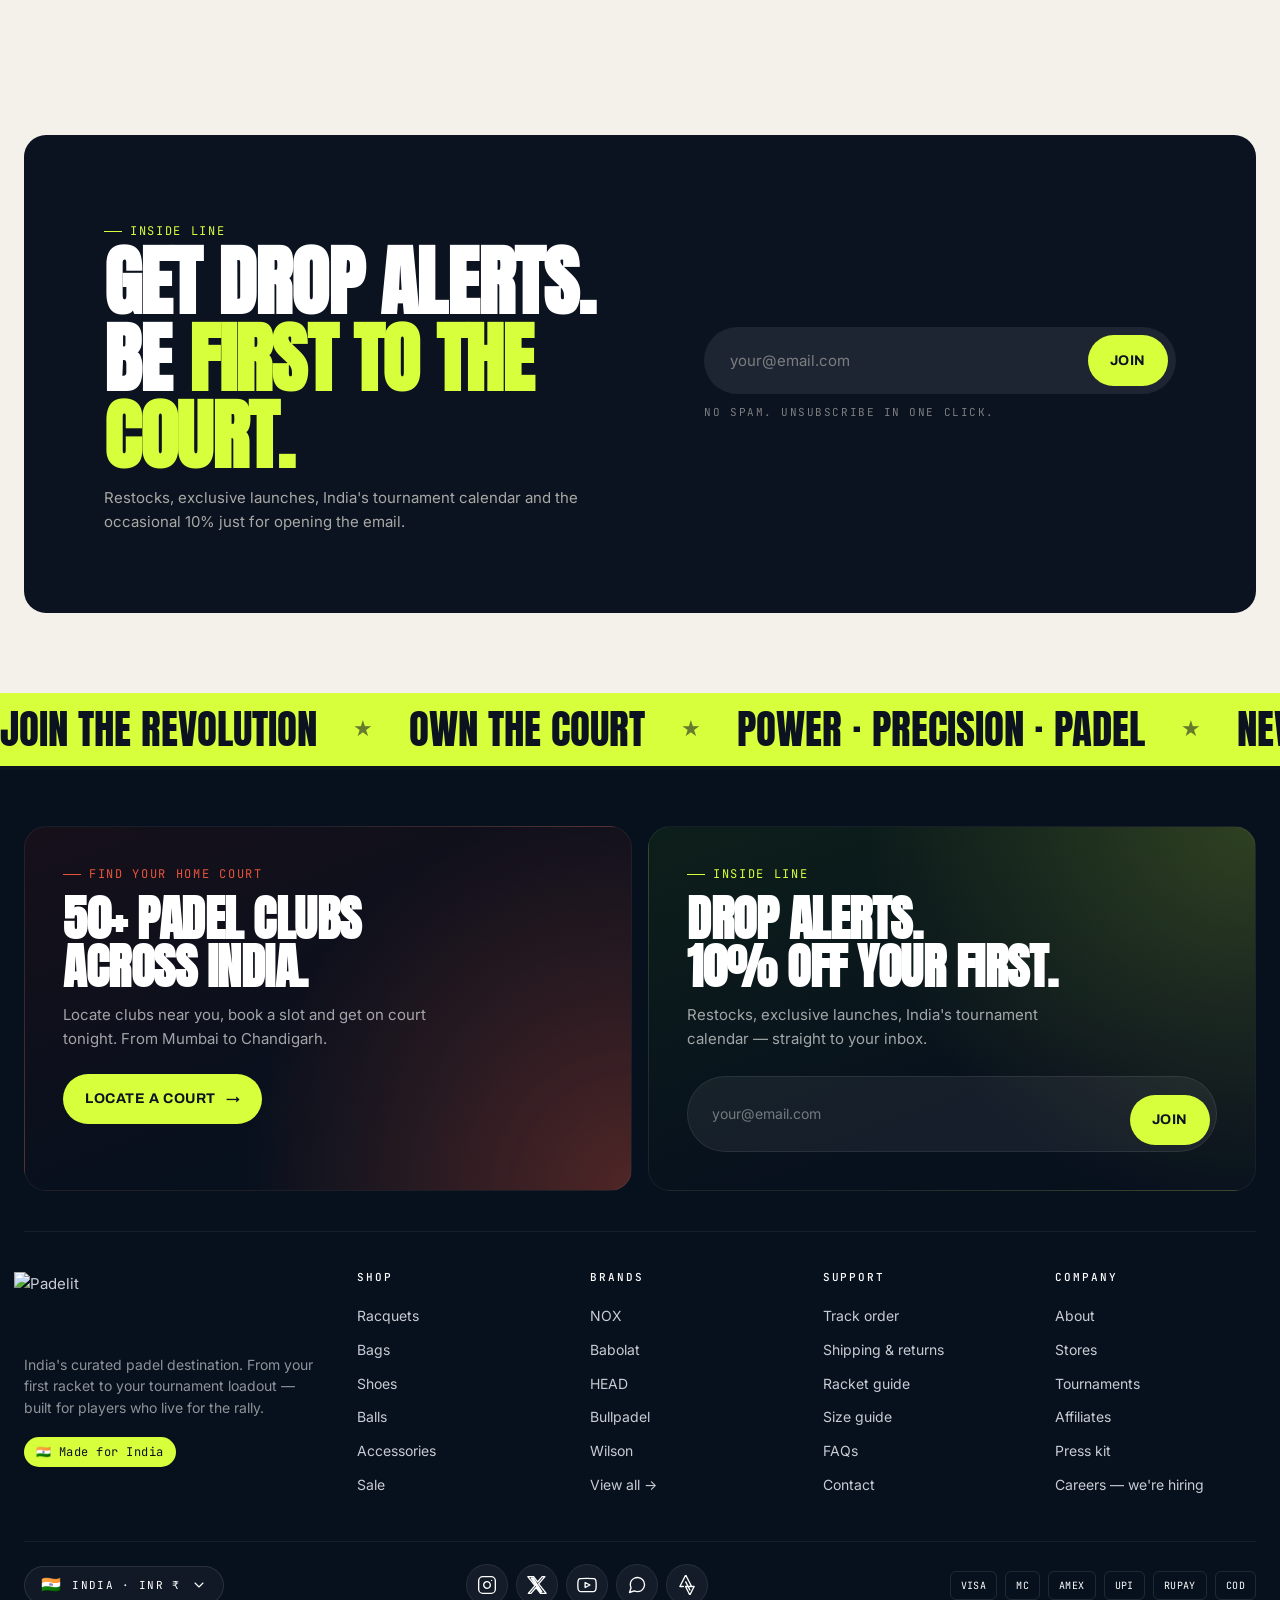
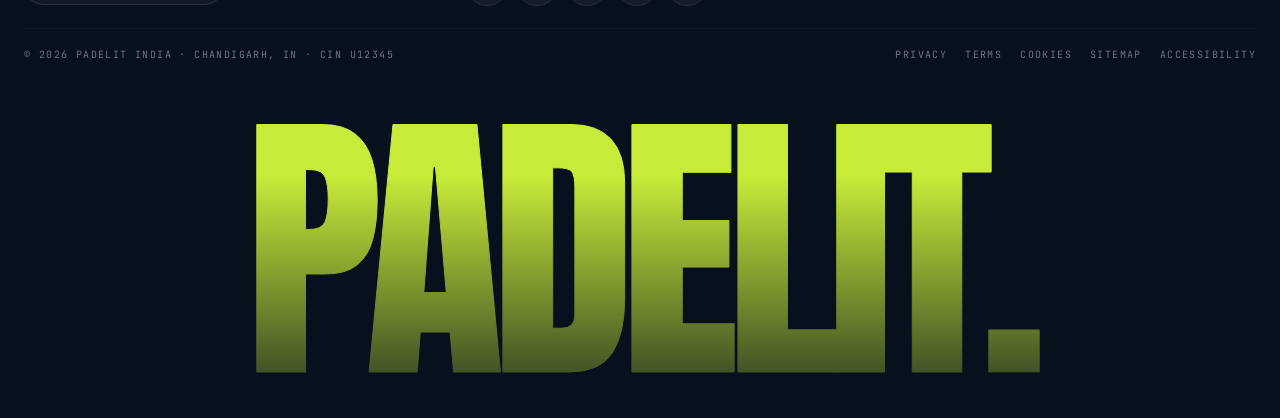
==== commit 2c7ec461: "Featured Brands section, mobile header refactor, drawer + nav polish Section changes - New "Featured" ====
--- a/index.html
+++ b/index.html
@@ -190,6 +190,7 @@
       <div class="nav__item">
         <a class="nav__link" href="collection.html">Accessories</a>
       </div>
+      <div class="nav__item"><a class="nav__link" href="guide.html" style="color: var(--c-lime)">Racket Guide</a></div>
       <div class="nav__item">
         <a class="nav__link" href="collection.html" style="color: var(--c-clay)">Sale</a>
       </div>
@@ -1083,20 +1084,27 @@
 <!-- Mobile nav drawer -->
 <aside class="drawer drawer--left" id="mobileDrawer" aria-label="Menu">
   <div class="drawer__head">
-    <span class="brand" aria-label="Padelit"><span class="brand-logo" role="img" aria-label="Padelit"></span></span>
+    <h3 class="mnav__title">Menu</h3>
     <button class="iconbtn" data-close-drawer aria-label="Close"><svg class="ico" viewBox="0 0 24 24"><line x1="18" y1="6" x2="6" y2="18"/><line x1="6" y1="6" x2="18" y2="18"/></svg></button>
   </div>
   <div class="drawer__body">
-    <div class="mnav__group"><a href="collection.html">Racquets <span class="muted">→</span></a></div>
-    <div class="mnav__group"><a href="brand.html">Brands <span class="muted">→</span></a></div>
-    <div class="mnav__group"><a href="collection.html">Bags <span class="muted">→</span></a></div>
-    <div class="mnav__group"><a href="collection.html">Shoes <span class="muted">→</span></a></div>
-    <div class="mnav__group"><a href="collection.html">Balls <span class="muted">→</span></a></div>
-    <div class="mnav__group"><a href="collection.html">Accessories <span class="muted">→</span></a></div>
+    <div class="mnav__group"><a href="collection.html">Racquets <span class="muted">&rarr;</span></a></div>
+    <div class="mnav__group"><a href="brand.html">Brands <span class="muted">&rarr;</span></a></div>
+    <div class="mnav__group"><a href="collection.html">Bags <span class="muted">&rarr;</span></a></div>
+    <div class="mnav__group"><a href="collection.html">Shoes <span class="muted">&rarr;</span></a></div>
+    <div class="mnav__group"><a href="collection.html">Balls <span class="muted">&rarr;</span></a></div>
+    <div class="mnav__group"><a href="collection.html">Accessories <span class="muted">&rarr;</span></a></div>
+    <div class="mnav__group"><a href="guide.html"><span style="display:inline-flex;align-items:center;gap:10px;">Racket Guide <span class="pill pill--lime" style="font-size:10px;padding:3px 8px;">NEW</span></span> <span class="muted">&rarr;</span></a></div>
     <div class="mnav__group"><a href="collection.html" style="color: var(--c-clay)">Sale</a></div>
-    <div style="margin-top: 24px; display: grid; gap: 8px;">
+
+    <div class="mnav__group mnav__group--secondary">
+      <a href="#"><span>Account</span> <svg class="ico" viewBox="0 0 24 24" fill="none" stroke="currentColor" stroke-width="1.6" stroke-linecap="round" stroke-linejoin="round"><path d="M20 21v-2a4 4 0 0 0-4-4H8a4 4 0 0 0-4 4v2"/><circle cx="12" cy="7" r="4"/></svg></a>
+      <a href="#"><span>Wishlist</span> <svg class="ico" viewBox="0 0 24 24" fill="none" stroke="currentColor" stroke-width="1.6" stroke-linecap="round" stroke-linejoin="round"><path d="M20.84 4.61a5.5 5.5 0 0 0-7.78 0L12 5.67l-1.06-1.06a5.5 5.5 0 0 0-7.78 7.78l1.06 1.06L12 21.23l7.78-7.78 1.06-1.06a5.5 5.5 0 0 0 0-7.78z"/></svg></a>
+      <a href="#"><span>Track order</span> <svg class="ico" viewBox="0 0 24 24" fill="none" stroke="currentColor" stroke-width="1.6" stroke-linecap="round" stroke-linejoin="round"><path d="M1 3h15v13H1z"/><polygon points="16 8 20 8 23 11 23 16 16 16 16 8"/><circle cx="5.5" cy="18.5" r="2.5"/><circle cx="18.5" cy="18.5" r="2.5"/></svg></a>
+    </div>
+
+    <div style="margin-top: 20px;">
       <a href="#" class="btn btn--ghost btn--block">Sign in</a>
-      <a href="#" class="btn btn--dark btn--block">Track Order</a>
     </div>
   </div>
 </aside>
--- a/assets/css/style.css
+++ b/assets/css/style.css
@@ -116,9 +116,14 @@
 .display { font-family: var(--f-display); font-weight: 400; letter-spacing: -0.02em; line-height: .92; text-transform: uppercase; }
 .mono { font-family: var(--f-mono); }
 .muted { color: var(--c-text-mute); }
-.hide-md { display: none; }
-@media (min-width: 768px)  { .hide-md { display: inline-flex; } }
-@media (min-width: 1024px) { .only-mobile { display: none; } }
+/* Account + Wishlist icons only visible on desktop; below 1024px
+   they live inside the mobile drawer instead, so the mobile header
+   stays clean: [hamburger] [logo] [search + cart].
+   !important needed because .iconbtn { display: inline-flex } sits later
+   in the cascade with equal specificity and would otherwise win. */
+.hide-md { display: none !important; }
+@media (min-width: 1024px) { .hide-md { display: inline-flex !important; } }
+@media (min-width: 1024px) { .only-mobile { display: none !important; } }
 
 /* Sections */
 .section { padding: var(--sp-20) 0; }
@@ -387,11 +392,33 @@
 .search-grid h5 { font-family: var(--f-mono); font-size: var(--fs-12); letter-spacing: .14em; text-transform: uppercase; color: var(--c-mute); margin-bottom: 10px; font-weight: 500; }
 
 /* Mobile nav drawer */
+.mnav__title {
+  font-family: var(--f-mono);
+  font-size: var(--fs-12);
+  letter-spacing: .18em;
+  text-transform: uppercase;
+  color: var(--c-mute);
+  font-weight: 500;
+  margin: 0;
+}
 .mnav__group { padding: 10px 0; border-bottom: 1px solid var(--c-line); }
 .mnav__group > a, .mnav__group > button {
   display: flex; align-items: center; justify-content: space-between; width: 100%;
   padding: 14px 0; font-family: var(--f-head); font-weight: 700; font-size: var(--fs-18);
 }
+.mnav__group--secondary {
+  margin-top: 18px; padding-top: 18px;
+  border-top: 1px solid var(--c-line);
+  border-bottom: 0;
+}
+.mnav__group--secondary > a {
+  font-size: var(--fs-15);
+  font-weight: 600;
+  color: var(--c-mute);
+  padding: 12px 0;
+}
+.mnav__group--secondary > a:hover { color: var(--c-navy); }
+.mnav__group--secondary .ico { width: 18px; height: 18px; }
 
 /* ---------- 7. HERO ---------- */
 .hero {
@@ -1723,11 +1750,14 @@
 @media (max-width: 1023px) {
   .nav { display: none; }
   .mega { display: none; }
-  /* Mobile header layout: [hamburger] [LOGO centered] [actions] */
-  .header__row { grid-template-columns: auto 1fr auto; gap: 6px; }
-  .header__hamburger { display: inline-flex; grid-column: 1; }
+  /* Mobile header layout: [hamburger] [LOGO truly centered] [actions]
+     1fr auto 1fr means the two flanks are equal-width regardless of how
+     many icons live in each, so the centre column (logo) lands exactly
+     on the viewport midline. */
+  .header__row { grid-template-columns: 1fr auto 1fr; gap: 6px; }
+  .header__hamburger { display: inline-flex; grid-column: 1; justify-self: start; }
   .brand { grid-column: 2; justify-self: center; }
-  .header__actions { grid-column: 3; gap: 0; }
+  .header__actions { grid-column: 3; gap: 0; justify-self: end; }
   /* Hide any duplicate hamburger that lived inside .header__actions */
   .header__actions [data-open-drawer="mobileDrawer"] { display: none; }
   .announce__track { gap: 40px; padding: 8px 0; font-size: 10px; }
